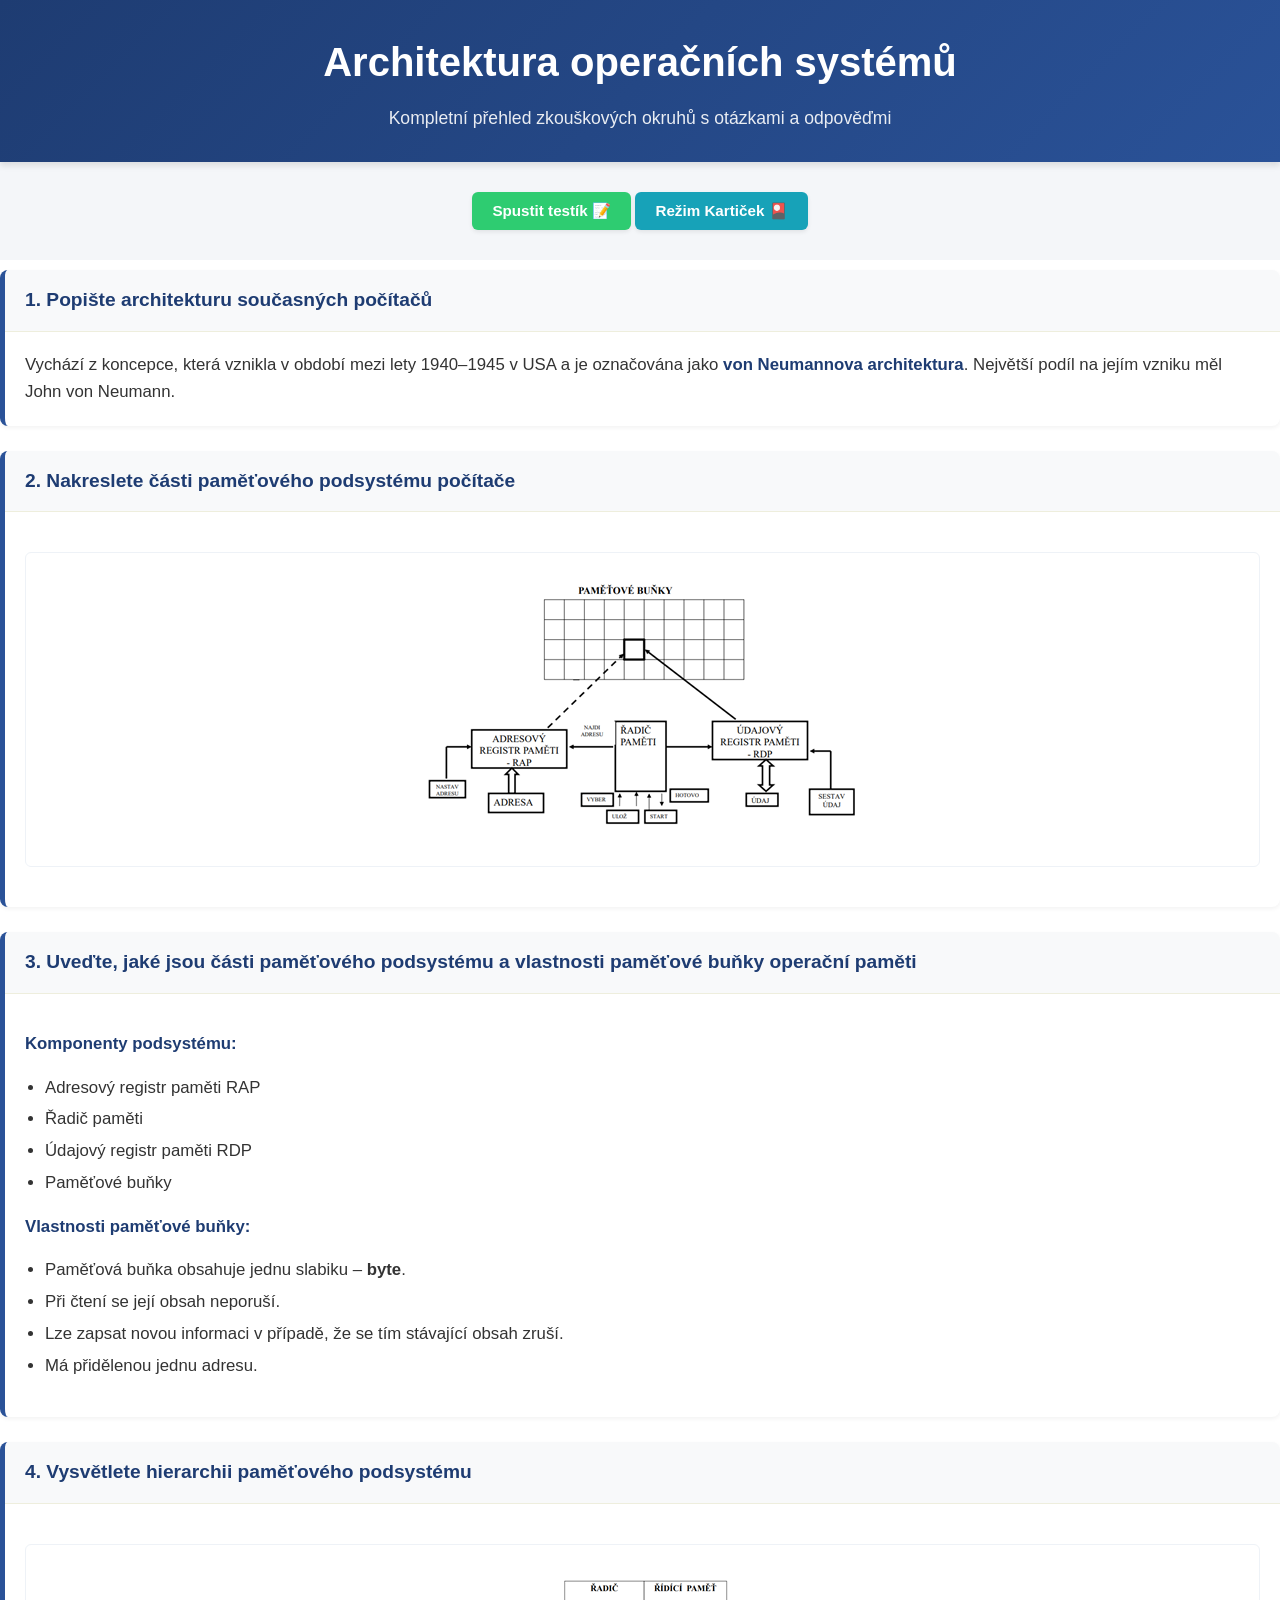
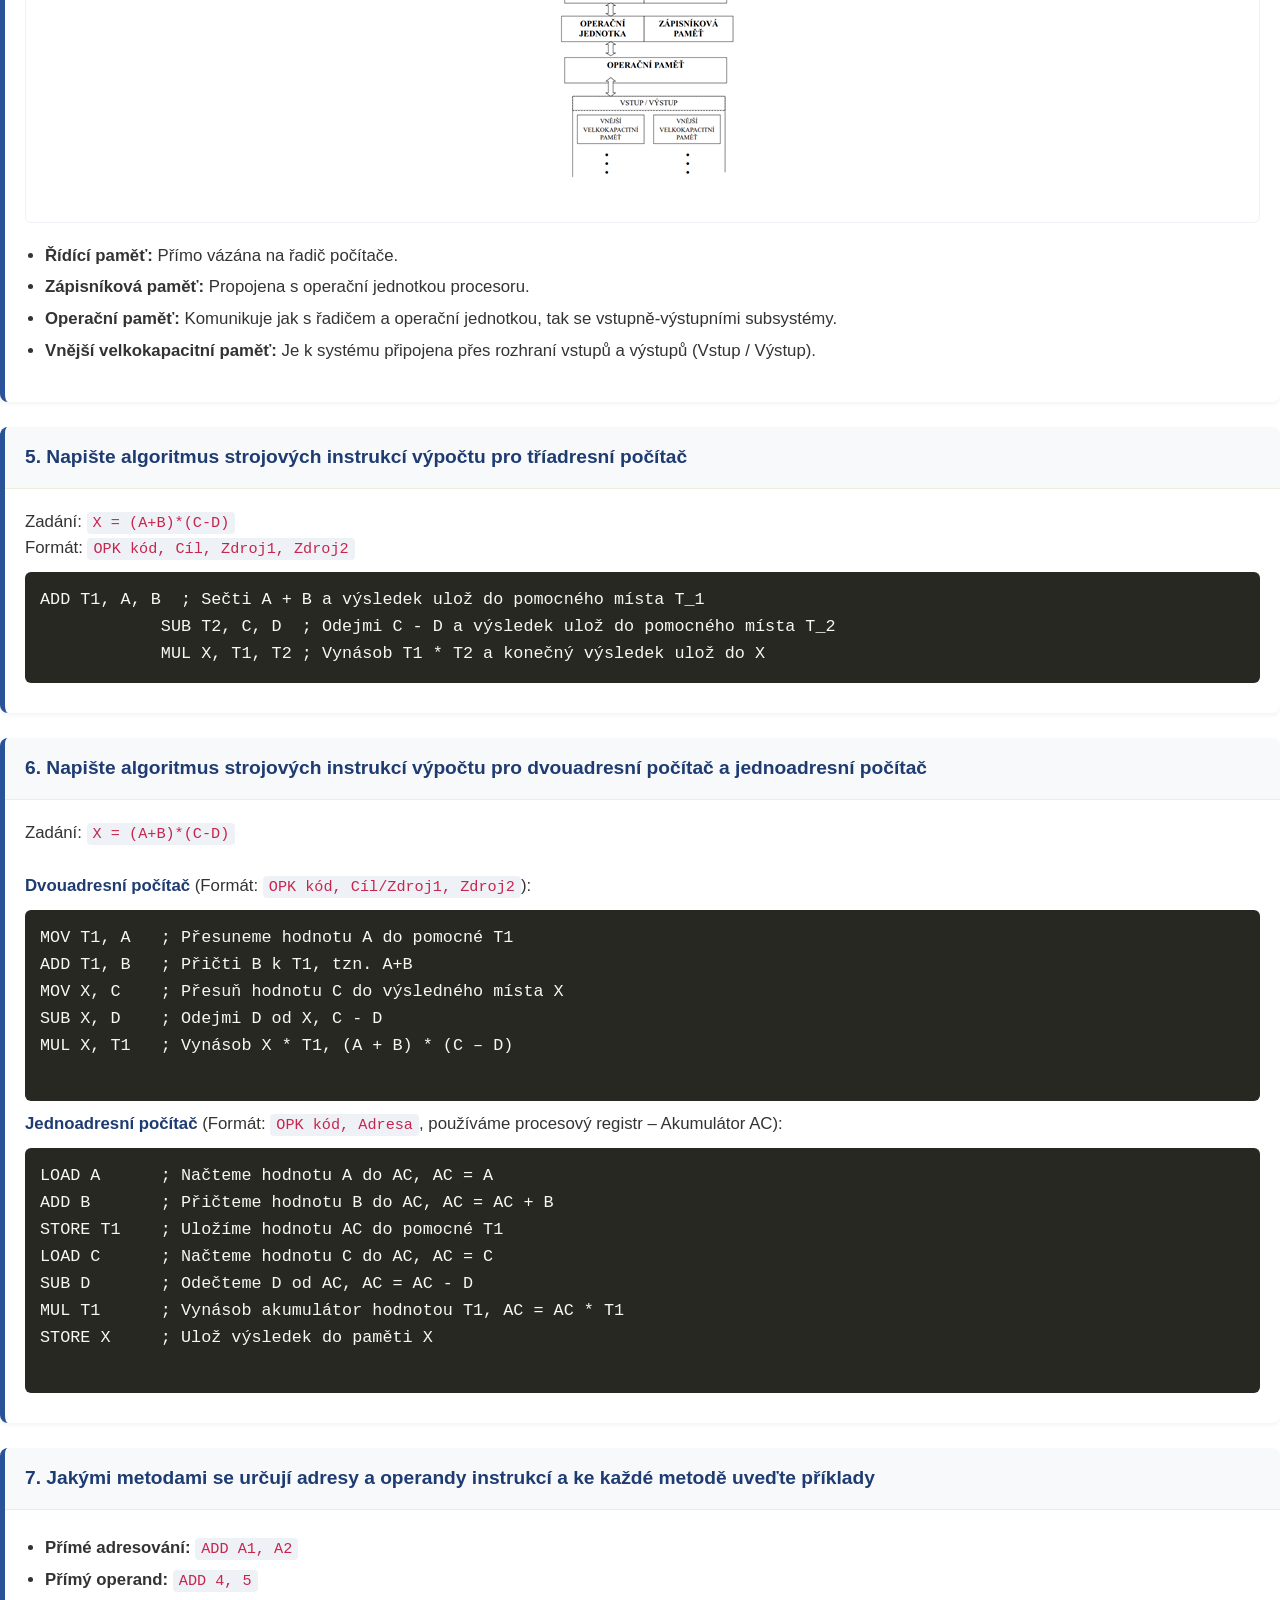
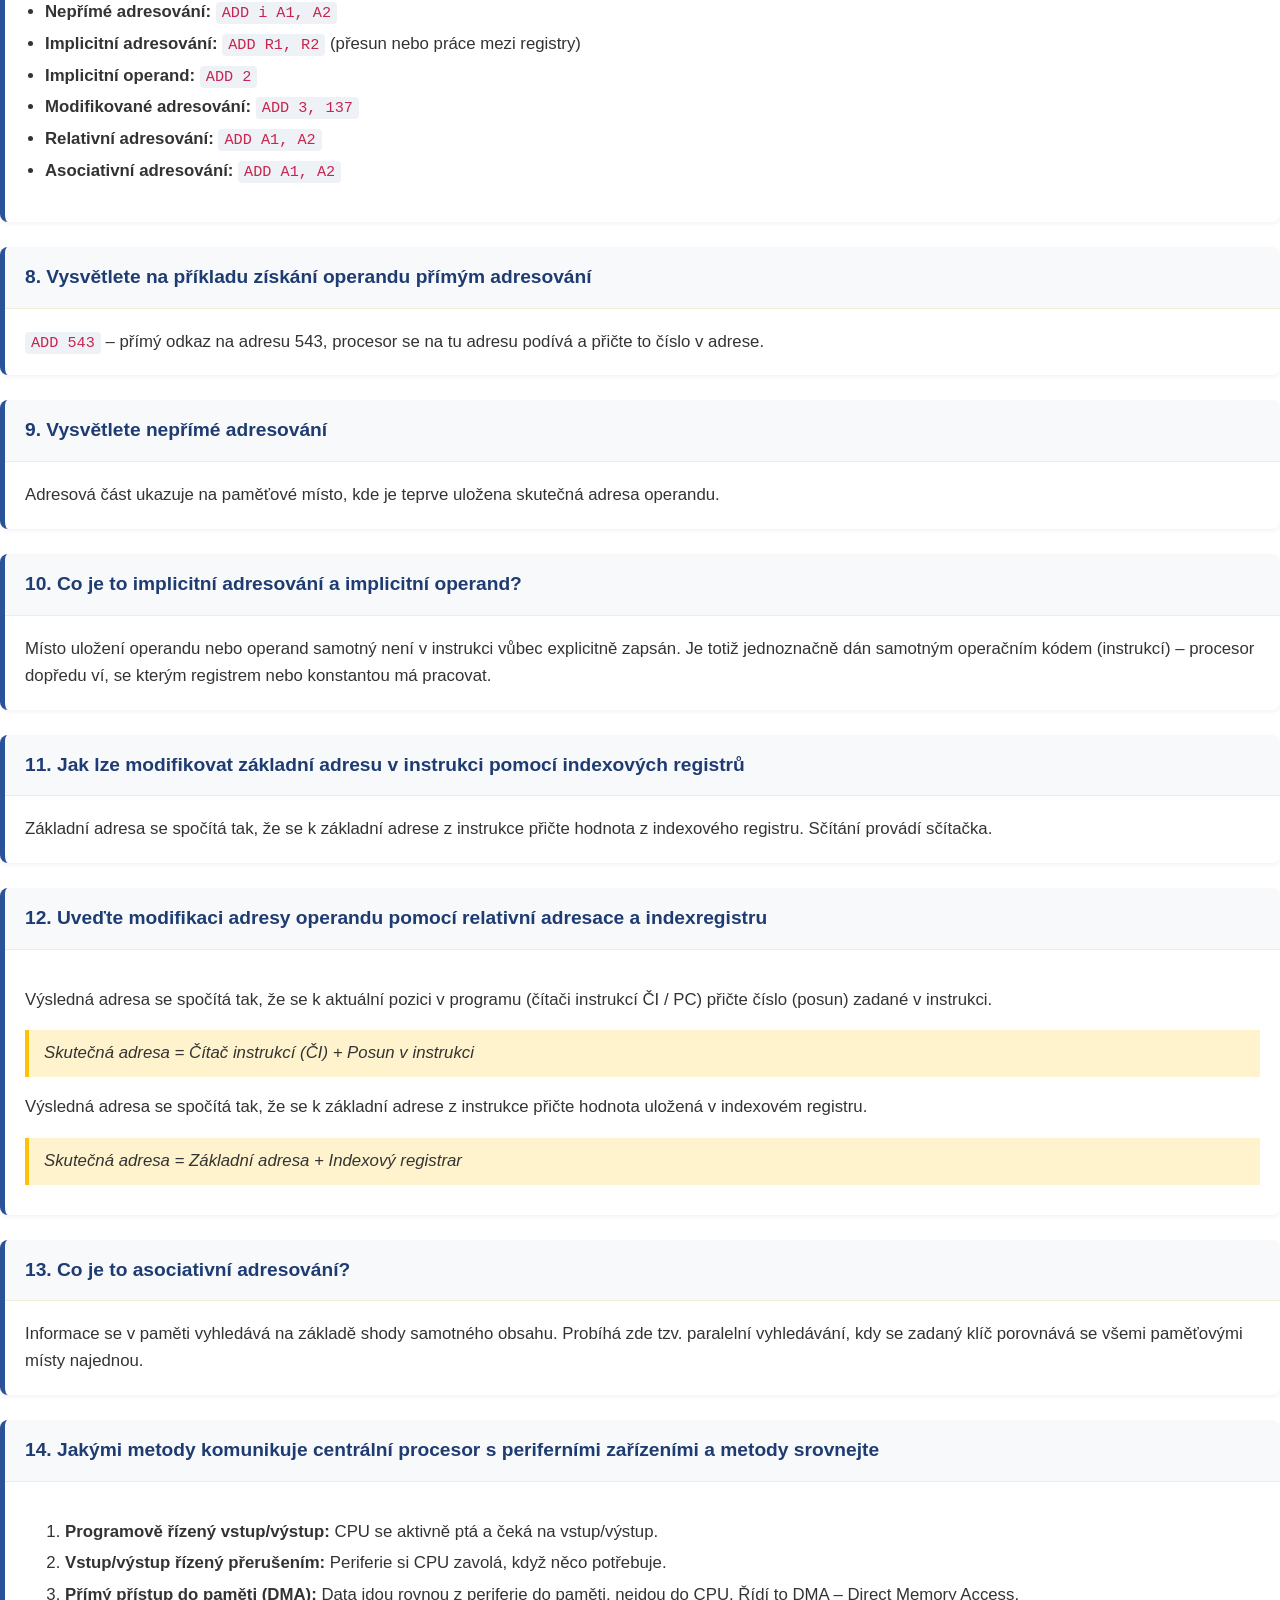
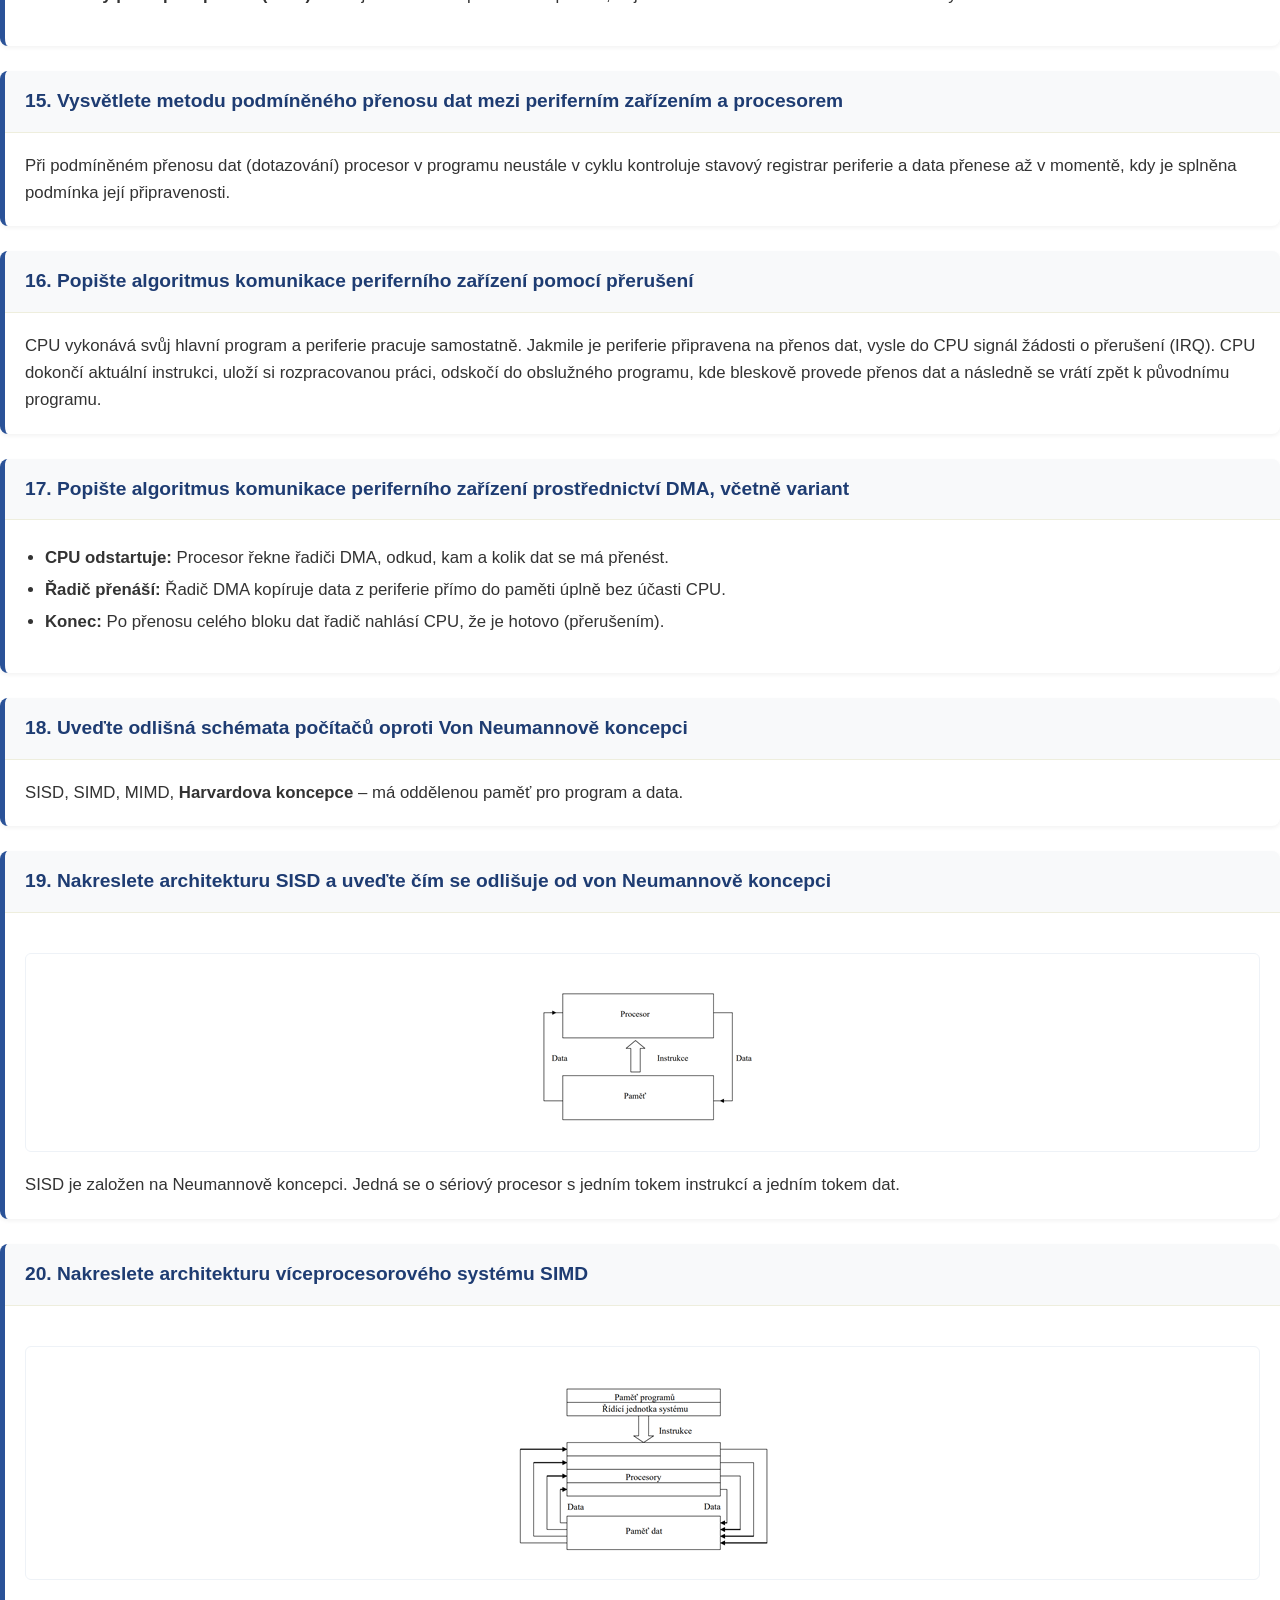
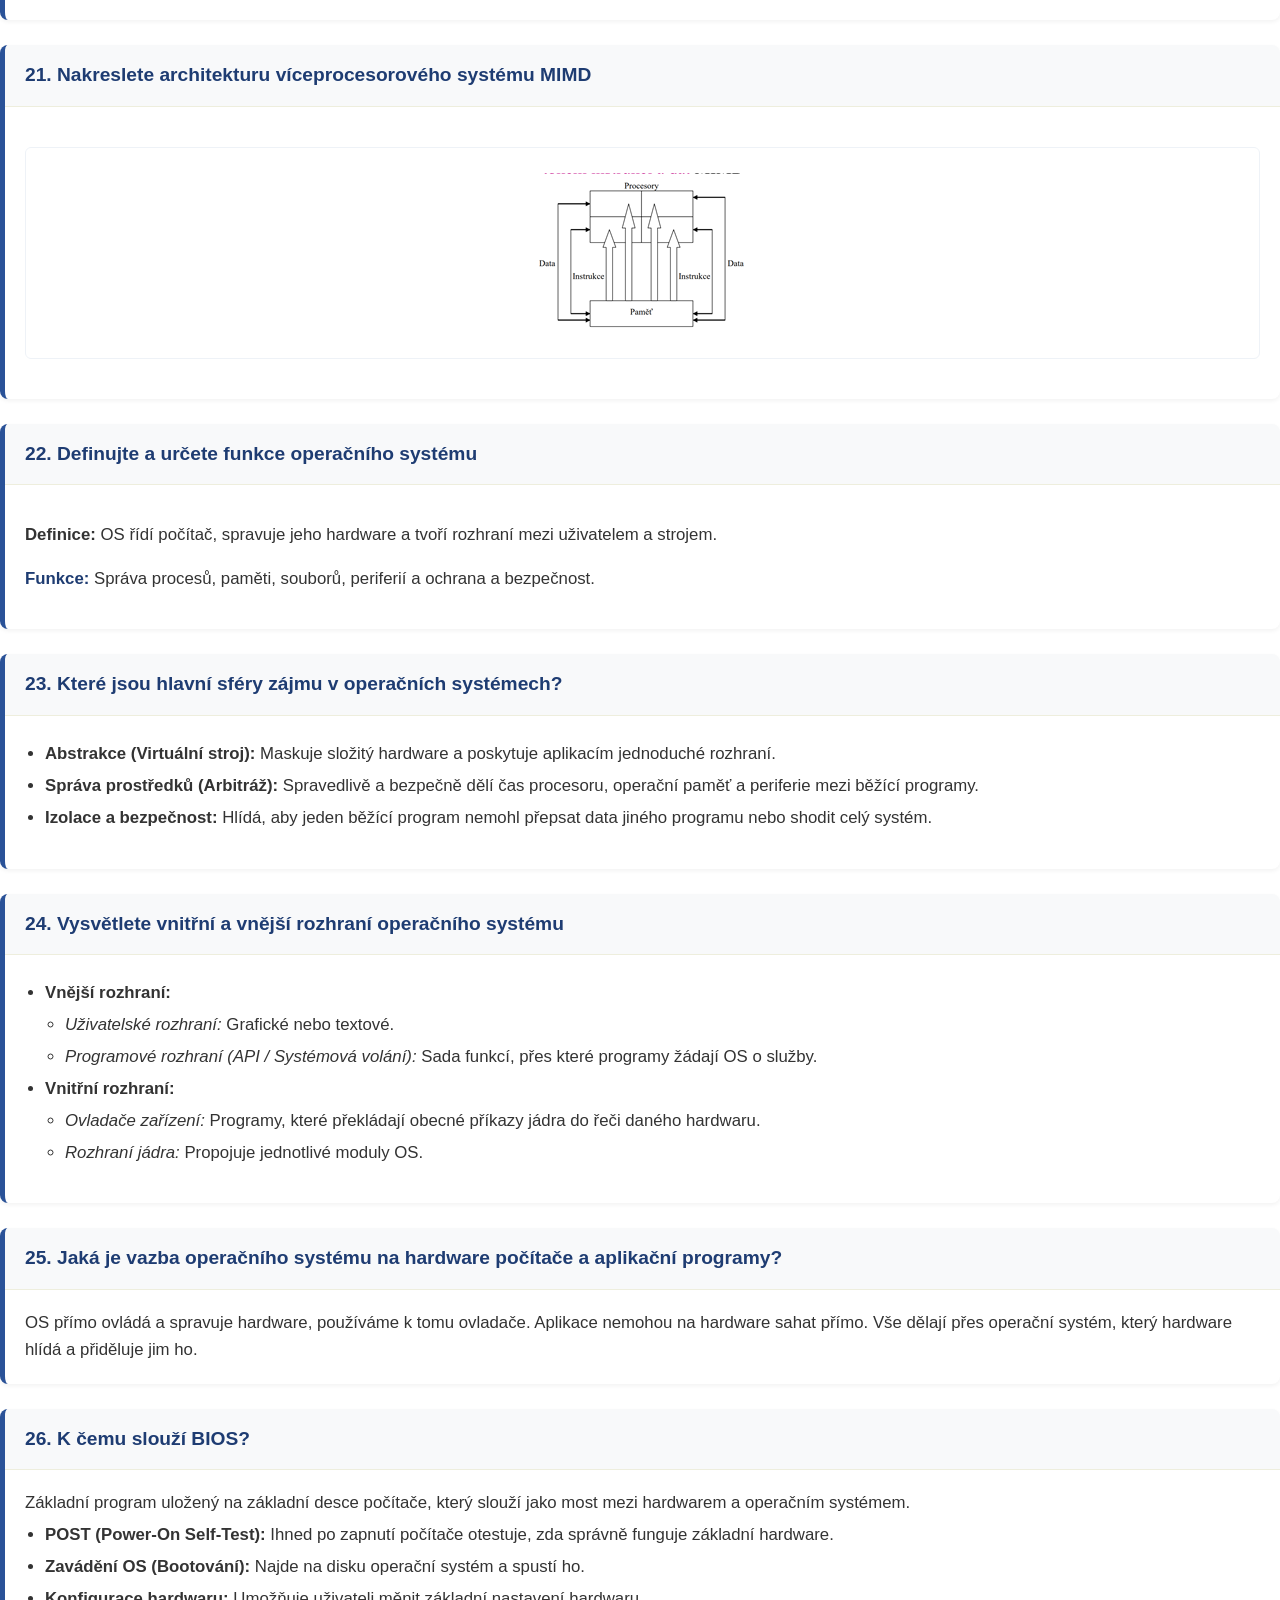
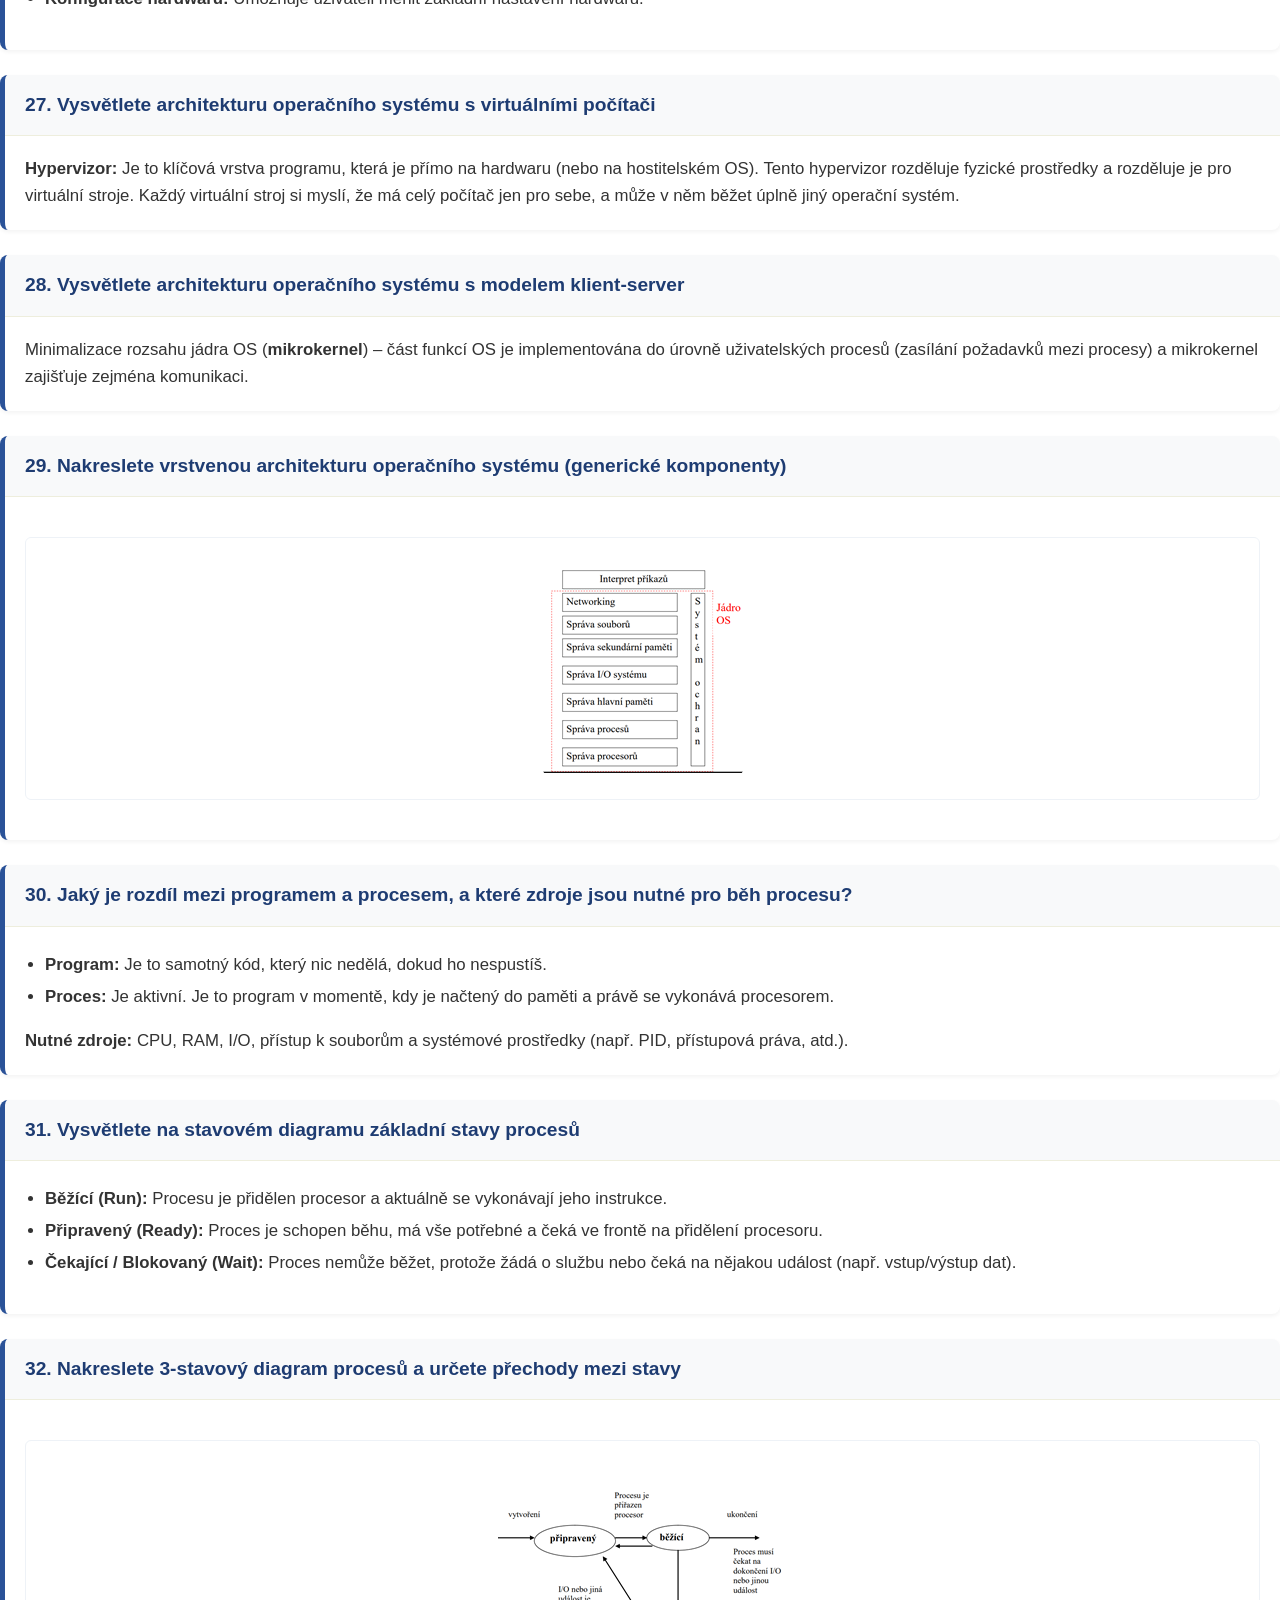
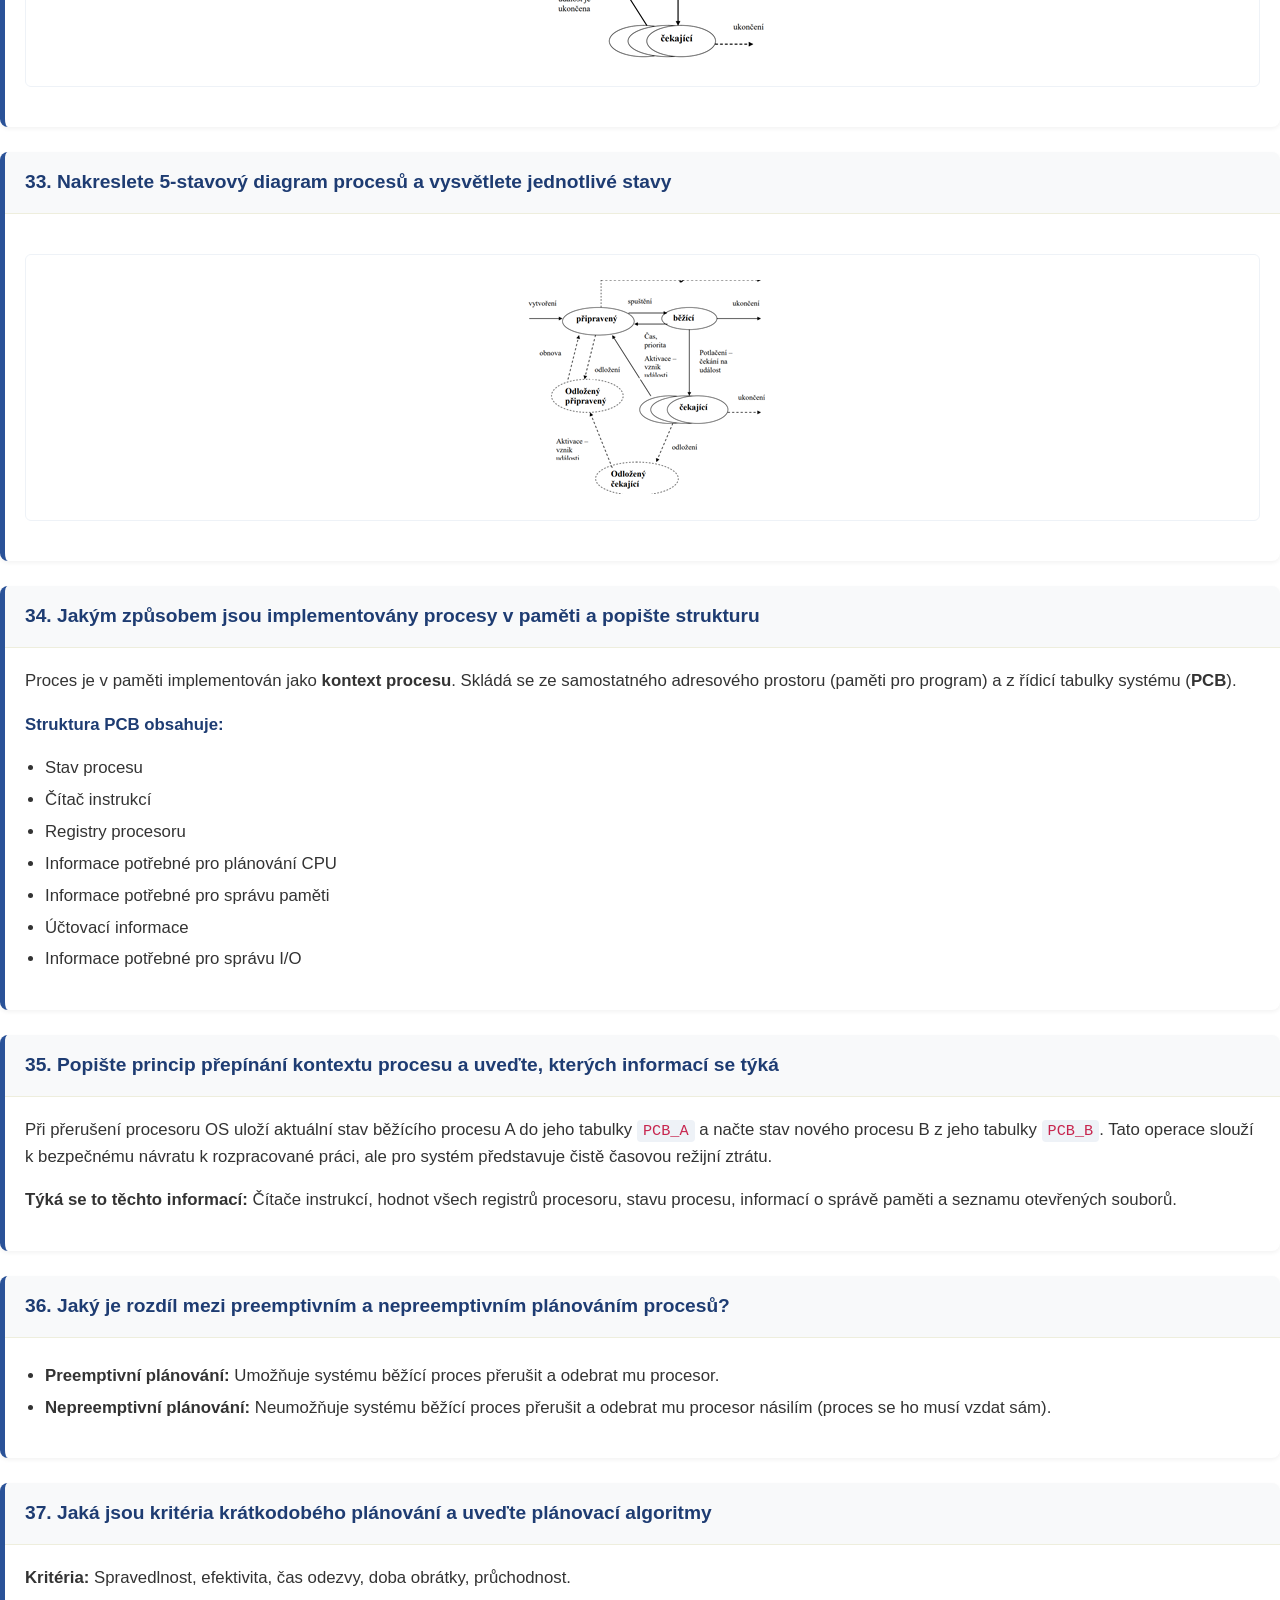
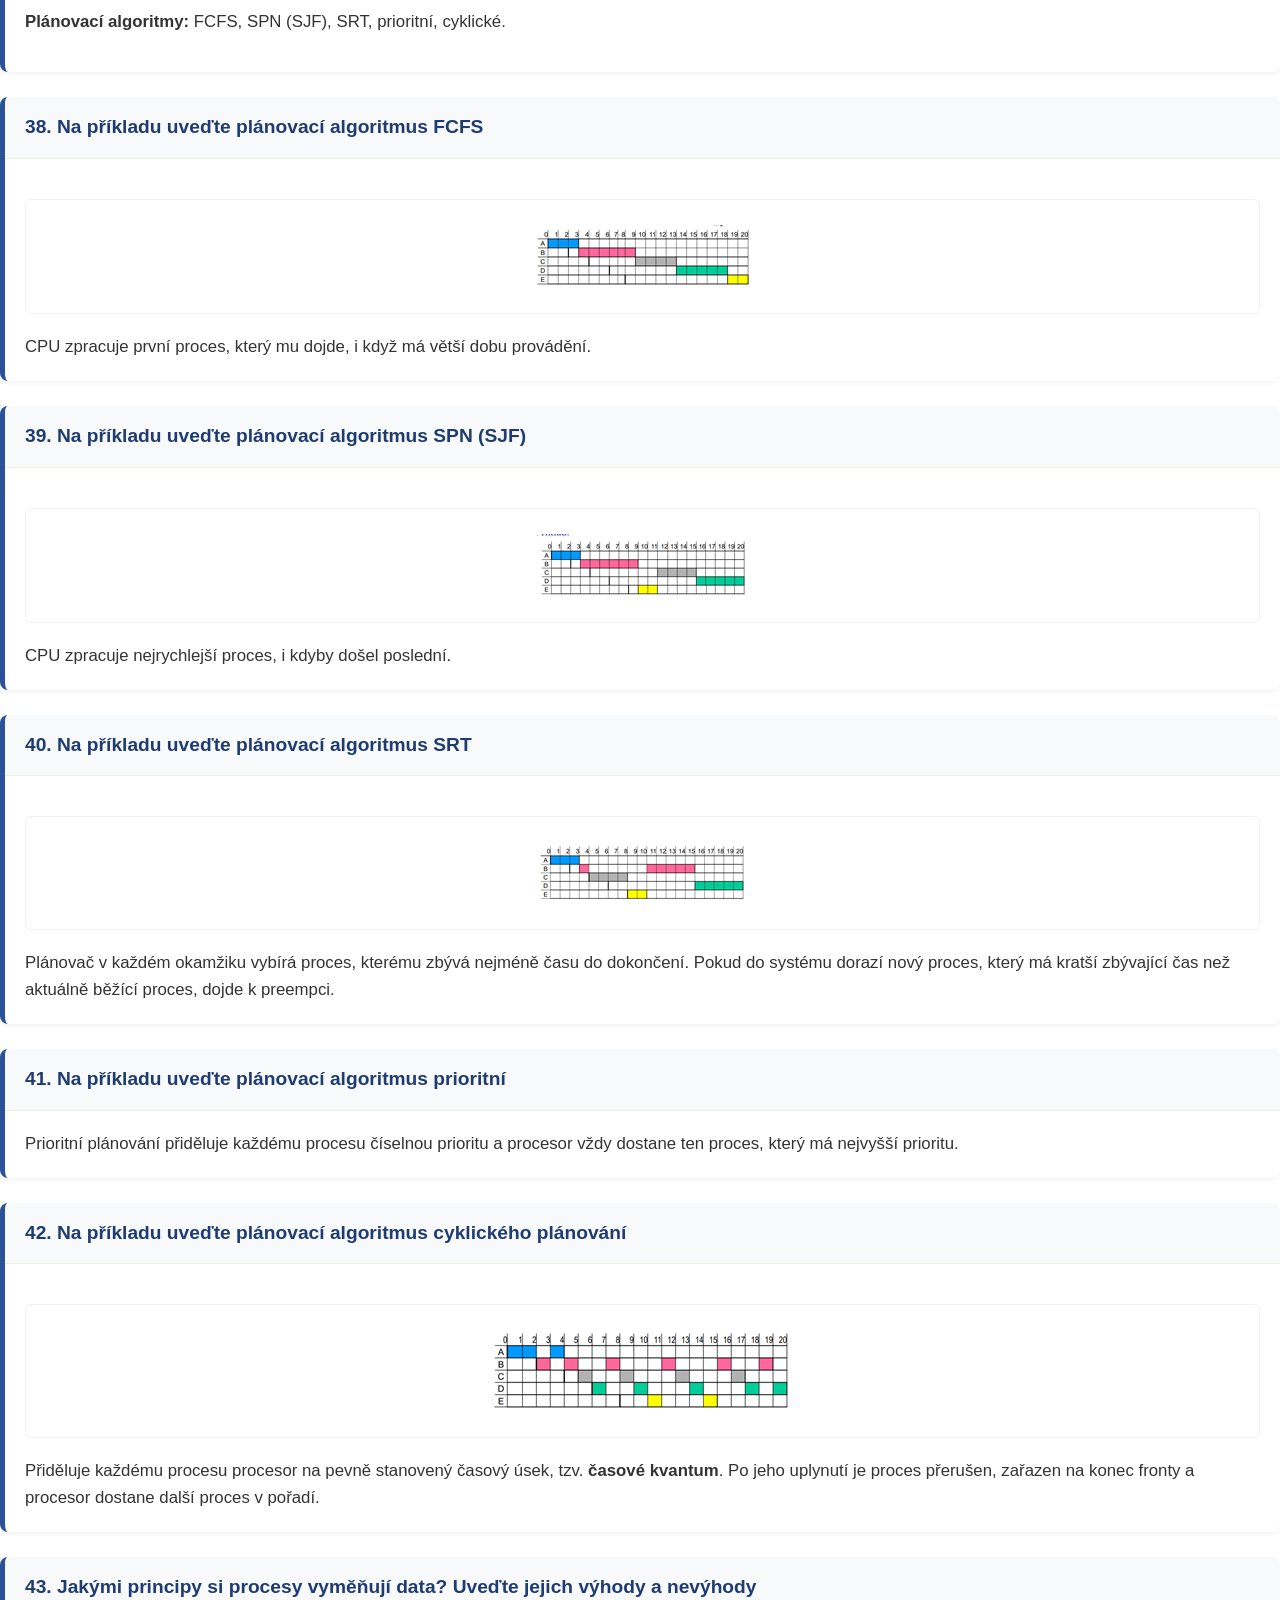
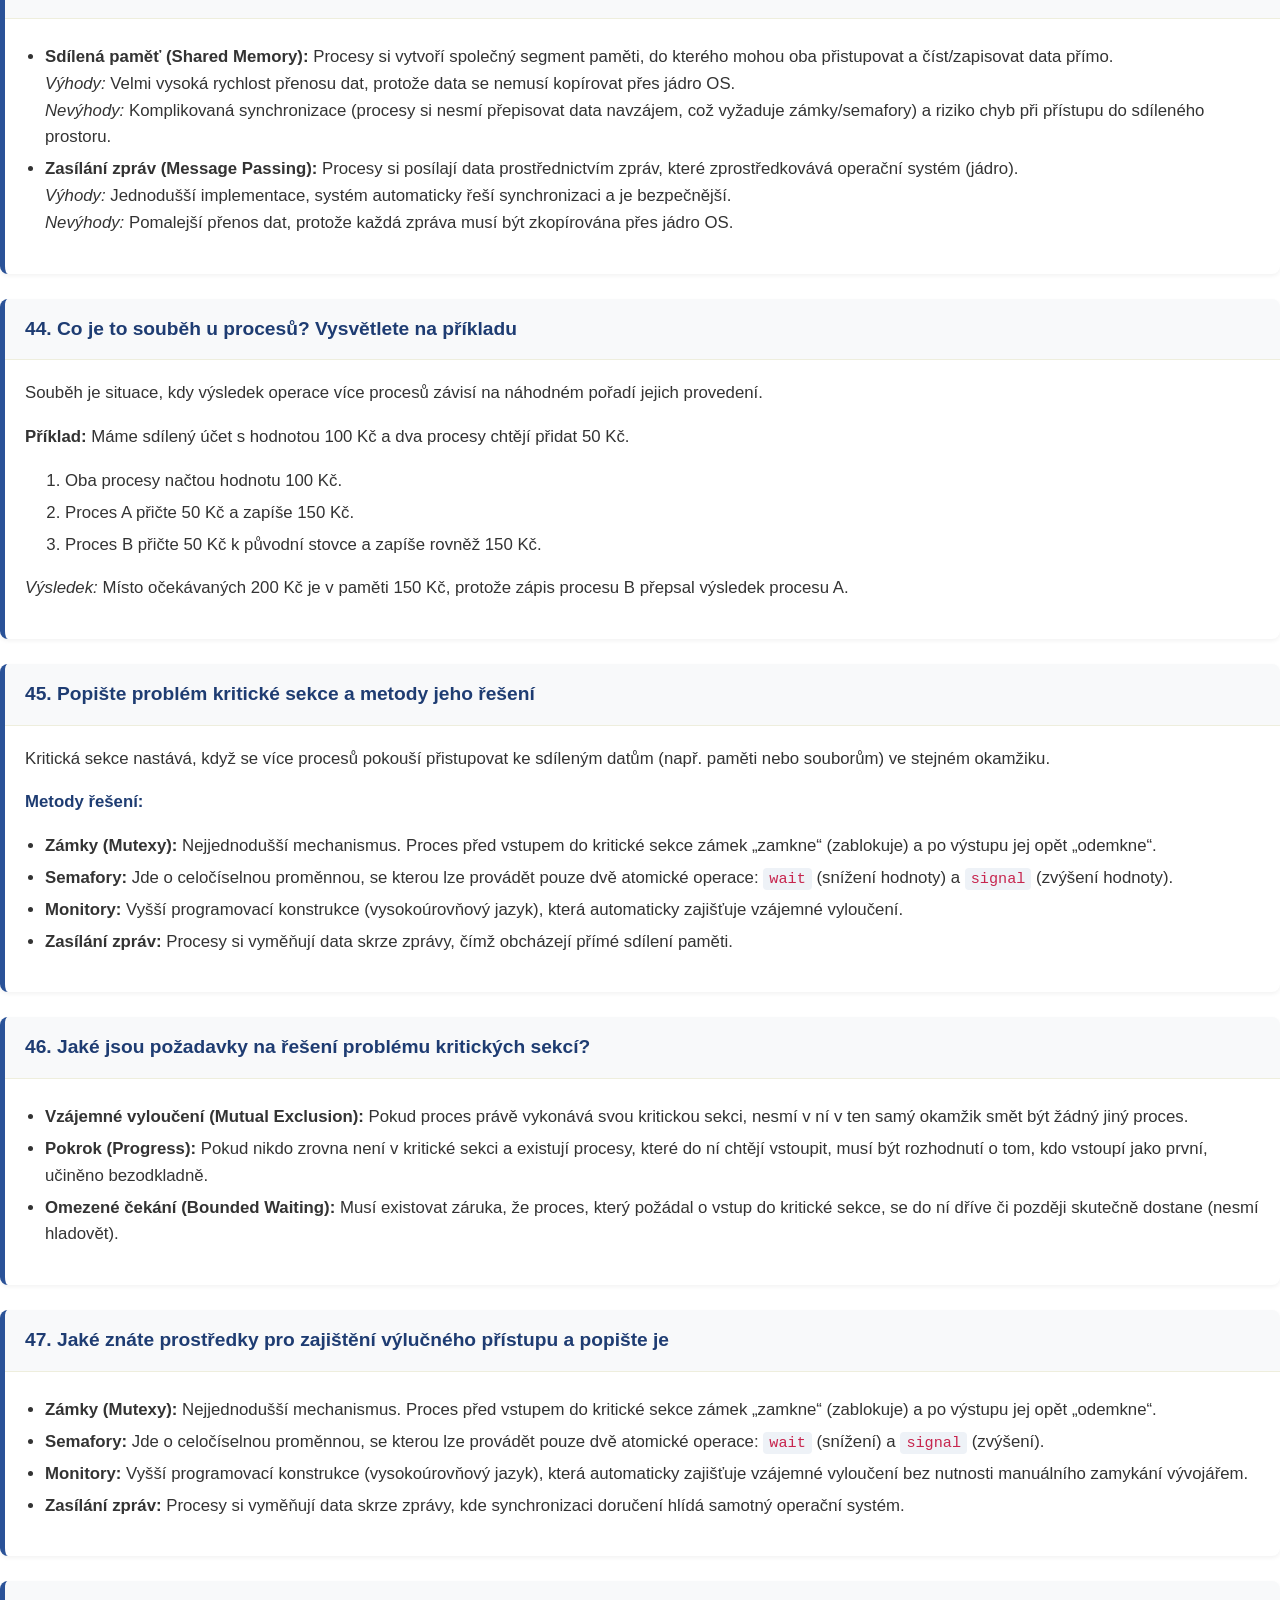
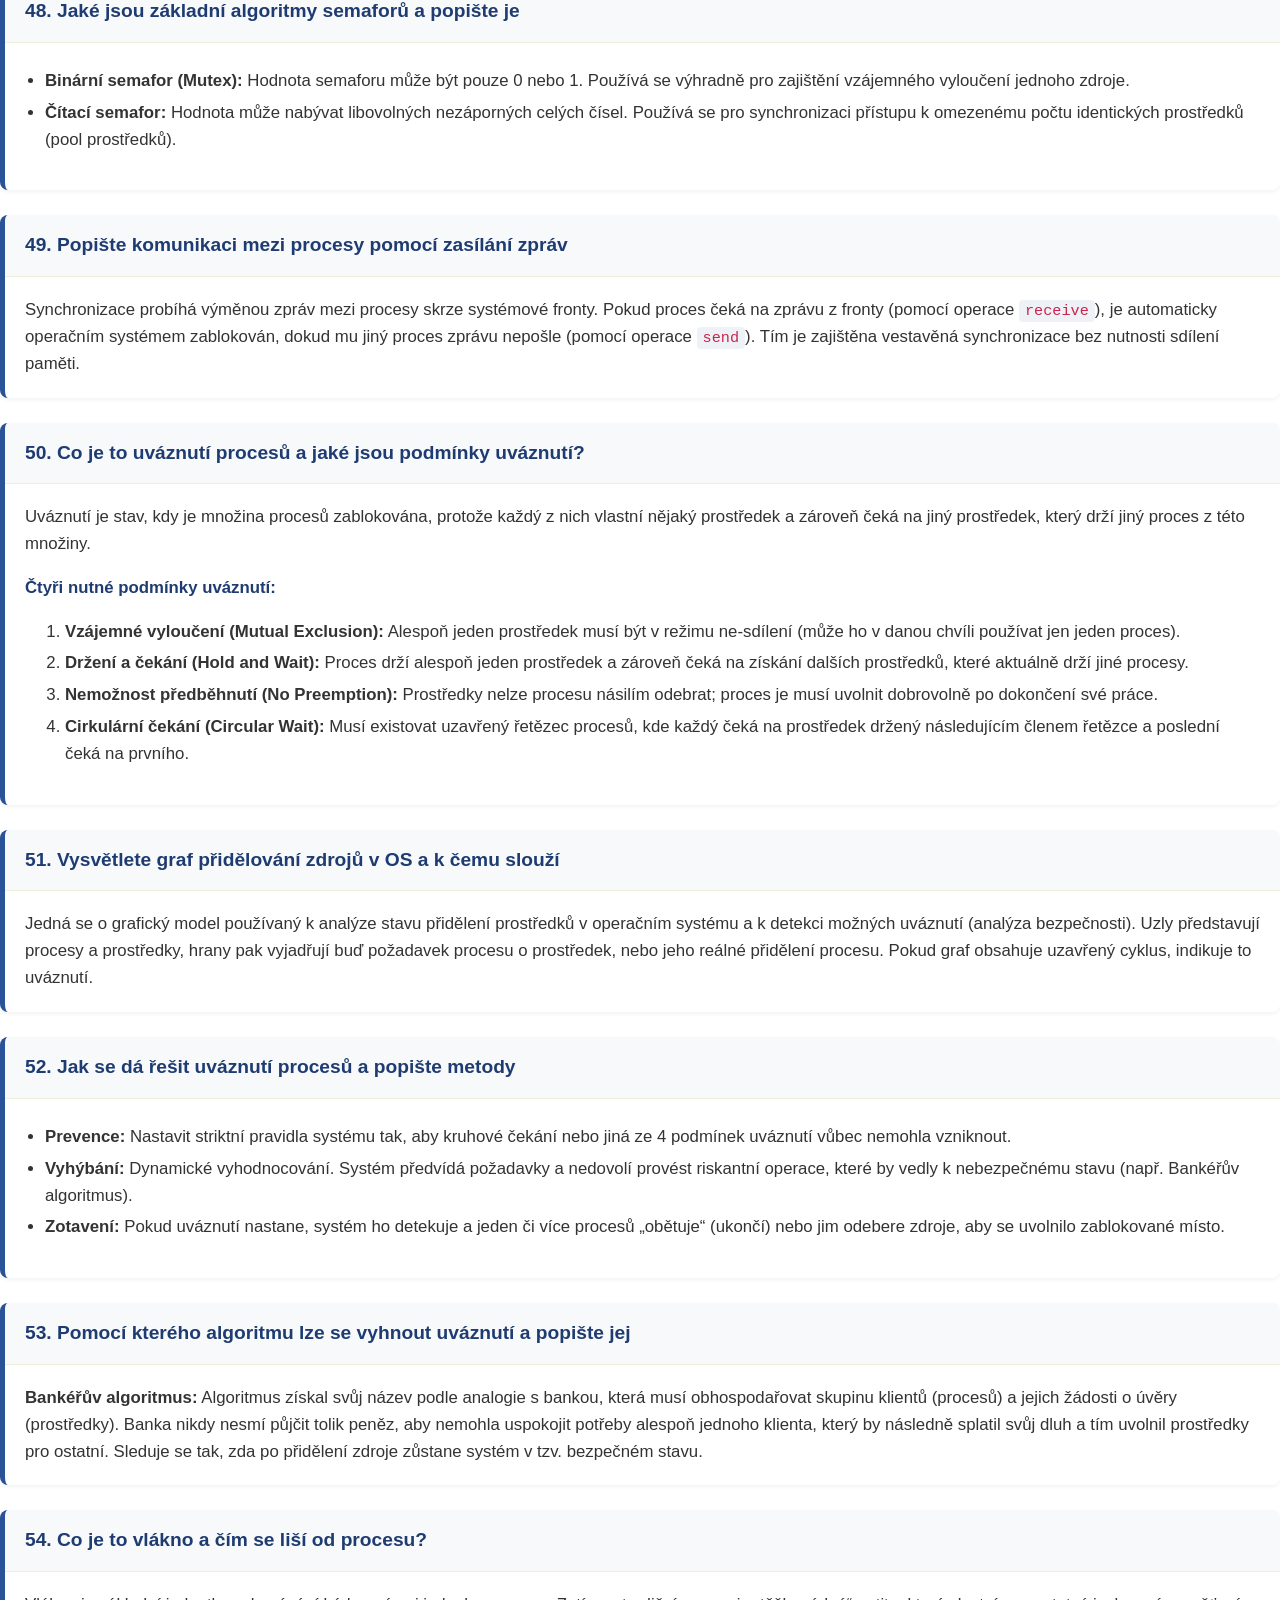
==== webiste.html @ 8356c55b "nove veci" ====
<!DOCTYPE html>
<html lang="cs">
<head>
    <meta charset="UTF-8">
    <meta name="viewport" content="width=device-width, initial-scale=1.0">
    <title>Architektura operačních systémů - Přehled okruhů</title>
    <link rel="stylesheet" href="styles.css">
</head>
<body>

<header>
    <h1>Architektura operačních systémů</h1>
    <p>Kompletní přehled zkouškových okruhů s otázkami a odpověďmi</p>
</header>

<div class="container">

    <div class="nav-container">
    <button id="btn-toggle-test" class="btn btn-success" onclick="startTest()">Spustit testík 📝</button>
    <button id="btn-toggle-study" class="btn btn-secondary" onclick="startStudy()" style="display: none;">Zpět na studium 📚</button>
    <button id="btn-toggle-flashcards" class="btn btn-info" onclick="startFlashcards()" style="background-color: #17a2b8; color: white; padding: 10px 20px; border: none; border-radius: 6px; cursor: pointer; font-weight: 600;">Režim Kartiček 🎴</button>
</div>
<div id="flashcards-view" style="display: none;">
        <div class="test-progress-info">
            Kartička <span id="current-flashcard-num">1</span> ze <span id="total-flashcards-num">0</span>
        </div>
        
        <div class="flashcard-container">
            <div id="flashcard-box" class="flashcard">
                <div class="flashcard-front">
                    <span class="card-label">Otázka (klikni pro otočení)</span>
                    <div id="flashcard-front-text" style="font-size: 18px; font-weight: 600;"></div>
                </div>
                <div class="flashcard-back">
                    <span class="card-label">Správná odpověď</span>
                    <div id="flashcard-back-text"></div>
                </div>
            </div>
        </div>

        <div class="navigation-buttons-group" style="display: flex; gap: 10px; justify-content: center;">
            <button id="btn-prev-flashcard" class="btn btn-secondary" onclick="previousFlashcard()">← Předchozí</button>
            <button id="btn-next-flashcard" class="btn btn-primary" onclick="nextFlashcard()">Další kartička →</button>
        </div>
    </div>

<div id="test-view" style="display: none;">
    <div class="test-progress-info">
        Otázka <span id="current-question-num" class="progress-number">1</span> z <span id="total-questions-num" class="progress-number">0</span>
        <span id="question-status-indicator"></span>
    </div>
    
    <div id="test-question-area"></div>
    
    <div class="answer-section">
        <label for="test-user-input" class="input-label">Vaše odpověď (na vyzkoušení):</label>
        <textarea id="test-user-input" class="test-input" placeholder="Zkuste vlastními slovy odpovědět..."></textarea>
    </div>

    <div class="action-buttons-group">
        <button id="btn-check" class="btn btn-primary" onclick="checkAnswer()">Zkontrolovat odpověď</button>
        <button id="btn-toggle-done" class="btn btn-outline" onclick="toggleQuestionDone()">Umím to!</button>
    </div>

    <div class="settings-box">
        <label for="toggle-remember" class="checkbox-label">
            <input type="checkbox" id="toggle-remember" checked>
            <span>Pamatovat si stav "Umím to" i po zavření prohlížeče</span>
        </label>
    </div>

    <div class="navigation-buttons-group">
        <button id="btn-prev-question" class="btn btn-secondary" onclick="previousQuestion()">← Zpět</button>
        <button id="btn-next-question" class="btn btn-secondary" onclick="nextQuestion()">Další →</button>
    </div>

    <div id="test-feedback-box" class="test-feedback" style="display: none;">
        <strong class="feedback-title">Správná vzorová odpověď:</strong>
        <div id="test-correct-answer-text">Zde se ukáže klíč.</div>
    </div>
</div>
    </div>

    <div id="study-view">

    <div class="qa-card">
        <h2 class="question">1. Popište architekturu současných počítačů</h2>
        <div class="answer">
            Vychází z koncepce, která vznikla v období mezi lety 1940–1945 v USA a je označována jako <span class="highlight">von Neumannova architektura</span>. Největší podíl na jejím vzniku měl John von Neumann.
        </div>
    </div>

    <div class="qa-card">
        <h2 class="question">2. Nakreslete části paměťového podsystému počítače</h2>
        <div class="answer">
            <div class="diagram-box">
                <img src="1.png" alt="Schéma paměťového podsystému" />
            </div>
        </div>
    </div>
             
    <div class="qa-card">
        <h2 class="question">3. Uveďte, jaké jsou části paměťového podsystému a vlastnosti paměťové buňky operační paměti</h2>
        <div class="answer">
            <p><span class="highlight">Komponenty podsystému:</span></p>
            <ul>
                <li>Adresový registr paměti RAP</li>
                <li>Řadič paměti</li>
                <li>Údajový registr paměti RDP</li>
                <li>Paměťové buňky</li>
            </ul>

            <p><span class="highlight">Vlastnosti paměťové buňky:</span></p>
            <ul>
                <li>Paměťová buňka obsahuje jednu slabiku – <strong>byte</strong>.</li>
                <li>Při čtení se její obsah neporuší.</li>
                <li>Lze zapsat novou informaci v případě, že se tím stávající obsah zruší.</li>
                <li>Má přidělenou jednu adresu.</li>
            </ul>
        </div>
    </div>

    <div class="qa-card">
        <h2 class="question">4. Vysvětlete hierarchii paměťového podsystému</h2>
        <div class="answer">
            <div class="diagram-box">
                <img src="2.png" alt="Hierarchie paměťového podsystému" />
            </div>
            <ul>
                <li><strong>Řídící paměť:</strong> Přímo vázána na řadič počítače.</li>
                <li><strong>Zápisníková paměť:</strong> Propojena s operační jednotkou procesoru.</li>
                <li><strong>Operační paměť:</strong> Komunikuje jak s řadičem a operační jednotkou, tak se vstupně-výstupními subsystémy.</li>
                <li><strong>Vnější velkokapacitní paměť:</strong> Je k systému připojena přes rozhraní vstupů a výstupů (Vstup / Výstup).</li>
            </ul>
        </div>
    </div>

    <div class="qa-card">
        <h2 class="question">5. Napište algoritmus strojových instrukcí výpočtu pro tříadresní počítač</h2>
        <div class="answer">
            Zadání: <code>X = (A+B)*(C-D)</code><br>
            Formát: <code>OPK kód, Cíl, Zdroj1, Zdroj2</code>
            <pre>ADD T1, A, B  ; Sečti A + B a výsledek ulož do pomocného místa T_1
            SUB T2, C, D  ; Odejmi C - D a výsledek ulož do pomocného místa T_2
            MUL X, T1, T2 ; Vynásob T1 * T2 a konečný výsledek ulož do X</pre>
        </div>
    </div>

    <div class="qa-card">
        <h2 class="question">6. Napište algoritmus strojových instrukcí výpočtu pro dvouadresní počítač a jednoadresní počítač</h2>
        <div class="answer">
            Zadání: <code>X = (A+B)*(C-D)</code><br><br>
            
            <span class="highlight">Dvouadresní počítač</span> (Formát: <code>OPK kód, Cíl/Zdroj1, Zdroj2</code>):
            <pre>
MOV T1, A   ; Přesuneme hodnotu A do pomocné T1
ADD T1, B   ; Přičti B k T1, tzn. A+B
MOV X, C    ; Přesuň hodnotu C do výsledného místa X
SUB X, D    ; Odejmi D od X, C - D
MUL X, T1   ; Vynásob X * T1, (A + B) * (C – D)
            </pre>

            <span class="highlight">Jednoadresní počítač</span> (Formát: <code>OPK kód, Adresa</code>, používáme procesový registr – Akumulátor AC):
            <pre>
LOAD A      ; Načteme hodnotu A do AC, AC = A
ADD B       ; Přičteme hodnotu B do AC, AC = AC + B
STORE T1    ; Uložíme hodnotu AC do pomocné T1
LOAD C      ; Načteme hodnotu C do AC, AC = C
SUB D       ; Odečteme D od AC, AC = AC - D
MUL T1      ; Vynásob akumulátor hodnotou T1, AC = AC * T1
STORE X     ; Ulož výsledek do paměti X
            </pre>
        </div>
    </div>

    <div class="qa-card">
        <h2 class="question">7. Jakými metodami se určují adresy a operandy instrukcí a ke každé metodě uveďte příklady</h2>
        <div class="answer">
            <ul>
                <li><strong>Přímé adresování:</strong> <code>ADD A1, A2</code></li>
                <li><strong>Přímý operand:</strong> <code>ADD 4, 5</code></li>
                <li><strong>Nepřímé adresování:</strong> <code>ADD i A1, A2</code></li>
                <li><strong>Implicitní adresování:</strong> <code>ADD R1, R2</code> (přesun nebo práce mezi registry)</li>
                <li><strong>Implicitní operand:</strong> <code>ADD 2</code></li>
                <li><strong>Modifikované adresování:</strong> <code>ADD 3, 137</code></li>
                <li><strong>Relativní adresování:</strong> <code>ADD A1, A2</code></li>
                <li><strong>Asociativní adresování:</strong> <code>ADD A1, A2</code></li>
            </ul>
        </div>
    </div>

    <div class="qa-card">
        <h2 class="question">8. Vysvětlete na příkladu získání operandu přímým adresování</h2>
        <div class="answer">
            <code>ADD 543</code> – přímý odkaz na adresu 543, procesor se na tu adresu podívá a přičte to číslo v adrese.
        </div>
    </div>

    <div class="qa-card">
        <h2 class="question">9. Vysvětlete nepřímé adresování</h2>
        <div class="answer">
            Adresová část ukazuje na paměťové místo, kde je teprve uložena skutečná adresa operandu.
        </div>
    </div>

    <div class="qa-card">
        <h2 class="question">10. Co je to implicitní adresování a implicitní operand?</h2>
        <div class="answer">
            Místo uložení operandu nebo operand samotný není v instrukci vůbec explicitně zapsán. Je totiž jednoznačně dán samotným operačním kódem (instrukcí) – procesor dopředu ví, se kterým registrem nebo konstantou má pracovat.
        </div>
    </div>

    <div class="qa-card">
        <h2 class="question">11. Jak lze modifikovat základní adresu v instrukci pomocí indexových registrů</h2>
        <div class="answer">
            Základní adresa se spočítá tak, že se k základní adrese z instrukce přičte hodnota z indexového registru. Sčítání provádí sčítačka.
        </div>
    </div>

    <div class="qa-card">
        <h2 class="question">12. Uveďte modifikaci adresy operandu pomocí relativní adresace a indexregistru</h2>
        <div class="answer">
            <p>Výsledná adresa se spočítá tak, že se k aktuální pozici v programu (čítači instrukcí ČI / PC) přičte číslo (posun) zadané v instrukci.</p>
            <div class="formula">Skutečná adresa = Čítač instrukcí (ČI) + Posun v instrukci</div>
            
            <p>Výsledná adresa se spočítá tak, že se k základní adrese z instrukce přičte hodnota uložená v indexovém registru.</p>
            <div class="formula">Skutečná adresa = Základní adresa + Indexový registrar</div>
        </div>
    </div>

    <div class="qa-card">
        <h2 class="question">13. Co je to asociativní adresování?</h2>
        <div class="answer">
            Informace se v paměti vyhledává na základě shody samotného obsahu. Probíhá zde tzv. paralelní vyhledávání, kdy se zadaný klíč porovnává se všemi paměťovými místy najednou.
        </div>
    </div>

    <div class="qa-card">
        <h2 class="question">14. Jakými metody komunikuje centrální procesor s periferními zařízeními a metody srovnejte</h2>
        <div class="answer">
            <ol>
                <li><strong>Programově řízený vstup/výstup:</strong> CPU se aktivně ptá a čeká na vstup/výstup.</li>
                <li><strong>Vstup/výstup řízený přerušením:</strong> Periferie si CPU zavolá, když něco potřebuje.</li>
                <li><strong>Přímý přístup do paměti (DMA):</strong> Data jdou rovnou z periferie do paměti, nejdou do CPU. Řídí to DMA – Direct Memory Access.</li>
            </ol>
        </div>
    </div>

    <div class="qa-card">
        <h2 class="question">15. Vysvětlete metodu podmíněného přenosu dat mezi periferním zařízením a procesorem</h2>
        <div class="answer">
            Při podmíněném přenosu dat (dotazování) procesor v programu neustále v cyklu kontroluje stavový registrar periferie a data přenese až v momentě, kdy je splněna podmínka její připravenosti.
        </div>
    </div>

    <div class="qa-card">
        <h2 class="question">16. Popište algoritmus komunikace periferního zařízení pomocí přerušení</h2>
        <div class="answer">
            CPU vykonává svůj hlavní program a periferie pracuje samostatně. Jakmile je periferie připravena na přenos dat, vysle do CPU signál žádosti o přerušení (IRQ). CPU dokončí aktuální instrukci, uloží si rozpracovanou práci, odskočí do obslužného programu, kde bleskově provede přenos dat a následně se vrátí zpět k původnímu programu.
        </div>
    </div>

    <div class="qa-card">
        <h2 class="question">17. Popište algoritmus komunikace periferního zařízení prostřednictví DMA, včetně variant</h2>
        <div class="answer">
            <ul>
                <li><strong>CPU odstartuje:</strong> Procesor řekne řadiči DMA, odkud, kam a kolik dat se má přenést.</li>
                <li><strong>Řadič přenáší:</strong> Řadič DMA kopíruje data z periferie přímo do paměti úplně bez účasti CPU.</li>
                <li><strong>Konec:</strong> Po přenosu celého bloku dat řadič nahlásí CPU, že je hotovo (přerušením).</li>
            </ul>
        </div>
    </div>

    <div class="qa-card">
        <h2 class="question">18. Uveďte odlišná schémata počítačů oproti Von Neumannově koncepci</h2>
        <div class="answer">
            SISD, SIMD, MIMD, <strong>Harvardova koncepce</strong> – má oddělenou paměť pro program a data.
        </div>
    </div>

    <div class="qa-card">
        <h2 class="question">19. Nakreslete architekturu SISD a uveďte čím se odlišuje od von Neumannově koncepci</h2>
        <div class="answer">
            <div class="diagram-box">
                <img src="3.png" alt="Architektura SISD" />
            </div>
            SISD je založen na Neumannově koncepci. Jedná se o sériový procesor s jedním tokem instrukcí a jedním tokem dat.
        </div>
    </div>

    <div class="qa-card">
        <h2 class="question">20. Nakreslete architekturu víceprocesorového systému SIMD</h2>
        <div class="answer">
            <div class="diagram-box">
                <img src="4.png" alt="Architektura SIMD" />
            </div>
        </div>
    </div>

    <div class="qa-card">
        <h2 class="question">21. Nakreslete architekturu víceprocesorového systému MIMD</h2>
        <div class="answer">
            <div class="diagram-box">
                <img src="5.png" alt="Architektura MIMD" />
            </div>
        </div>
    </div>

    <div class="qa-card">
        <h2 class="question">22. Definujte a určete funkce operačního systému</h2>
        <div class="answer">
            <p><strong>Definice:</strong> OS řídí počítač, spravuje jeho hardware a tvoří rozhraní mezi uživatelem a strojem.</p>
            <p><span class="highlight">Funkce:</span> Správa procesů, paměti, souborů, periferií a ochrana a bezpečnost.</p>
        </div>
    </div>

    <div class="qa-card">
        <h2 class="question">23. Které jsou hlavní sféry zájmu v operačních systémech?</h2>
        <div class="answer">
            <ul>
                <li><strong>Abstrakce (Virtuální stroj):</strong> Maskuje složitý hardware a poskytuje aplikacím jednoduché rozhraní.</li>
                <li><strong>Správa prostředků (Arbitráž):</strong> Spravedlivě a bezpečně dělí čas procesoru, operační paměť a periferie mezi běžící programy.</li>
                <li><strong>Izolace a bezpečnost:</strong> Hlídá, aby jeden běžící program nemohl přepsat data jiného programu nebo shodit celý systém.</li>
            </ul>
        </div>
    </div>

    <div class="qa-card">
        <h2 class="question">24. Vysvětlete vnitřní a vnější rozhraní operačního systému</h2>
        <div class="answer">
            <ul>
                <li><strong>Vnější rozhraní:</strong>
                    <ul>
                        <li><em>Uživatelské rozhraní:</em> Grafické nebo textové.</li>
                        <li><em>Programové rozhraní (API / Systémová volání):</em> Sada funkcí, přes které programy žádají OS o služby.</li>
                    </ul>
                </li>
                <li><strong>Vnitřní rozhraní:</strong>
                    <ul>
                        <li><em>Ovladače zařízení:</em> Programy, které překládají obecné příkazy jádra do řeči daného hardwaru.</li>
                        <li><em>Rozhraní jádra:</em> Propojuje jednotlivé moduly OS.</li>
                    </ul>
                </li>
            </ul>
        </div>
    </div>

    <div class="qa-card">
        <h2 class="question">25. Jaká je vazba operačního systému na hardware počítače a aplikační programy?</h2>
        <div class="answer">
            OS přímo ovládá a spravuje hardware, používáme k tomu ovladače. Aplikace nemohou na hardware sahat přímo. Vše dělají přes operační systém, který hardware hlídá a přiděluje jim ho.
        </div>
    </div>

    <div class="qa-card">
        <h2 class="question">26. K čemu slouží BIOS?</h2>
        <div class="answer">
            Základní program uložený na základní desce počítače, který slouží jako most mezi hardwarem a operačním systémem.
            <ul>
                <li><strong>POST (Power-On Self-Test):</strong> Ihned po zapnutí počítače otestuje, zda správně funguje základní hardware.</li>
                <li><strong>Zavádění OS (Bootování):</strong> Najde na disku operační systém a spustí ho.</li>
                <li><strong>Konfigurace hardwaru:</strong> Umožňuje uživateli měnit základní nastavení hardwaru.</li>
            </ul>
        </div>
    </div>

    <div class="qa-card">
        <h2 class="question">27. Vysvětlete architekturu operačního systému s virtuálními počítači</h2>
        <div class="answer">
            <strong>Hypervizor:</strong> Je to klíčová vrstva programu, která je přímo na hardwaru (nebo na hostitelském OS). Tento hypervizor rozděluje fyzické prostředky a rozděluje je pro virtuální stroje. Každý virtuální stroj si myslí, že má celý počítač jen pro sebe, a může v něm běžet úplně jiný operační systém.
        </div>
    </div>

    <div class="qa-card">
        <h2 class="question">28. Vysvětlete architekturu operačního systému s modelem klient-server</h2>
        <div class="answer">
            Minimalizace rozsahu jádra OS (<strong>mikrokernel</strong>) – část funkcí OS je implementována do úrovně uživatelských procesů (zasílání požadavků mezi procesy) a mikrokernel zajišťuje zejména komunikaci.
        </div>
    </div>

    <div class="qa-card">
        <h2 class="question">29. Nakreslete vrstvenou architekturu operačního systému (generické komponenty)</h2>
        <div class="answer">
            <div class="diagram-box">
                <img src="6.png" alt="Vrstvená architektura operačního systému" />
            </div>
        </div>
    </div>

    <div class="qa-card">
        <h2 class="question">30. Jaký je rozdíl mezi programem a procesem, a které zdroje jsou nutné pro běh procesu?</h2>
        <div class="answer">
            <ul>
                <li><strong>Program:</strong> Je to samotný kód, který nic nedělá, dokud ho nespustíš.</li>
                <li><strong>Proces:</strong> Je aktivní. Je to program v momentě, kdy je načtený do paměti a právě se vykonává procesorem.</li>
            </ul>
            <strong>Nutné zdroje:</strong> CPU, RAM, I/O, přístup k souborům a systémové prostředky (např. PID, přístupová práva, atd.).
        </div>
    </div>

    <div class="qa-card">
        <h2 class="question">31. Vysvětlete na stavovém diagramu základní stavy procesů</h2>
        <div class="answer">
            <ul>
                <li><strong>Běžící (Run):</strong> Procesu je přidělen procesor a aktuálně se vykonávají jeho instrukce.</li>
                <li><strong>Připravený (Ready):</strong> Proces je schopen běhu, má vše potřebné a čeká ve frontě na přidělení procesoru.</li>
                <li><strong>Čekající / Blokovaný (Wait):</strong> Proces nemůže běžet, protože žádá o službu nebo čeká na nějakou událost (např. vstup/výstup dat).</li>
            </ul>
        </div>
    </div>

    <div class="qa-card">
        <h2 class="question">32. Nakreslete 3-stavový diagram procesů a určete přechody mezi stavy</h2>
        <div class="answer">
            <div class="diagram-box">
                <img src="7.png" alt="3-stavový diagram procesů" />
            </div>
        </div>
    </div>

    <div class="qa-card">
        <h2 class="question">33. Nakreslete 5-stavový diagram procesů a vysvětlete jednotlivé stavy</h2>
        <div class="answer">
            <div class="diagram-box">
                <img src="8.png" alt="5-stavový diagram procesů" />
            </div>
        </div>
    </div>

    <div class="qa-card">
        <h2 class="question">34. Jakým způsobem jsou implementovány procesy v paměti a popište strukturu</h2>
        <div class="answer">
            Proces je v paměti implementován jako <strong>kontext procesu</strong>. Skládá se ze samostatného adresového prostoru (paměti pro program) a z řídicí tabulky systému (<strong>PCB</strong>).
            <p><span class="highlight">Struktura PCB obsahuje:</span></p>
            <ul>
                <li>Stav procesu</li>
                <li>Čítač instrukcí</li>
                <li>Registry procesoru</li>
                <li>Informace potřebné pro plánování CPU</li>
                <li>Informace potřebné pro správu paměti</li>
                <li>Účtovací informace</li>
                <li>Informace potřebné pro správu I/O</li>
            </ul>
        </div>
    </div>

    <div class="qa-card">
        <h2 class="question">35. Popište princip přepínání kontextu procesu a uveďte, kterých informací se týká</h2>
        <div class="answer">
            Při přerušení procesoru OS uloží aktuální stav běžícího procesu A do jeho tabulky <code>PCB_A</code> a načte stav nového procesu B z jeho tabulky <code>PCB_B</code>. Tato operace slouží k bezpečnému návratu k rozpracované práci, ale pro systém představuje čistě časovou režijní ztrátu.
            <p><strong>Týká se to těchto informací:</strong> Čítače instrukcí, hodnot všech registrů procesoru, stavu procesu, informací o správě paměti a seznamu otevřených souborů.</p>
        </div>
    </div>

    <div class="qa-card">
        <h2 class="question">36. Jaký je rozdíl mezi preemptivním a nepreemptivním plánováním procesů?</h2>
        <div class="answer">
            <ul>
                <li><strong>Preemptivní plánování:</strong> Umožňuje systému běžící proces přerušit a odebrat mu procesor.</li>
                <li><strong>Nepreemptivní plánování:</strong> Neumožňuje systému běžící proces přerušit a odebrat mu procesor násilím (proces se ho musí vzdat sám).</li>
            </ul>
        </div>
    </div>

    <div class="qa-card">
        <h2 class="question">37. Jaká jsou kritéria krátkodobého plánování a uveďte plánovací algoritmy</h2>
        <div class="answer">
            <strong>Kritéria:</strong> Spravedlnost, efektivita, čas odezvy, doba obrátky, průchodnost.
            <p><strong>Plánovací algoritmy:</strong> FCFS, SPN (SJF), SRT, prioritní, cyklické.</p>
        </div>
    </div>

    <div class="qa-card">
        <h2 class="question">38. Na příkladu uveďte plánovací algoritmus FCFS</h2>
        <div class="answer">
            <div class="diagram-box">
                <img src="9.png" alt="Algoritmus FCFS" />
            </div>
            CPU zpracuje první proces, který mu dojde, i když má větší dobu provádění.
        </div>
    </div>

    <div class="qa-card">
        <h2 class="question">39. Na příkladu uveďte plánovací algoritmus SPN (SJF)</h2>
        <div class="answer">
            <div class="diagram-box">
                <img src="10.png" alt="Algoritmus SPN / SJF" />
            </div>
            CPU zpracuje nejrychlejší proces, i kdyby došel poslední.
        </div>
    </div>

    <div class="qa-card">
        <h2 class="question">40. Na příkladu uveďte plánovací algoritmus SRT</h2>
        <div class="answer">
            <div class="diagram-box">
                <img src="11.png" alt="Algoritmus SRT" />
            </div>
            Plánovač v každém okamžiku vybírá proces, kterému zbývá nejméně času do dokončení. Pokud do systému dorazí nový proces, který má kratší zbývající čas než aktuálně běžící proces, dojde k preempci.
        </div>
    </div>

    <div class="qa-card">
        <h2 class="question">41. Na příkladu uveďte plánovací algoritmus prioritní</h2>
        <div class="answer">
            Prioritní plánování přiděluje každému procesu číselnou prioritu a procesor vždy dostane ten proces, který má nejvyšší prioritu.
        </div>
    </div>

    <div class="qa-card">
        <h2 class="question">42. Na příkladu uveďte plánovací algoritmus cyklického plánování</h2>
        <div class="answer">
            <div class="diagram-box">
                <img src="12.png" alt="Cyklické plánování / Round Robin" />
            </div>
            Přiděluje každému procesu procesor na pevně stanovený časový úsek, tzv. <strong>časové kvantum</strong>. Po jeho uplynutí je proces přerušen, zařazen na konec fronty a procesor dostane další proces v pořadí.
        </div>
    </div>

    <div class="qa-card">
        <h2 class="question">43. Jakými principy si procesy vyměňují data? Uveďte jejich výhody a nevýhody</h2>
        <div class="answer">
            <ul>
                <li><strong>Sdílená paměť (Shared Memory):</strong>
                    Procesy si vytvoří společný segment paměti, do kterého mohou oba přistupovat a číst/zapisovat data přímo.
                    <br><em>Výhody:</em> Velmi vysoká rychlost přenosu dat, protože data se nemusí kopírovat přes jádro OS.
                    <br><em>Nevýhody:</em> Komplikovaná synchronizace (procesy si nesmí přepisovat data navzájem, což vyžaduje zámky/semafory) a riziko chyb při přístupu do sdíleného prostoru.
                </li>
                <li><strong>Zasílání zpráv (Message Passing):</strong>
                    Procesy si posílají data prostřednictvím zpráv, které zprostředkovává operační systém (jádro).
                    <br><em>Výhody:</em> Jednodušší implementace, systém automaticky řeší synchronizaci a je bezpečnější.
                    <br><em>Nevýhody:</em> Pomalejší přenos dat, protože každá zpráva musí být zkopírována přes jádro OS.
                </li>
            </ul>
        </div>
    </div>

    <div class="qa-card">
        <h2 class="question">44. Co je to souběh u procesů? Vysvětlete na příkladu</h2>
        <div class="answer">
            Souběh je situace, kdy výsledek operace více procesů závisí na náhodném pořadí jejich provedení.
            <p><strong>Příklad:</strong> Máme sdílený účet s hodnotou 100 Kč a dva procesy chtějí přidat 50 Kč.</p>
            <ol>
                <li>Oba procesy načtou hodnotu 100 Kč.</li>
                <li>Proces A přičte 50 Kč a zapíše 150 Kč.</li>
                <li>Proces B přičte 50 Kč k původní stovce a zapíše rovněž 150 Kč.</li>
            </ol>
            <p><em>Výsledek:</em> Místo očekávaných 200 Kč je v paměti 150 Kč, protože zápis procesu B přepsal výsledek procesu A.</p>
        </div>
    </div>

    <div class="qa-card">
        <h2 class="question">45. Popište problém kritické sekce a metody jeho řešení</h2>
        <div class="answer">
            Kritická sekce nastává, když se více procesů pokouší přistupovat ke sdíleným datům (např. paměti nebo souborům) ve stejném okamžiku.
            <p><span class="highlight">Metody řešení:</span></p>
            <ul>
                <li><strong>Zámky (Mutexy):</strong> Nejjednodušší mechanismus. Proces před vstupem do kritické sekce zámek „zamkne“ (zablokuje) a po výstupu jej opět „odemkne“.</li>
                <li><strong>Semafory:</strong> Jde o celočíselnou proměnnou, se kterou lze provádět pouze dvě atomické operace: <code>wait</code> (snížení hodnoty) a <code>signal</code> (zvýšení hodnoty).</li>
                <li><strong>Monitory:</strong> Vyšší programovací konstrukce (vysokoúrovňový jazyk), která automaticky zajišťuje vzájemné vyloučení.</li>
                <li><strong>Zasílání zpráv:</strong> Procesy si vyměňují data skrze zprávy, čímž obcházejí přímé sdílení paměti.</li>
            </ul>
        </div>
    </div>

    <div class="qa-card">
        <h2 class="question">46. Jaké jsou požadavky na řešení problému kritických sekcí?</h2>
        <div class="answer">
            <ul>
                <li><strong>Vzájemné vyloučení (Mutual Exclusion):</strong> Pokud proces právě vykonává svou kritickou sekci, nesmí v ní v ten samý okamžik smět být žádný jiný proces.</li>
                <li><strong>Pokrok (Progress):</strong> Pokud nikdo zrovna není v kritické sekci a existují procesy, které do ní chtějí vstoupit, musí být rozhodnutí o tom, kdo vstoupí jako první, učiněno bezodkladně.</li>
                <li><strong>Omezené čekání (Bounded Waiting):</strong> Musí existovat záruka, že proces, který požádal o vstup do kritické sekce, se do ní dříve či později skutečně dostane (nesmí hladovět).</li>
            </ul>
        </div>
    </div>

    <div class="qa-card">
        <h2 class="question">47. Jaké znáte prostředky pro zajištění výlučného přístupu a popište je</h2>
        <div class="answer">
            <ul>
                <li><strong>Zámky (Mutexy):</strong> Nejjednodušší mechanismus. Proces před vstupem do kritické sekce zámek „zamkne“ (zablokuje) a po výstupu jej opět „odemkne“.</li>
                <li><strong>Semafory:</strong> Jde o celočíselnou proměnnou, se kterou lze provádět pouze dvě atomické operace: <code>wait</code> (snížení) a <code>signal</code> (zvýšení).</li>
                <li><strong>Monitory:</strong> Vyšší programovací konstrukce (vysokoúrovňový jazyk), která automaticky zajišťuje vzájemné vyloučení bez nutnosti manuálního zamykání vývojářem.</li>
                <li><strong>Zasílání zpráv:</strong> Procesy si vyměňují data skrze zprávy, kde synchronizaci doručení hlídá samotný operační systém.</li>
            </ul>
        </div>
    </div>

    <div class="qa-card">
        <h2 class="question">48. Jaké jsou základní algoritmy semaforů a popište je</h2>
        <div class="answer">
            <ul>
                <li><strong>Binární semafor (Mutex):</strong> Hodnota semaforu může být pouze 0 nebo 1. Používá se výhradně pro zajištění vzájemného vyloučení jednoho zdroje.</li>
                <li><strong>Čítací semafor:</strong> Hodnota může nabývat libovolných nezáporných celých čísel. Používá se pro synchronizaci přístupu k omezenému počtu identických prostředků (pool prostředků).</li>
            </ul>
        </div>
    </div>

    <div class="qa-card">
        <h2 class="question">49. Popište komunikaci mezi procesy pomocí zasílání zpráv</h2>
        <div class="answer">
            Synchronizace probíhá výměnou zpráv mezi procesy skrze systémové fronty. Pokud proces čeká na zprávu z fronty (pomocí operace <code>receive</code>), je automaticky operačním systémem zablokován, dokud mu jiný proces zprávu nepošle (pomocí operace <code>send</code>). Tím je zajištěna vestavěná synchronizace bez nutnosti sdílení paměti.
        </div>
    </div>

    <div class="qa-card">
        <h2 class="question">50. Co je to uváznutí procesů a jaké jsou podmínky uváznutí?</h2>
        <div class="answer">
            Uváznutí je stav, kdy je množina procesů zablokována, protože každý z nich vlastní nějaký prostředek a zároveň čeká na jiný prostředek, který drží jiný proces z této množiny.
            <p><span class="highlight">Čtyři nutné podmínky uváznutí:</span></p>
            <ol>
                <li><strong>Vzájemné vyloučení (Mutual Exclusion):</strong> Alespoň jeden prostředek musí být v režimu ne-sdílení (může ho v danou chvíli používat jen jeden proces).</li>
                <li><strong>Držení a čekání (Hold and Wait):</strong> Proces drží alespoň jeden prostředek a zároveň čeká na získání dalších prostředků, které aktuálně drží jiné procesy.</li>
                <li><strong>Nemožnost předběhnutí (No Preemption):</strong> Prostředky nelze procesu násilím odebrat; proces je musí uvolnit dobrovolně po dokončení své práce.</li>
                <li><strong>Cirkulární čekání (Circular Wait):</strong> Musí existovat uzavřený řetězec procesů, kde každý čeká na prostředek držený následujícím členem řetězce a poslední čeká na prvního.</li>
            </ol>
        </div>
    </div>

    <div class="qa-card">
        <h2 class="question">51. Vysvětlete graf přidělování zdrojů v OS a k čemu slouží</h2>
        <div class="answer">
            Jedná se o grafický model používaný k analýze stavu přidělení prostředků v operačním systému a k detekci možných uváznutí (analýza bezpečnosti). Uzly představují procesy a prostředky, hrany pak vyjadřují buď požadavek procesu o prostředek, nebo jeho reálné přidělení procesu. Pokud graf obsahuje uzavřený cyklus, indikuje to uváznutí.
        </div>
    </div>

    <div class="qa-card">
        <h2 class="question">52. Jak se dá řešit uváznutí procesů a popište metody</h2>
        <div class="answer">
            <ul>
                <li><strong>Prevence:</strong> Nastavit striktní pravidla systému tak, aby kruhové čekání nebo jiná ze 4 podmínek uváznutí vůbec nemohla vzniknout.</li>
                <li><strong>Vyhýbání:</strong> Dynamické vyhodnocování. Systém předvídá požadavky a nedovolí provést riskantní operace, které by vedly k nebezpečnému stavu (např. Bankéřův algoritmus).</li>
                <li><strong>Zotavení:</strong> Pokud uváznutí nastane, systém ho detekuje a jeden či více procesů „obětuje“ (ukončí) nebo jim odebere zdroje, aby se uvolnilo zablokované místo.</li>
            </ul>
        </div>
    </div>

    <div class="qa-card">
        <h2 class="question">53. Pomocí kterého algoritmu lze se vyhnout uváznutí a popište jej</h2>
        <div class="answer">
            <strong>Bankéřův algoritmus:</strong> Algoritmus získal svůj název podle analogie s bankou, která musí obhospodařovat skupinu klientů (procesů) a jejich žádosti o úvěry (prostředky). Banka nikdy nesmí půjčit tolik peněz, aby nemohla uspokojit potřeby alespoň jednoho klienta, který by následně splatil svůj dluh a tím uvolnil prostředky pro ostatní. Sleduje se tak, zda po přidělení zdroje zůstane systém v tzv. bezpečném stavu.
        </div>
    </div>

    <div class="qa-card">
        <h2 class="question">54. Co je to vlákno a čím se liší od procesu?</h2>
        <div class="answer">
            Vlákno je základní jednotka vykonávání kódu v rámci jednoho procesu. Zatímco tradiční proces je „těžkopádná“ entita, která vlastní samostatný izolovaný paměťový prostor, přidělené systémové zdroje a komunikační kanály, vlákno je odlehčený (lehčí) objekt, který běží uvnitř tohoto procesu a sdílí s ostatními vlákny stejnou paměť a data.
        </div>
    </div>

    <div class="qa-card">
        <h2 class="question">55. Jaké jsou úlohy správce operační paměti?</h2>
        <div class="answer">
            <ul>
                <li>Sledování stavu paměti (které části jsou volné a které obsazené)</li>
                <li>Efektivní přidělování a uvolňování paměti pro procesy</li>
                <li>Zajištění logické a fyzické adresace (překlad adres)</li>
                <li>Ochrana paměti před neoprávněným přístupem mezi procesy</li>
                <li>Správa virtuální paměti</li>
            </ul>
        </div>
    </div>

    <div class="qa-card">
        <h2 class="question">56. Uveďte strategie přidělování paměti</h2>
        <div class="answer">
            <ul>
                <li><strong>Spojité přidělování:</strong> Procesy jsou v paměti RAM uloženy jako jeden souvislý, nepřerušený blok adres.</li>
                <li><strong>Stránkování (Paging):</strong> Metoda, která odstraňuje nutnost mít proces v paměti v jednom kuse. Paměť i proces se dělí na malé pevné bloky.</li>
                <li><strong>Segmentace:</strong> Dělí program na logické celky proměnné velikosti (segmenty) podle jejich účelu (např. kód, data, zásobník).</li>
            </ul>
        </div>
    </div>

    <div class="qa-card">
        <h2 class="question">57. Jak se dá řešit problém většího procesu ukládaného do menší paměti?</h2>
        <div class="answer">
            <ul>
                <li><strong>Odkládání (Swapping):</strong> Pokud v paměti není dostatek místa, OS vybere jiný proces, který právě „nepracuje“ (je v nečinném stavu), a celý jej odloží (swapuje) z operační paměti na pevný disk. Tím se uvolní souvislý blok RAM, do kterého lze nahrát nový velký proces.</li>
                <li><strong>Stránkování na žádost (Demand Paging):</strong> Adresový prostor procesu se rozdělí na menší části – stránky. Do fyzické RAM se z disku nahrají pouze ty konkrétní stránky, které proces v danou vteřinu skutečně potřebuje k vykonávání instrukcí.</li>
            </ul>
        </div>
    </div>

    <div class="qa-card">
        <h2 class="question">58. Jak se určuje výsledná adresa při rozdělení paměti na bloky proměnné velikosti?</h2>
        <div class="answer">
            <div class="formula">Fyzická adresa = Základní adresa + Logická adresa</div>
            <ul>
                <li><strong>Základní adresa:</strong> Číslo, kde program v paměti fyzicky začíná (určuje ho a nastavuje operační systém).</li>
                <li><strong>Logická adresa:</strong> Relativní adresa (posun), kterou si počítá program sám od nuly.</li>
            </ul>
            Procesor tyto dvě hodnoty v reálném čase sečte a získá přesné fyzické místo v RAM. Pokud by součet přesáhl povolenou mez přiděleného bloku, procesor vyhlásí chybu (Segmentation Fault) a přístup zablokuje.
        </div>
    </div>

    <div class="qa-card">
        <h2 class="question">59. Co je to fragmentace paměti a jak se dá řešit?</h2>
        <div class="answer">
            Fragmentace je stav, kdy je operační paměť (RAM) rozkouskována na malé, nesouvislé bloky volného prostoru. I když je celkově v systému dostatek volného místa, nelze jej pro nový proces využít, protože není souvislé.
            <p><strong>Řešení:</strong> Řešením fragmentace paměti je buď <strong>kompakce</strong> (přesun obsazených bloků k sobě, obdoba defragmentace disku), nebo přechod na moderní nespisovné <strong>stránkování (paging)</strong>.</p>
        </div>
    </div>

    <div class="qa-card">
        <h2 class="question">60. Jak se určuje výsledná adresa při stránkování?</h2>
        <div class="answer">
            Určení adresy probíhá ve třech krocích:
            <ol>
                <li><strong>Rozklad:</strong> Logická adresa generovaná procesorem se rozdělí na dvě části: <em>číslo stránky</em> a <em>posun (offset)</em> uvnitř této stránky.</li>
                <li><strong>Překlad:</strong> Systém vezme číslo stránky a vyhledá ho v <strong>Tabulce stránek (Page Table)</strong>, kde zjistí, kterému číslu fyzického rámce v reálné paměti RAM tato stránka odpovídá.</li>
                <li><strong>Sestavení:</strong> Výsledná fyzická adresa vznikne spojením nalezeného čísla rámce a původního posunu (posun zůstává zcela identický).</li>
            </ol>
        </div>
    </div>

    <div class="qa-card">
        <h2 class="question">61. Co je to virtuální paměť a jakou metodou se vytváří?</h2>
        <div class="answer">
            Virtuální paměť je technika, díky které počítač pracuje, jako by měl mnohem více operační paměti (RAM), než má ve skutečnosti. Programy tak mohou využívat větší prostor, než kolik se fyzicky vejde do RAM. Vytváří se pomocí metody <strong>stránkování</strong> (mapováním adresního prostoru na pevný disk).
        </div>
    </div>

    <div class="qa-card">
        <h2 class="question">62. Co je to stránkování na žádost a kdy se používá?</h2>
        <div class="answer">
            Je to metoda správy paměti, při které se stránky programu načítají z disku do operační paměti (RAM) teprve v okamžiku, kdy jsou skutečně potřeba pro vykonání instrukce (při odkazu na ně).
            <p><strong>Kdy se používá:</strong> Používá se v situacích, kdy je fyzická RAM menší než celkový adresní prostor procesu a je vyžadována optimalizace využití paměti.</p>
        </div>
    </div>

    <div class="qa-card">
        <h2 class="question">63. Co je to politika nahrazování stránek?</h2>
        <div class="answer">
            Politika nahrazování stránek je pravidlo, které operační systém používá v momentě, kdy je operační paměť (RAM) plná, ale proces potřebuje načíst novou stránku z disku. Systém musí vybrat tzv. oběť – rozhodnout, kterou stránku z RAM vyhodit (odložit zpět na disk), aby uvolnil místo pro tu novou.
        </div>
    </div>

    <div class="qa-card">
        <h2 class="question">64. Jaké znáte algoritmy nahrazování stránek a vysvětlete princip</h2>
        <div class="answer">
            <ul>
                <li><strong>FIFO (First-In, First-Out):</strong> Systém vybere k vyhození stránku, která byla do paměti načtena jako první (nejstarší). <em>Nevýhoda:</em> Může vyhodit často používanou stránku.</li>
                <li><strong>LRU (Least Recently Used):</strong> Vybere stránku, ke které se proces nejdéle v minulosti nepřistoupil (stránka, která „leží ladem“ nejdéle). Je velmi efektivní, ale hardwarově náročná na implementaci.</li>
                <li><strong>Optimal (OPT):</strong> Vybere k vyhození tu stránku, která nebude potřeba po nejdelší dobu v budoucnosti. Jde o teoretický, v praxi nerealizovatelný algoritmus (OS nevidí do budoucnosti), sloužící jako etalon pro porovnání.</li>
                <li><strong>LFU (Least Frequently Used):</strong> Vybere stránku, která má na svém čítači nejnižší počet přístupů (byla používána nejméně často).</li>
            </ul>
        </div>
    </div>

    <div class="qa-card">
        <h2 class="question">65. Co to jsou soubory a jak se ukládají?</h2>
        <div class="answer">
            Soubor je z pohledu operačního systému abstraktní, jednorozměrná sekvence bajtů, která má dlouhodobou existenci a je uložena na trvalém médiu. Operační systém maskuje fyzickou strukturu sektorů a pomocí souborového systému řeší, jak fyzicky rozmístit data souboru na disk a jak si zapamatovat jejich umístění pomocí různých metod přidělování bloků.
        </div>
    </div>

    <div class="qa-card">
        <h2 class="question">66. Jak se určuje adresa bloku na disku?</h2>
        <div class="answer">
            Adresa bloku na disku se určuje podle typu souborového systému a metody, jakou daný systém organizuje data. Operační systém k tomu používá adresářové struktury, indexy a tabulky přidělování. Logický požadavek aplikace na čtení bajtů se přes souborový systém přepočítá na konkrétní číslo logického bloku (LBA) nebo cylindru, hlavy a sektoru (CHS) disku.
        </div>
    </div>

    <div class="qa-card">
        <h2 class="question">67. Jaké znáte metody obsluhy požadavků na přístup k disku? Vysvětlete výhody a nevýhody</h2>
        <div class="answer">
            Metody plánování disku určují pořadí zpracování požadavků, aby se minimalizoval pohyb mechanické hlavy (Seek time):
            <ul>
                <li><strong>FCFS (First-Come, First-Served):</strong> Požadavky se vyřizují v pořadí, v jakém přišly.
                    <br><em>Výhody:</em> Jednoduchost, naprostá spravedlnost (nedochází k odsouvání).
                    <br><em>Nevýhody:</em> Neefektivní při vysoké zátěži, hlava vykonává dlouhé a zbytečné přejezdy mezi vzdálenými stopami.
                </li>
                <li><strong>SSTF (Shortest Seek Time First):</strong> Vždy se vybere požadavek, který je nejblíže aktuální pozici diskové hlavy.
                    <br><em>Výhody:</em> Minimalizuje čas SEEK, výrazně snižuje přejezdy a zvyšuje propustnost disku.
                    <br><em>Nevýhody:</em> Hrozí riziko hladovění (starvation) požadavků na okrajových stopách, pokud neustále přicházejí požadavky blíže středu.
                </li>
                <li><strong>SCAN (Elevátorový algoritmus):</strong> Hlava se pohybuje kontinuálně od jednoho konce disku k druhému, cestou odbavuje požadavky a na konci směr obrátí.
                    <br><em>Výhody:</em> Vyrovnanější přístup ke všem cylindrům než u SSTF, eliminuje problém s hladověním (starvation).
                    <br><em>Nevýhody:</em> Požadavky na cylindry, které hlava právě těsně minula, musí dlouho čekat na celou otočku hlavy.
                </li>
                <li><strong>C-SCAN (Circular SCAN):</strong> Hlava se pohybuje pouze jedním směrem, odbavuje požadavky a po dosažení konce se bleskově bez odbavování vrátí na úplný začátek disku.
                    <br><em>Výhody:</em> Poskytuje konzistentnější a rovnoměrnější dobu čekání napříč celým diskem než klasický SCAN.
                    <br><em>Nevýhody:</em> Čas strávený rychlým návratem na začátek disku bez obsluhy může být v určitých situacích neefektivní.
                </li>
            </ul>
        </div>
    </div>

    <div class="qa-card">
        <h2 class="question">70. Popište alokační metodu souvislého prostoru a vázané přidělování prostoru na disku</h2>
        <div class="answer">
            <ul>
                <li><strong>Souvislé přidělování:</strong> Soubor zabírá na disku souvislou posloupnost za sebou jdoucích bloků. Adresářová položka obsahuje pouze adresu prvního bloku a celkovou délku (počet bloků). Je velmi rychlé pro čtení, ale trpí obrovskou vnější fragmentací disku.</li>
                <li><strong>Vázané (řetězené) přidělování:</strong> Soubor je tvořen propojeným seznamem bloků rozházených po disku, kde každý blok obsahuje skrytý ukazatel na následující blok. Adresář obsahuje pouze ukazatel na první blok.
                    <br><em>Alternativa:</em> Ukazatele jsou vyvedeny mimo datové bloky do speciální tabulky (např. <strong>FAT</strong>). Odstraňuje fragmentaci, ale přímý přístup je pomalý, protože je nutné procházet řetězec od začátku.
                </li>
            </ul>
        </div>
    </div>

    <div class="qa-card">
        <h2 class="question">71. Jaké výhody má indexová alokace oproti jiným alokačním metodám?</h2>
        <div class="answer">
            Při indexové alokaci (např. i-uzly / inodes) má každý soubor svůj indexový blok, který obsahuje seznam ukazatelů na konkrétní datové bloky. Výhody jsou:
            <ul>
                <li>Úplné odstranění vnější fragmentace disku.</li>
                <li>Plná podpora přímého (náhodného) přístupu k libovolnému bloku souboru bez sekvenčního procházení.</li>
                <li>Rychlé vyhledávání konkrétních datových bloků pomocí indexu.</li>
                <li>Snadný a rychlý růst souborů (nové bloky lze přidělit kdekoli a pouze zapsat do indexu).</li>
                <li>Možnost hierarchického (víceúrovňového) uspořádání indexů pro správu extrémně velkých souborů.</li>
            </ul>
        </div>
    </div>

    <div class="qa-card">
        <h2 class="question">72. Jakým způsobem se zajišťuje v operačním systému správa periferních zařízení?</h2>
        <div class="answer">
            Správa se zajišťuje pomocí vrstvené architektury, která spolupracuje na bezpečné a efektivní komunikaci procesů s hardwarem. Skládá se ze:
            <ul>
                <li><strong>Subsystému nezávislého na zařízení:</strong> Poskytuje operačnímu systému jednotné abstraktní rozhraní a spravuje vyrovnávací paměti (buffering/caching) a fronty požadavků.</li>
                <li><strong>Subsystému závislého na zařízení:</strong> Zahrnuje konkrétní ovladače zařízení (device drivers) a rutiny pro přímou obsluhu hardwarových přerušení (interrupts).</li>
            </ul>
        </div>
    </div>

    <div class="qa-card">
        <h2 class="question">73. Co je to ovladač periferního zařízení a z čeho se skládá?</h2>
        <div class="answer">
            Ovladač zařízení (Device Driver) je speciální softwarový modul (program), který slouží jako „překladač“ nebo „tlumočník“ mezi obecnými, standardními požadavky operačního systému a specifickým fyzickým hardwarem.
            <p><span class="highlight">Skládá se z:</span></p>
            <ul>
                <li>Rozhraní pro operační systém (standardní funkce jako read, write, open).</li>
                <li>Překladové logiky (převod obecných funkcí na instrukce pro daný hardware).</li>
                <li>Komunikačního rozhraní s hardwarem (registru pro komunikaci se sběrnicí).</li>
                <li>Rutiny pro přímou obsluhu přerušení (ISR) z daného hardwaru.</li>
            </ul>
        </div>
    </div>

    <div class="qa-card">
        <h2 class="question">74. Vysvětlete funkce vrstev TCP/IP a uveďte odlišnosti od ISO/OSI</h2>
        <div class="answer">
            Model TCP/IP se skládá ze 4 základních vrstev:
            <div class="diagram-box">
                <img src="13.png" alt="Model vrstev TCP/IP" />
            </div>
            
            <div class="diagram-box">
                <img src="14.png" alt="Srovnání modelů TCP/IP a ISO/OSI" />
            </div>
            <ol>
                <li><strong>Aplikační vrstva:</strong> Umožňuje programům (např. HTTP, FTP, SMTP, DNS) pracovat se sítí a připravuje data k odeslání. V ISO/OSI jí odpovídá vrstva aplikační, prezentační a relační.</li>
                <li><strong>Transportní vrstva:</strong> Zajišťuje koncovou komunikaci mezi konkrétními aplikacemi (porty). Protokol <strong>TCP</strong> garantuje spolehlivý přenos a pořadí doručení, <strong>UDP</strong> je rychlý a nespolehlivý bezspojový přenos.</li>
                <li><strong>Síťová (Internetová) vrstva:</strong> Odpovídá za logické adresování přes IP adresy a směrování (routing) datových paketů napříč sítěmi (protokol IP).</li>
                <li><strong>Vrstva síťového rozhraní:</strong> Fyzicky přenáší data „drátově“ nebo „vzduchem“ (datové rámce) mezi zařízením a nejbližším bodem v síti (Ethernet, Wi-Fi). Slučuje fyzickou a linkovou vrstvu ISO/OSI.</li>
            </ol>
            <p><em>Hlavní odlišnost od ISO/OSI:</em> TCP/IP je jednodušší a praktičtější model (má 4 vrstvy oproti 7 vrstvám ISO/OSI), přičemž jeho struktura je volnější a lépe odpovídá reálnému fungování internetového stacku.</p>
        </div>
    </div>

    <div class="qa-card">
        <h2 class="question">75. Co je to IP adresa, uveďte třídy adres a zařaďte konkrétní adresu do třídy</h2>
        <div class="answer">
            IP adresa je unikátní číselný identifikátor přiřazený každému zařízení, které komunikuje v počítačové síti využívající internetový protokol. V IPv4 se historicky dělila do následujících tříd podle prvního bajtu:
            <ul>
                <li><strong>Třída A:</strong> Velké sítě. Rozsah prvního bajtu: 1–126 (Maska 255.0.0.0).</li>
                <li><strong>Třída B:</strong> Střední sítě. Rozsah prvního bajtu: 128–191 (Maska 255.255.0.0).</li>
                <li><strong>Třída C:</strong> Malé sítě. Rozsah prvního bajtu: 192–223 (Maska 255.255.255.0).</li>
                <li><strong>Třída D:</strong> Vyhrazeno pro Multicast (skupinové vysílání). Rozsah: 224–239.</li>
                <li><strong>Třída E:</strong> Experimentální účely. Rozsah: 240–255.</li>
                <li><em>Poznámka:</em> Adresa začínající 127 (např. 127.0.0.1) je vyhrazena pro lokální smyčku (loopback / localhost).</li>
            </ul>
        </div>
    </div>

    <div class="qa-card">
        <h2 class="question">76. Co je to doména, k čemu slouží name server?</h2>
        <div class="answer">
            <strong>Doména:</strong> Je to snadno zapamatovatelný a čitelný textový název (např. <code>www.google.com</code>), který v síti zastupuje složitou číselnou IP adresu počítače.
            <br><strong>Name server (DNS):</strong> Funguje jako celosvětový telefonní seznam, který tyto textové domény překládá na reálné číselné IP adresy, se kterými pak mohou pracovat síťové směrovače a servery.
        </div>
    </div>

    <div class="qa-card">
        <h2 class="question">77. Co je to RAID 5, jaký je princip a jak se počítá kapacita?</h2>
        <div class="answer">
            RAID 5 je metoda uspořádání diskového pole (minimálně ze 3 disků), která kombinuje vysoký výkon (paralelní čtení) s odolností proti výpadku a ochranou dat.
            <p><strong>Princip:</strong> Data jsou rozkládána po blocích střídavě na všechny disky (striping) a spolu s nimi jsou ukládána paritní data (samoopravné kódy). Parita je <strong>distribuována rovnoměrně napříč všemi disky</strong> v poli. Pokud jeden libovolný disk selže, systém dokáže z paritních informací na zbývajících discích chybějící data za běhu dopočítat.</p>
            <p><strong>Výpočet kapacity:</strong> Kapacita jednoho disku je vyhrazena pro paritní data. Vzorec pro užitečnou kapacitu, kde $N$ je celkový počet disků a $C$ je kapacita nejmenšího disku:</p>
            <div class="formula">Užitečná kapacita = (N - 1) * C</div>
        </div>
    </div>

    <div class="qa-card">
        <h2 class="question">78. K čemu slouží interpret příkazů a jaké znáte typy?</h2>
        <div class="answer">
            Slouží jako uživatelský program a prostředník mezi uživatelem a operačním systémem. Jeho hlavním úkolem je přijímat textové nebo grafické příkazy od uživatele, analyzovat (interpretovat) je a následně předávat požadavky a volat příslušné systémové služby jádra OS.
            <p><span class="highlight">Typy:</span></p>
            <ul>
                <li><strong>CLI (Textový / znakový):</strong> Uživatel zadává textové příkazy do řádku (např. Bash, PowerShell, Příkazový řádek).</li>
                <li><strong>GUI (Grafický):</strong> Uživatel komunikuje pomocí oken, ikon a myši (grafické prostředí OS).</li>
            </ul>
        </div>
    </div>

    <div class="qa-card">
        <h2 class="question">79. Co je to tříúrovňová architektura klient/server a jaké jsou varianty rozdělení?</h2>
        <div class="answer">
            Je to návrhový vzor v informačních systémech, který logicky rozděluje aplikaci do tří nezávislých vrstev: <em>Prezentační vrstva</em> (uživatelské rozhraní), <em>Aplikační vrstva</em> (byznys logika systému) a <em>Datová vrstva</em> (databáze, úložiště).
            <p><span class="highlight">Varianty rozdělení:</span></p>
            <ul>
                <li><strong>Čisté tříúrovňové (3-Tier):</strong> Každá vrstva běží na vlastním vyhrazeném hardwaru (webový server, aplikační server, DB server). Nejškálovatelnější varianta pro velké systémy.</li>
                <li><strong>Dvouúrovňové (2-Tier):</strong> Aplikační logika je sloučena buď s klientem (tzv. tlustý klient komunikující přímo s databází), nebo s datovou vrstvou.</li>
                <li><strong>Jednoúrovňové (1-Tier):</strong> Všechny tři vrstvy běží na jednom jediném počítači (např. vývojová prostředí nebo lokální aplikace vše v jednom).</li>
                <li><strong>Víceúrovňové (N-Tier):</strong> Rozšířená varianta, kde se aplikační vrstva v cloudových prostředích dále dělí na menší specializované celky a mikroslužby.</li>
            </ul>
        </div>
    </div>

    <div class="qa-card">
        <h2 class="question">80. Jaký je rozdíl mezi síťovým a distribuovaným operačním systémem?</h2>
        <div class="answer">
            Hlavní rozdíl spočívá v míře autonomie uzlů a v transparentnosti pro uživatele:
            <ul>
                <li><strong>Síťový operační systém:</strong> Je navržen tak, aby umožňoval propojení více nezávislých počítačů do sítě, přičemž každý počítač si zachovává svou vlastní suverenitu a vlastní správu. Spojuje počítače, aby spolu mohly komunikovat a sdílet zdroje.</li>
                <li><strong>Distribuovaný operační systém:</strong> Je navržen tak, aby celou síť samostatných počítačů propojil do té míry, že se navenek jeví uživateli jako jeden jediný, celistvý a výkonný superpočítač (skrývá složitost sítě).</li>
            </ul>
        </div>
    </div>

    <div class="qa-card">
        <h2 class="question">81. Vysvětlete rozdíl mezi replikací a rozložením dat</h2>
        <div class="answer">
            Rozdíl mezi replikací a rozložením dat (striping) spočívá v jejich základním účelu a způsobu nakládání s daty:
            <ul>
                <li><strong>Rozložení dat (Striping):</strong> Rozděluje data na menší části a ukládá je paralelně na různé disky či uzly. Je zaměřeno výhradně na <strong>zvýšení výkonu a rychlosti</strong> čtení/zápisu, přičemž neobsahuje žádnou redundanci.</li>
                <li><strong>Replikace dat:</strong> Kopíruje kompletně stejná, celá data na více různých uzlů současně. Slouží především k zajištění <strong>vysoké dostupnosti, spolehlivosti a odolnosti</strong> systému proti výpadkům.</li>
            </ul>
        </div>
    </div>

    <div class="qa-card">
        <h2 class="question">82. Čím se vyznačuje distribuovaný operační systém?</h2>
        <div class="answer">
            Distribuovaný operační systém se vyznačuje především tím, že před uživatelem a aplikacemi zcela <strong>skrývá složitost sítě</strong> a fyzické umístění hardwaru (tzv. transparentnost polohy). Skupina samostatných uzlů spolupracuje tak těsně, že nabízí jednotné systémové prostředí a navenek vystupuje jako jeden monolitický počítač.
        </div>
    </div>

    <div class="qa-card">
        <h2 class="question">83. Vysvětlete princip Network Time protokolu pro synchronizaci hodin</h2>
        <div class="answer">
            Princip spočívá v zajištění, aby si všechny počítače v síti udržovaly přesný a synchronizovaný čas, přestože každý z nich má vlastní lokální oscilátor (hodiny), který se v čase přirozeně odchyluje. Počítače zasílají dotazy časovým serverům s přesným časem (Stratum). Protokol matematicky měří dobu přenosu paketu tam a zpět (RTT) a na základě toho eliminuje zpoždění sítě, čímž jemně dolaďuje lokální softwarové hodiny uzlu.
        </div>
    </div>

    <div class="qa-card">
        <h2 class="question">84. Jak se implementuje řazení událostí v distribuovaných systémech?</h2>
        <div class="answer">
            V distribuovaných systémech nelze spoléhat na přesný fyzický čas, protože hodiny na různých počítačích se vždy mírně rozcházejí. Proto se řazení událostí implementuje pomocí <strong>logické následnosti</strong>, tedy sledováním kauzality (toho, kdo komu poslal jakou zprávu). 
            <p><span class="highlight">Využívané koncepty:</span></p>
            <ul>
                <li><strong>Lamportovy logické hodiny:</strong> Sledují posloupnost a kauzalitu událostí (událost A se stala před B).</li>
                <li><strong>Vektorové hodiny:</strong> Pokročilejší verze pro přesné zachycení příčinných vztahů v distribuovaném prostředí.</li>
                <li><strong>Synchronizace fyzického času (NTP):</strong> Používá se jako doplňková metoda tam, kde stačí přibližná shoda reálného času.</li>
            </ul>
        </div>
    </div>

    <div class="qa-card">
        <h2 class="question">85. Uveďte alespoň jeden algoritmus vzájemného vyloučení v distribuovaných systémech</h2>
        <div class="answer">
            K zajištění výlučného přístupu ke sdíleným zdrojům bez centrálního uzlu se v distribuovaných systémech používá například <strong>Ricart-Agrawalův algoritmus</strong>. Je založen na logickém času a rozesílání žádostí všem uzlům v síti. Uzel smí vstoupit do kritické sekce až v momentě, kdy získá explicitní souhlas od všech ostatních uzlů.
        </div>
    </div>

    <div class="qa-card">
        <h2 class="question">86. Jak se řeší pojmenování souborů v distribuovaných systémech?</h2>
        <div class="answer">
            V distribuovaných systémech (např. v NFS nebo DFS) se pojmenování souborů řeší tak, aby uživatel viděl jeden přehledný celek, i když jsou data fyzicky rozprostřena na mnoha různých serverech. Hlavním cílem je dosáhnout <strong>transparentnosti pojmenování</strong> – aby uživatel z názvu nepoznal, na kterém počítači soubor reálně leží. Používá se mapování lokálních adresářů do jednoho globálního jmenného stromu (Global Name Space).
        </div>
    </div>

    <div class="qa-card">
        <h2 class="question">87. Čím se liší soft real-time RTOS od hard real-time RTOS?</h2>
        <div class="answer">
            Hlavní rozdíl spočívá v kritičnosti dodržení časového limitu (Deadline):
            <ul>
                <li><strong>Hard Real-Time:</strong> Časový limit je absolutně kritický a závazný. Nestihnutí termínu (byť o milisekundu) se považuje za <strong>totální havárii celého systému</strong> (např. řízení airbagů, autopilot, jaderná elektrárna). Prioritou je stoprocentní garance stihnutí.</li>
                <li><strong>Soft Real-Time:</strong> Časový limit je prioritou, ale občasné drobné překročení termínu nezpůsobí havárii, pouze dočasně sníží kvalitu služby (např. streamování videa, audio přenosy). Prioritou je průměrná rychlost a snaha o dodržení limitů tam, kde je to možné.</li>
            </ul>
        </div>
    </div>

    <div class="qa-card">
        <h2 class="question">88. Na čem je založeno plánování procesů v RTOS?</h2>
        <div class="answer">
            Je založeno na <strong>přísném a striktním dodržení časových limitů (deadlines)</strong>. Hlavním cílem plánovače v RTOS je zajistit, aby nejdůležitější úlohy proběhly vždy včas, deterministicky a s podporou okamžité preempce (přerušení méně důležitého procesu).
        </div>
    </div>

    <div class="qa-card">
        <h2 class="question">89. Co je to podmínka plánovatelnosti v RTOS?</h2>
        <div class="answer">
            Podmínka plánovatelnosti je <strong>matematický nebo logický test</strong> (vzorec), který nám dává jistotu, že všechny zadané procesy se bezpečně stihnou vykonat v požadovaných časových limitech (deadline), aniž by došlo k jejich „havárii“ (tj. nestihnutí termínu a přetížení systému).
        </div>
    </div>

    <div class="qa-card">
        <h2 class="question">90. Jaké jsou základní vrstvy Linuxu a popiš je?</h2>
        <div class="answer">
            Linux se skládá z následujících vrstev:
            <ul>
                <li><strong>Hardware:</strong> Fyzické komponenty počítače (CPU, RAM, pevné disky, periferie).</li>
                <li><strong>Jádro (Kernel):</strong> Srdce operačního systému, které přímo spravuje hardware and systémové prostředky.</li>
                <li><strong>Systémové knihovny:</strong> Základní programové sady (např. glibc), které umožňují běžným programům komunikovat s jádrem.</li>
                <li><strong>Interpret příkazů (Shell) a grafické rozhraní (GUI):</strong> Uživatelské prostředí, přes které uživatel zadává příkazy a ovládá systém.</li>
                <li><strong>Aplikace:</strong> Koncový software, se kterým uživatel přímo pracuje (prohlížeč, textové editory).</li>
            </ul>
        </div>
    </div>

    <div class="qa-card">
        <h2 class="question">91. Jaké jsou cíle zabezpečení operačních systémů?</h2>
        <div class="answer">
            Zabezpečení operačních systémů stojí na třech základních pilířích (tzv. CIA triáda):
            <ul>
                <li><strong>Důvěrnost (Confidentiality):</strong> Zajistit, aby k citlivým datům měli přístup pouze ti uživatelé a procesy, kteří k tomu mají patřičné oprávnění.</li>
                <li><strong>Integrita (Integrity):</strong> Zajistit, aby data nebyla neoprávněně nebo náhodně změněna či poškozena. Systém garantuje, že informace jsou v původním stavu.</li>
                <li><strong>Dostupnost (Availability):</strong> Zajistit, aby systém a data byly plně dostupné oprávněným uživatelům tehdy, když je potřebují.</li>
            </ul>
        </div>
    </div>

    <div class="qa-card">
        <h2 class="question">92. Uveďte běžné mechanismy zabezpečení operačních systémů</h2>
        <div class="answer">
            Mezi standardní bezpečnostní mechanismy patří: Autentizace a autorizace (přístupová práva), izolace procesů a ochrana paměti, šifrování dat, pravidelné aktualizace systému, monitorování a audit (logování událostí) a ochrana před malwarem a viry.
        </div>
    </div>

    <div class="qa-card">
        <h2 class="question">93. Jak se zajišťuje autentizace v operačních systémech a uveďte varianty?</h2>
        <div class="answer">
            Autentizace je proces <strong>ověření totožnosti</strong> uživatele před přístupem do systému. Mezi běžné varianty patří:
            <ul>
                <li>Uživatelské jméno a heslo / PIN kód.</li>
                <li>Biometrické údaje (otisk prstu, sken obličeje).</li>
                <li>Bezpečnostní hardwarové klíče, tokeny nebo čipové karty.</li>
                <li>Dvoufázové / vícefaktorové ověření (2FA/MFA) kombinující více metod.</li>
            </ul>
        </div>
    </div>

    <div class="qa-card">
        <h2 class="question">94. Jaké znáte postupy na ochranu procesoru?</h2>
        <div class="answer">
            <ul>
                <li><strong>Režimy procesoru:</strong> Hardwarové rozdělení na Privilegovaný režim (Kernel mode) pro jádro a Uživatelský režim (User mode) pro běžné aplikace.</li>
                <li><strong>Časové přerušení (Timer interrupt):</strong> Hardwarový časovač, který nedovolí žádnému procesu trvale zablokovat nebo zacyklit procesor.</li>
                <li><strong>Ochrana paměti:</strong> Zamezení neoprávněného přístupu aplikací do cizího nebo jaderného adresního prostoru.</li>
                <li><strong>Správa výjimek a chyb:</strong> Bezpečné ošetření chyb za běhu aplikací (např. ošetření dělení nulou).</li>
                <li><strong>Izolace procesů:</strong> Každý proces běží ve vlastním odděleném virtuálním prostředí.</li>
            </ul>
        </div>
    </div>

    <div class="qa-card">
        <h2 class="question">95. K čemu je vhodné protokolování v operačních systémech?</h2>
        <div class="answer">
            Protokolování (logování) slouží jako <strong>kontinuální záznam všech důležitých událostí</strong>, činností a chyb, které se v počítači staly. Je naprosto klíčové pro analýzu softwarových chyb, provádění bezpečnostních auditů a zpětné dohledání příčin pádů nebo nestability systému.
        </div>
    </div>

    <div class="qa-card">
        <h2 class="question">96. Jakým způsobem lze spustit více operačních systémů na jednom počítači?</h2>
        <div class="answer">
            <ul>
                <li><strong>Pomocion virtualizace:</strong> Uvnitř stávajícího běžícího systému se pomocí hypervizoru (např. VirtualBox) spustí jeden nebo více izolovaných „hostovaných“ operačních systémů současně.</li>
                <li><strong>Multi-boot (Dual-boot):</strong> Rozdělí se disk na více samostatných oddílů a na každý se nainstaluje jiný OS. Při startu počítače si uživatel v bootovacím menu vybere, který chce spustit.</li>
            </ul>
        </div>
    </div>

    <div class="qa-card">
        <h2 class="question">97. Vysvětlete, co je to virtualizace operačních systémů</h2>
        <div class="answer">
            Virtualizace operačních systémů je technologie, která umožňuje spustit jeden nebo více „virtuálních“ operačních systémů současně uvnitř jednoho fyzického počítače, přičemž tyto systémy efektivně a bezpečně sdílejí jeho hardwarové zdroje.
        </div>
    </div>

    <div class="qa-card">
        <h2 class="question">98. Co je to hypervizor a popište typy?</h2>
        <div class="answer">
            Je to specializovaný software, firmware nebo hardware, který umožňuje vytvoření a správu virtuálních strojů. Jeho hlavním úkolem je „oklamat“ jednotlivé virtuální operační systémy tak, aby si myslely, že běží na vlastním samostatném hardwaru.
            <p><span class="highlight">Typy hypervizorů:</span></p>
            <ul>
                <li><strong>Hypervizor typu 1 ("Bare-metal"):</strong> Tento typ hypervizoru běží přímo na fyzickém hardwaru počítače, bez potřeby jakéhokoliv hostitelského operačního systému (např. VMware ESXi).</li>
                <li><strong>Hypervizor typu 2 ("Hosted"):</strong> Tento typ běží jako aplikace uvnitř běžného, již spuštěného operačního systému (např. Windows, Linux), jako je tomu například u nástroje VirtualBox.</li>
            </ul>
        </div>
    </div>

    <div class="qa-card">
        <h2 class="question">99. Co je to hardwarově asistovaná virtualizace?</h2>
        <div class="answer">
            Je technologie, která využívá <strong>speciální funkce a rozšířené instrukční sady přímo v procesoru</strong> (CPU, např. Intel VT-x nebo AMD-V) k tomu, aby virtualizace běžela podstatně rychleji, bezpečněji a efektivněji bez nutnosti složité softwarové emulace procesoru.
        </div>
    </div>

    <div class="qa-card">
        <h2 class="question">100. Jak se realizuje virtualizace vstupů a výstupů?</h2>
        <div class="answer">
            Běžná komunikace s hardwarem probíhá tak, že operační systém zapisuje data do paměti a do speciálních hardwarových registrů posílá instrukce (např. adresu a délku dat), co se má s daty udělat (např. odeslat síťovou kartou). 
            <p>Při virtualizaci se tyto registry pro hostovaný operační systém emulují pomocí mechanismu <strong>"trap-and-emulate"</strong>:</p>
            <ul>
                <li><strong>Trap (Zachycení):</strong> Když se hostovaný (virtuální) OS pokusí zapsat instrukci přímo do hardwarového registru, procesor tuto operaci jako neprivilegovanou zablokuje a vyvolá hardwarovou výjimku. Řízení se okamžitě předá hypervizoru.</li>
                <li><strong>Emulate (Emulace):</strong> Hypervizor zachytí informaci o tom, co chtěl virtuální OS s hardwarem provést, a tuto akci softwarově nasimuluje ve virtuálním prostředí.</li>
                <li><strong>Návrat:</strong> Jakmile hypervizor operaci dokončí, vrátí řízení zpět hostovanému OS, který pokračuje v provádění dalšího kódu, jako by se nic nestalo.</li>
            </ul>
        </div>
    </div>
    </div></div> <script src="script.js"></script>
</body>
</html>
---- styles.css ----
/* style.css */

body {
    font-family: 'Segoe UI', Tahoma, Geneva, Verdana, sans-serif;
    line-height: 1.6;
    color: #333;
    background-color: #f4f6f9;
    margin: 0;
    padding: 0;
}

header {
    background: linear-gradient(135deg, #1e3c72 0%, #2a5298 100%);
    color: #fff;
    padding: 30px 20px;
    text-align: center;
    box-shadow: 0 4px 6px rgba(0,0,0,0.1);
}

header h1 {
    margin: 0;
    font-size: 2.5rem;
}

header p {
    margin: 10px 0 0 0;
    opacity: 0.9;
    font-size: 1.1rem;
}

.container {
    max-width: 1000px;
    margin: 30px auto;
    padding: 0 20px;
}

.qa-card {
    background: #fff;
    border-radius: 8px;
    box-shadow: 0 2px 4px rgba(0,0,0,0.05);
    margin-bottom: 25px;
    border-left: 5px solid #2a5298;
    overflow: hidden;
    transition: transform 0.2s;
}

.qa-card:hover {
    transform: translateY(-2px);
    box-shadow: 0 4px 8px rgba(0,0,0,0.1);
}

.question {
    background-color: #f8f9fa;
    padding: 15px 20px;
    margin: 0;
    font-size: 1.2rem;
    color: #1e3c72;
    border-bottom: 1px solid #eed;
    font-weight: 600;
}

.answer {
    padding: 20px;
    font-size: 1.05rem;
}

.answer ul {
    margin-top: 5px;
    padding-left: 20px;
}

.answer li {
    margin-bottom: 5px;
}

code {
    background-color: #eef2f7;
    padding: 2px 6px;
    border-radius: 4px;
    font-family: 'Courier New', Courier, monospace;
    font-size: 0.95rem;
    color: #c7254e;
}

pre {
    background-color: #272822;
    color: #f8f8f2;
    padding: 15px;
    border-radius: 6px;
    overflow-x: auto;
    font-family: 'Courier New', Courier, monospace;
    margin: 10px 0;
}

.highlight {
    font-weight: bold;
    color: #1e3c72;
}

.badge {
    background-color: #e1ecf4;
    color: #39739d;
    padding: 2px 8px;
    border-radius: 3px;
    font-size: 0.85rem;
    font-weight: normal;
    display: inline-block;
    margin-bottom: 10px;
}

.formula {
    background-color: #fff3cd;
    border-left: 4px solid #ffc107;
    padding: 10px 15px;
    margin: 10px 0;
    font-style: italic;
}

/* Stylování kontejneru pro schémata a obrázky */
.diagram-box {
    text-align: center;
    margin: 20px 0;
    padding: 15px;
    background-color: #ffffff;
    border: 1px solid #eef2f7;
    border-radius: 6px;
}

.diagram-box h3 {
    margin-top: 15px;
    margin-bottom: 5px;
    color: #1e3c72;
    font-size: 1.1rem;
}

.diagram-box img {
    max-width: 100%;
    height: auto;
    display: block;
    margin: 10px auto;
}

.placeholder-image {
    background-color: #eaeded;
    border: 2px dashed #bdc3c7;
    color: #7f8c8d;
    padding: 20px;
    text-align: center;
    margin: 15px 0;
    border-radius: 6px;
    font-size: 0.95rem;
}
.nav-container {
    text-align: center;
    margin: 20px 0;
}
.btn {
    background-color: #1e3c72;
    color: white;
    border: none;
    padding: 12px 24px;
    font-size: 16px;
    font-weight: bold;
    border-radius: 5px;
    cursor: pointer;
    transition: background-color 0.3s, transform 0.1s;
    box-shadow: 0 4px 6px rgba(0,0,0,0.1);
}
.btn:hover {
    background-color: #2a5298;
}
.btn:active {
    transform: scale(0.98);
}
.btn-success {
    background-color: #2ecc71;
}
.btn-success:hover {
    background-color: #27ae60;
}
#test-question-area {
    font-weight: bold;
}
#test-view {
    display: none;
    background: white;
    padding: 30px;
    border-radius: 8px;
    box-shadow: 0 4px 15px rgba(0,0,0,0.1);
    margin-top: 20px;
    margin-bottom: 25px;
}
.test-input {
    width: 100%;
    height: 120px;
    margin: 15px 0;
    padding: 12px;
    font-family: inherit;
    font-size: 15px;
    border: 2px solid #ddd;
    border-radius: 6px;
    resize: vertical;
    box-sizing: border-box;
}
.test-input:focus {
    border-color: #1e3c72;
    outline: none;
}
.test-feedback {
    display: none;
    background-color: #f4f7f6;
    border-left: 5px solid #1e3c72;
    padding: 20px;
    margin: 20px 0;
    border-radius: 4px;
}
.progress-bar {
    color: #7f8c8d;
    font-size: 14px;
    margin-bottom: 15px;
    font-weight: bold;
}
.actions {
    display: flex;
    gap: 10px;
}

/* Globální základ pro všechna tlačítka */
.btn {
    display: inline-flex;
    align-items: center;
    justify-content: center;
    gap: 8px;
    font-family: inherit;
    font-size: 0.95rem;
    font-weight: 600;
    padding: 10px 20px;
    border: none;
    border-radius: 6px;
    cursor: pointer;
    transition: all 0.2s ease;
    box-shadow: 0 2px 4px rgba(0, 0, 0, 0.08);
    user-select: none;
}

/* Efekt při kliknutí (mírné máčknutí dolů) */
.btn:active {
    transform: translateY(1px);
    box-shadow: 0 1px 2px rgba(0, 0, 0, 0.05);
}

/* Stav, kdy je tlačítko zakázané (např. tlačítko Zpět na začátku) */
.btn:disabled {
    opacity: 0.5;
    cursor: not-allowed;
    pointer-events: none;
}

/* 1. Modré tlačítko (Zkontrolovat odpověď) */
.btn-primary {
    background-color: #1e3c72;
    color: #ffffff;
}

.btn-primary:hover {
    background-color: #2a5298;
}

/* 2. Zelené tlačítko (Spustit testík) */
.btn-success {
    background-color: #2ecc71;
    color: #ffffff;
}

.btn-success:hover {
    background-color: #27ae60;
}

/* 3. Šedé tlačítko (Zpět na studium, Zpět, Další) */
.btn-secondary {
    background-color: #eef2f7;
    color: #4a5568;
    box-shadow: none;
    border: 1px solid #cbd5e1;
}

.btn-secondary:hover {
    background-color: #e2e8f0;
    color: #1a202c;
}

/* 4. Obrysové zelené tlačítko (Umím to!) */
.btn-outline {
    background-color: transparent;
    border: 2px solid #2ecc71;
    color: #2ecc71;
    box-shadow: none;
}

.btn-outline:hover {
    background-color: #2ecc71;
    color: #ffffff;
}
/* Ochrana proti prolínání pohledů na pozadí */
#flashcards-view, #test-view, #study-view {
    background: #ffffff;
    position: relative;
    z-index: 10;
    padding: 10px 0;
}


/* --- STYLY PRO RESPONSIVNÍ 3D KARTIČKY --- */
.flashcard-container {
    perspective: 1000px;
    width: 100%;
    max-width: 650px;
    margin: 25px auto;
}

.flashcard {
    width: 100%;
    position: relative;
    transform-style: preserve-3d;
    transition: transform 0.6s cubic-bezier(0.4, 0, 0.2, 1);
    border-radius: 12px;
    box-shadow: 0 4px 15px rgba(0,0,0,0.1);
    background-color: #ffffff;
    cursor: pointer;
}

/* Rotace celé karty při otočení */
.flashcard.flipped {
    transform: rotateY(180deg);
}

.flashcard-front, .flashcard-back {
    width: 100%;
    min-height: 250px;
    padding: 30px;
    box-sizing: border-box;
    border-radius: 12px;
    border: 2px solid #e0e0e0;
    text-align: center;
    display: flex;
    flex-direction: column;
    justify-content: center;
    align-items: center;
    backface-visibility: hidden;
    transition: opacity 0.3s;
}

/* Přední strana kartičky */
.flashcard-front {
    background-color: #ffffff;
    color: #333;
    border-top: 5px solid #17a2b8;
    position: relative;
    z-index: 2;
}

/* Zadní strana - výchozí skrytý stav */
.flashcard-back {
    background-color: #f8f9fa;
    color: #102a43;
    border-top: 5px solid #28a745;
    transform: rotateY(180deg);
    position: absolute;
    top: 0;
    left: 0;
    height: 100%;
    opacity: 0;
    pointer-events: none;
}

/* PŘEKLOPENÝ STAV: Prohození pozicování, aby se výška automaticky přizpůsobila rubu */
.flashcard.flipped .flashcard-front {
    position: absolute;
    top: 0;
    left: 0;
    height: 100%;
    opacity: 0;
    pointer-events: none;
}

.flashcard.flipped .flashcard-back {
    position: relative;
    height: auto;
    opacity: 1;
    pointer-events: auto;
}

/* Popisky uvnitř kartiček */
.card-label {
    font-size: 11px;
    text-transform: uppercase;
    letter-spacing: 1px;
    color: #888;
    margin-bottom: 15px;
    font-weight: bold;
}

/* Automatické zmenšení obrázků/schémat, aby nikdy nepřetékaly z karty */
.flashcard img, .diagram-box img {
    max-width: 100%;
    height: auto;
    border-radius: 6px;
    margin-top: 10px;
    display: block;
}
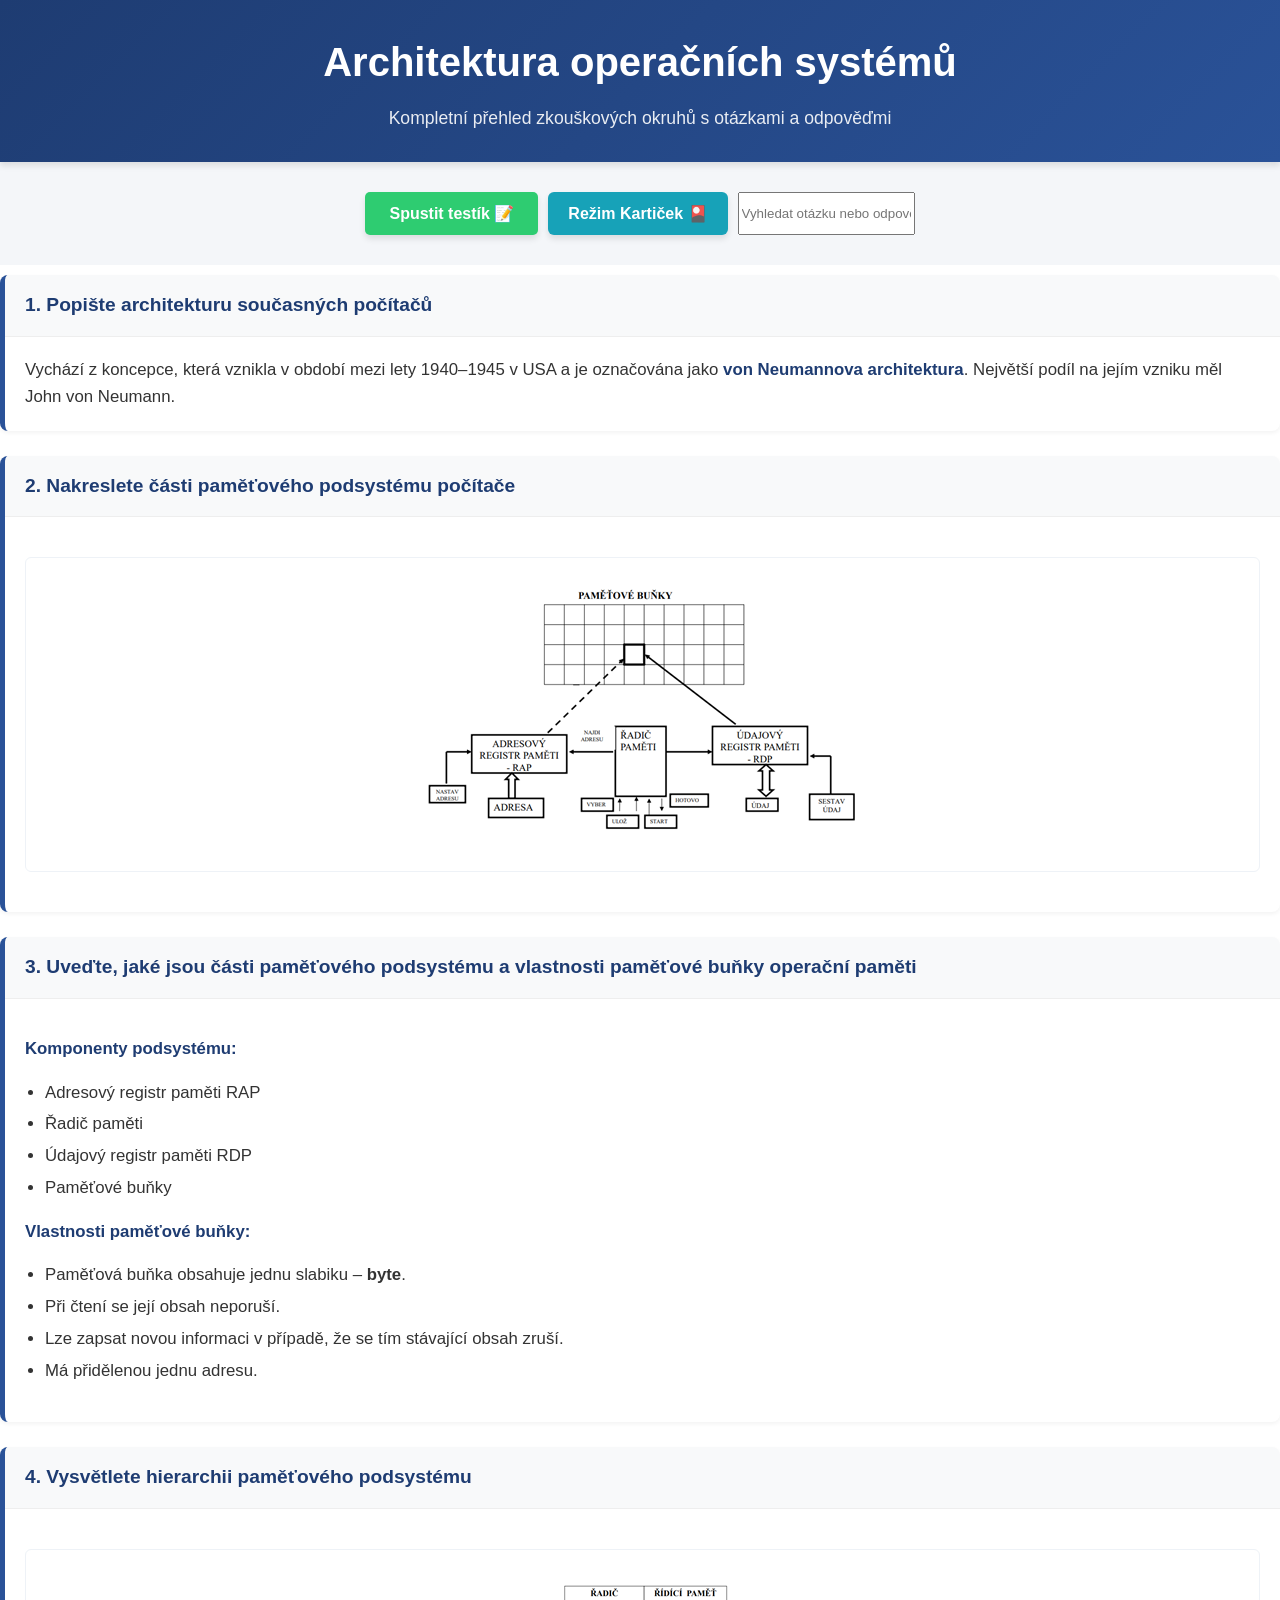
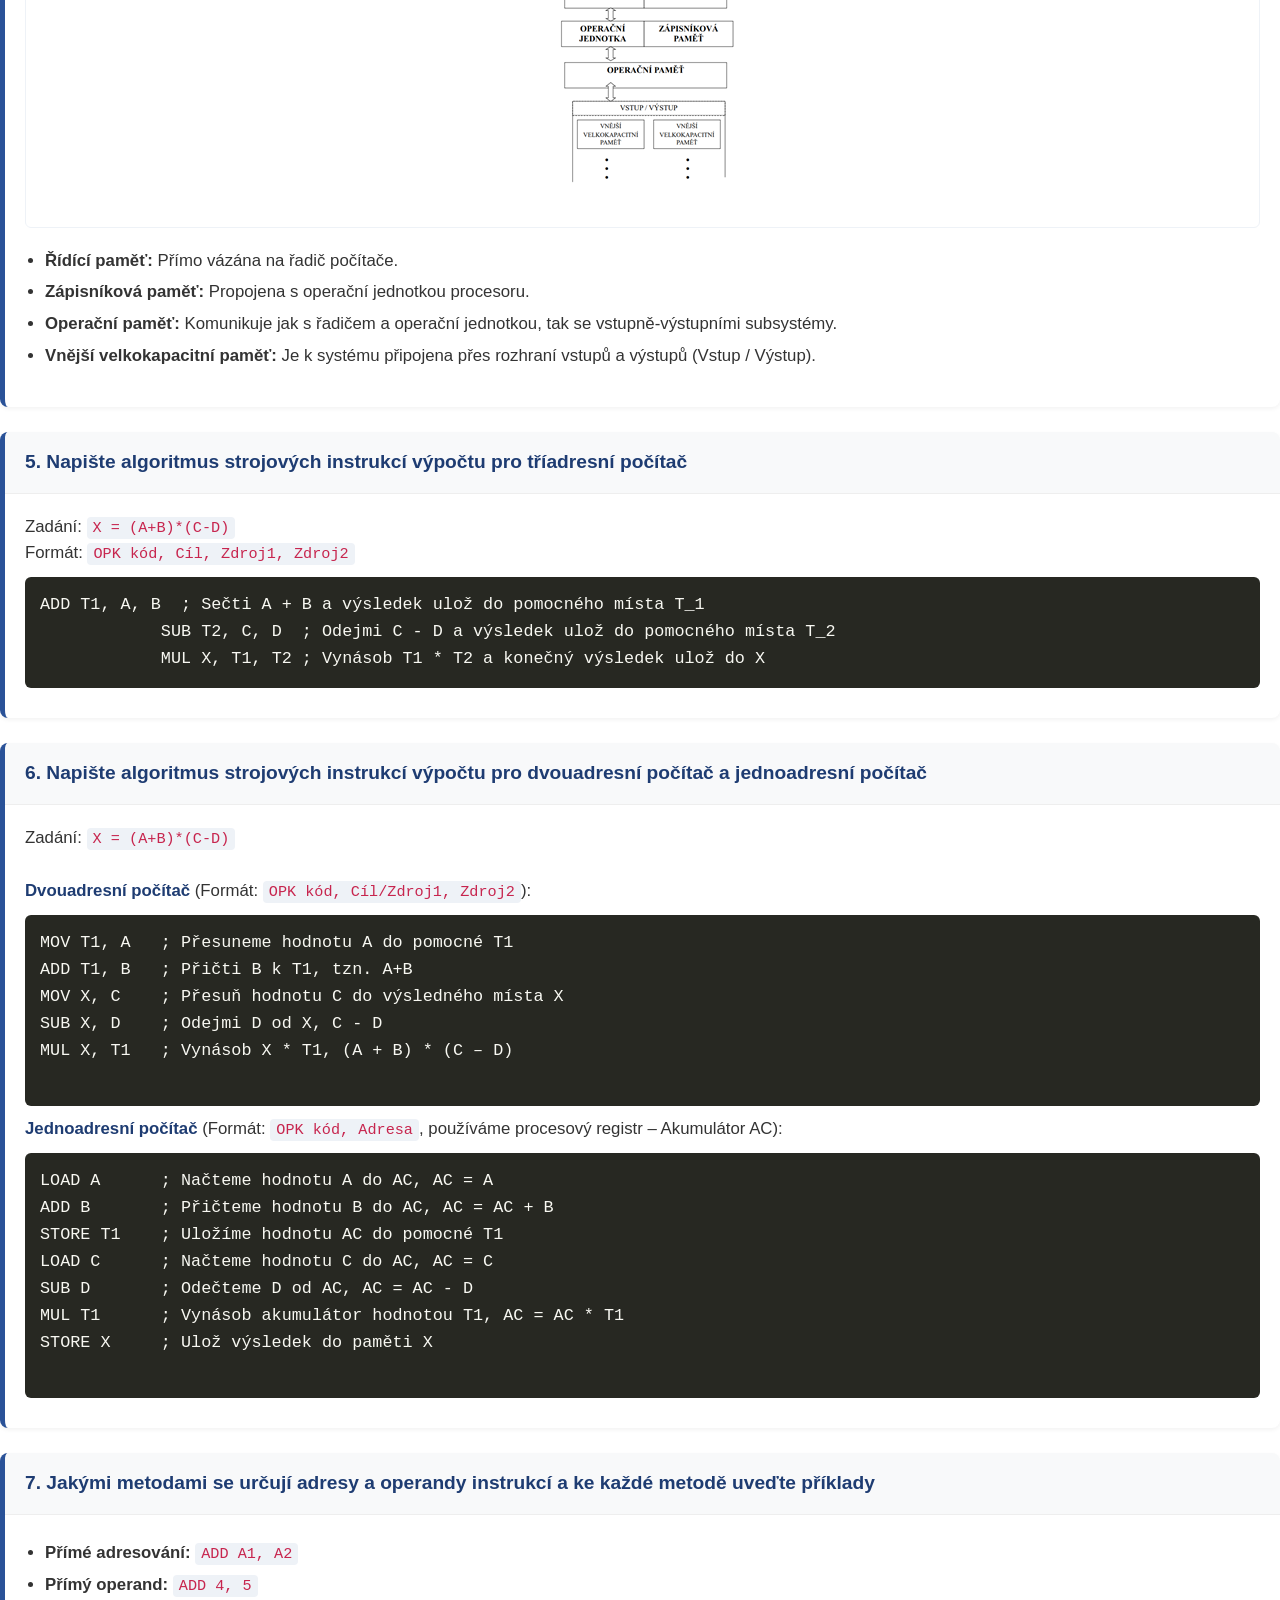
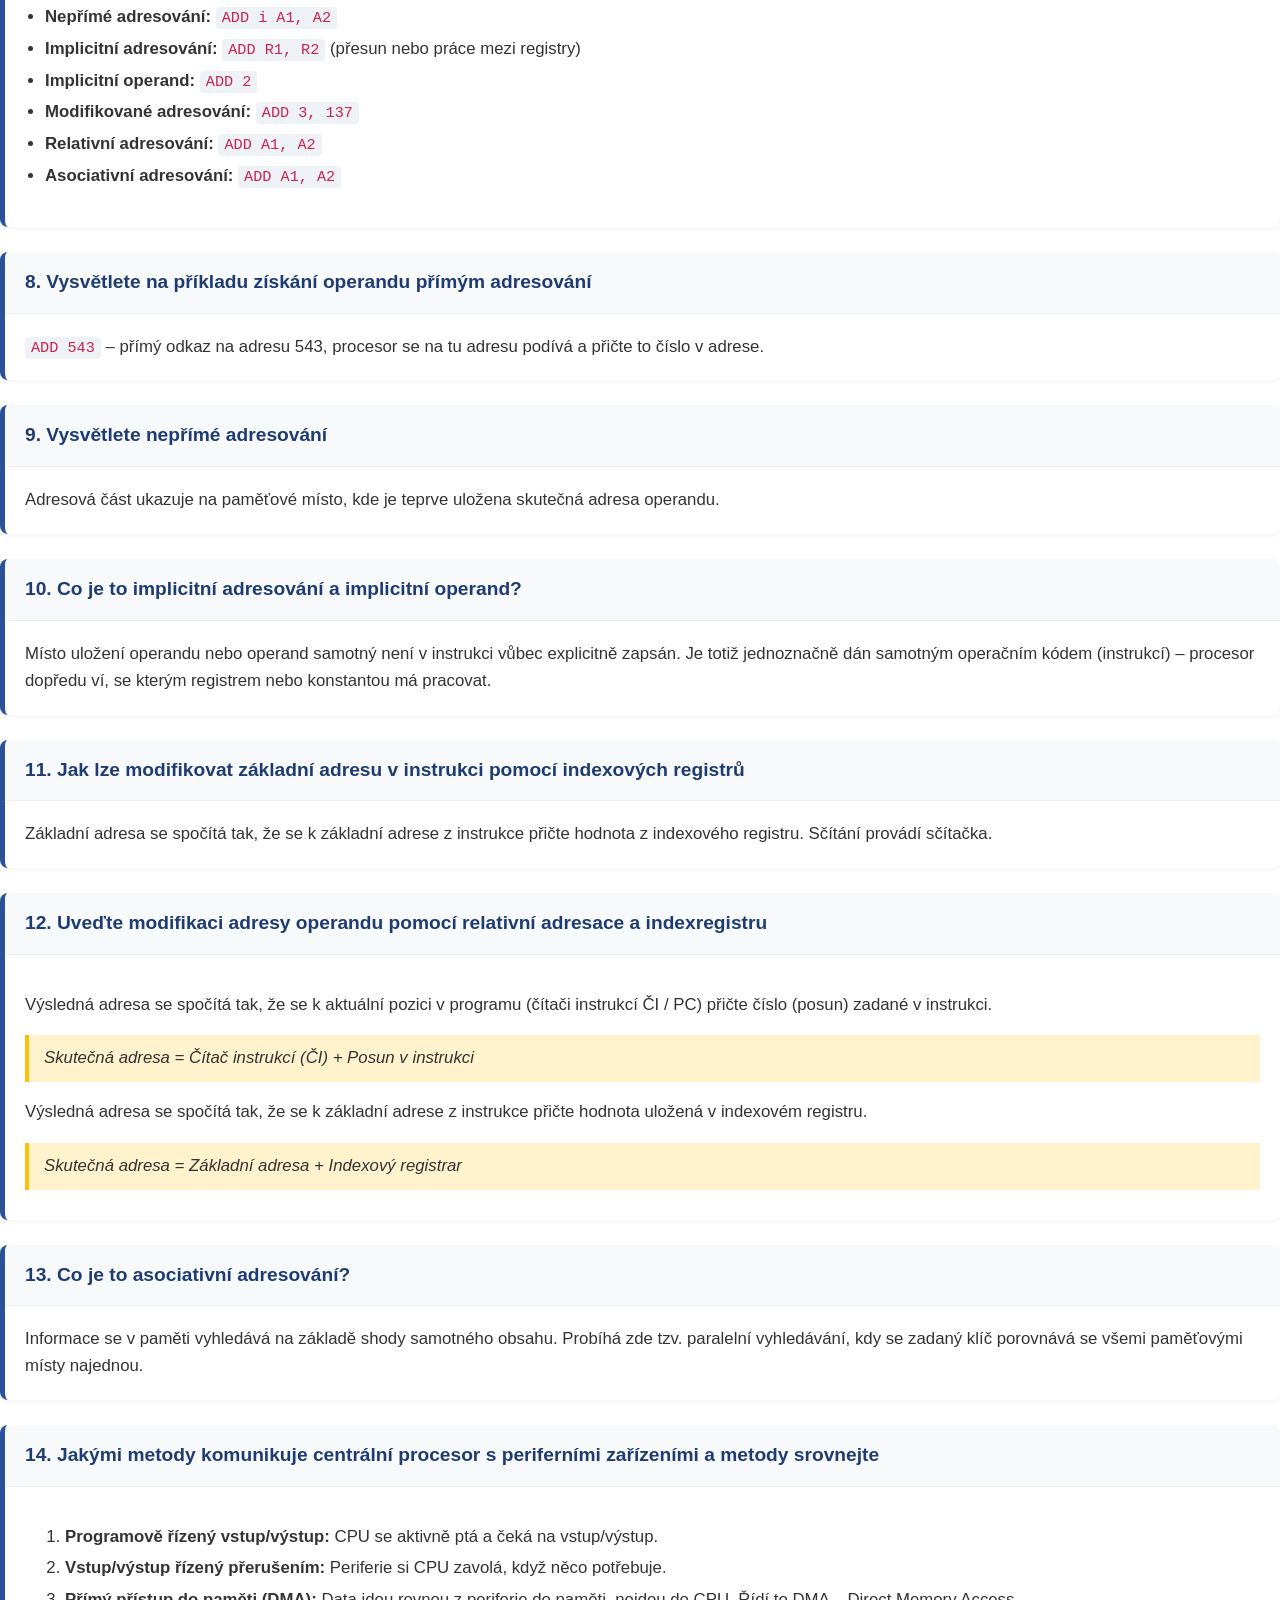
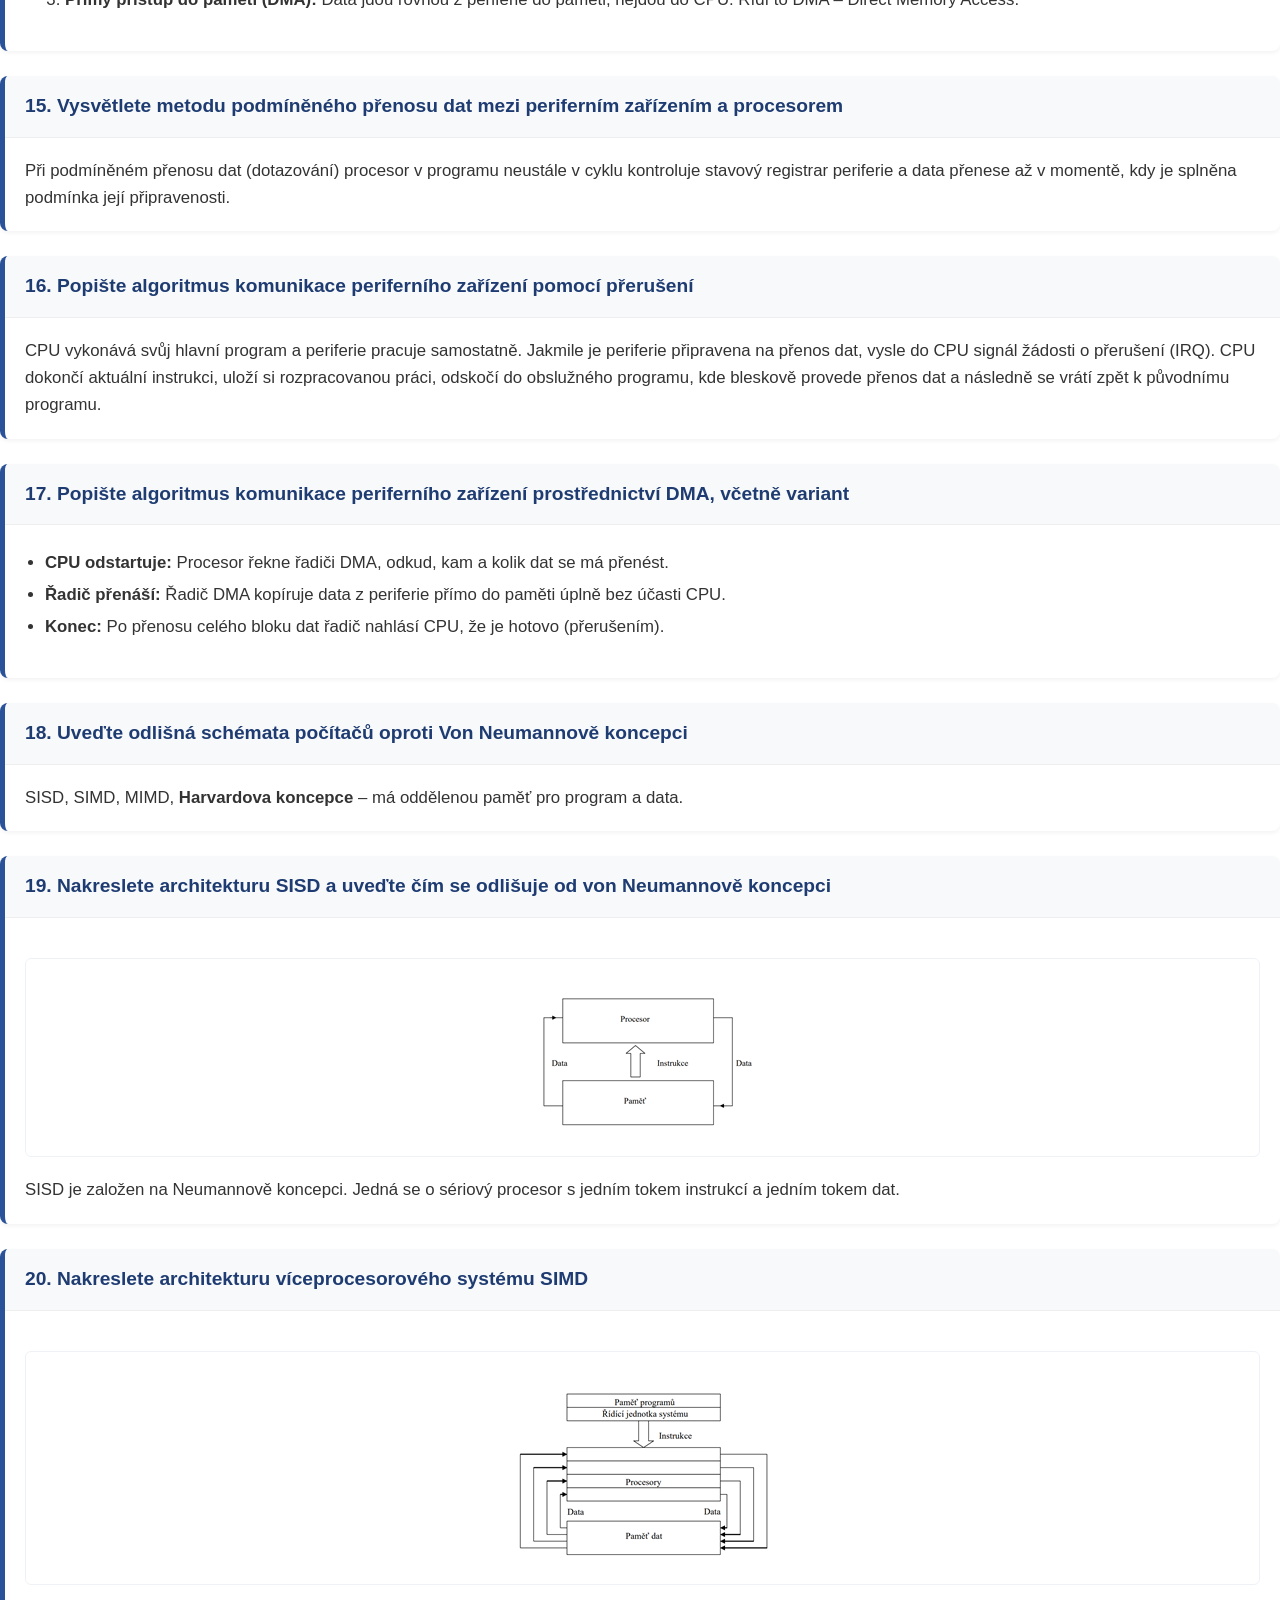
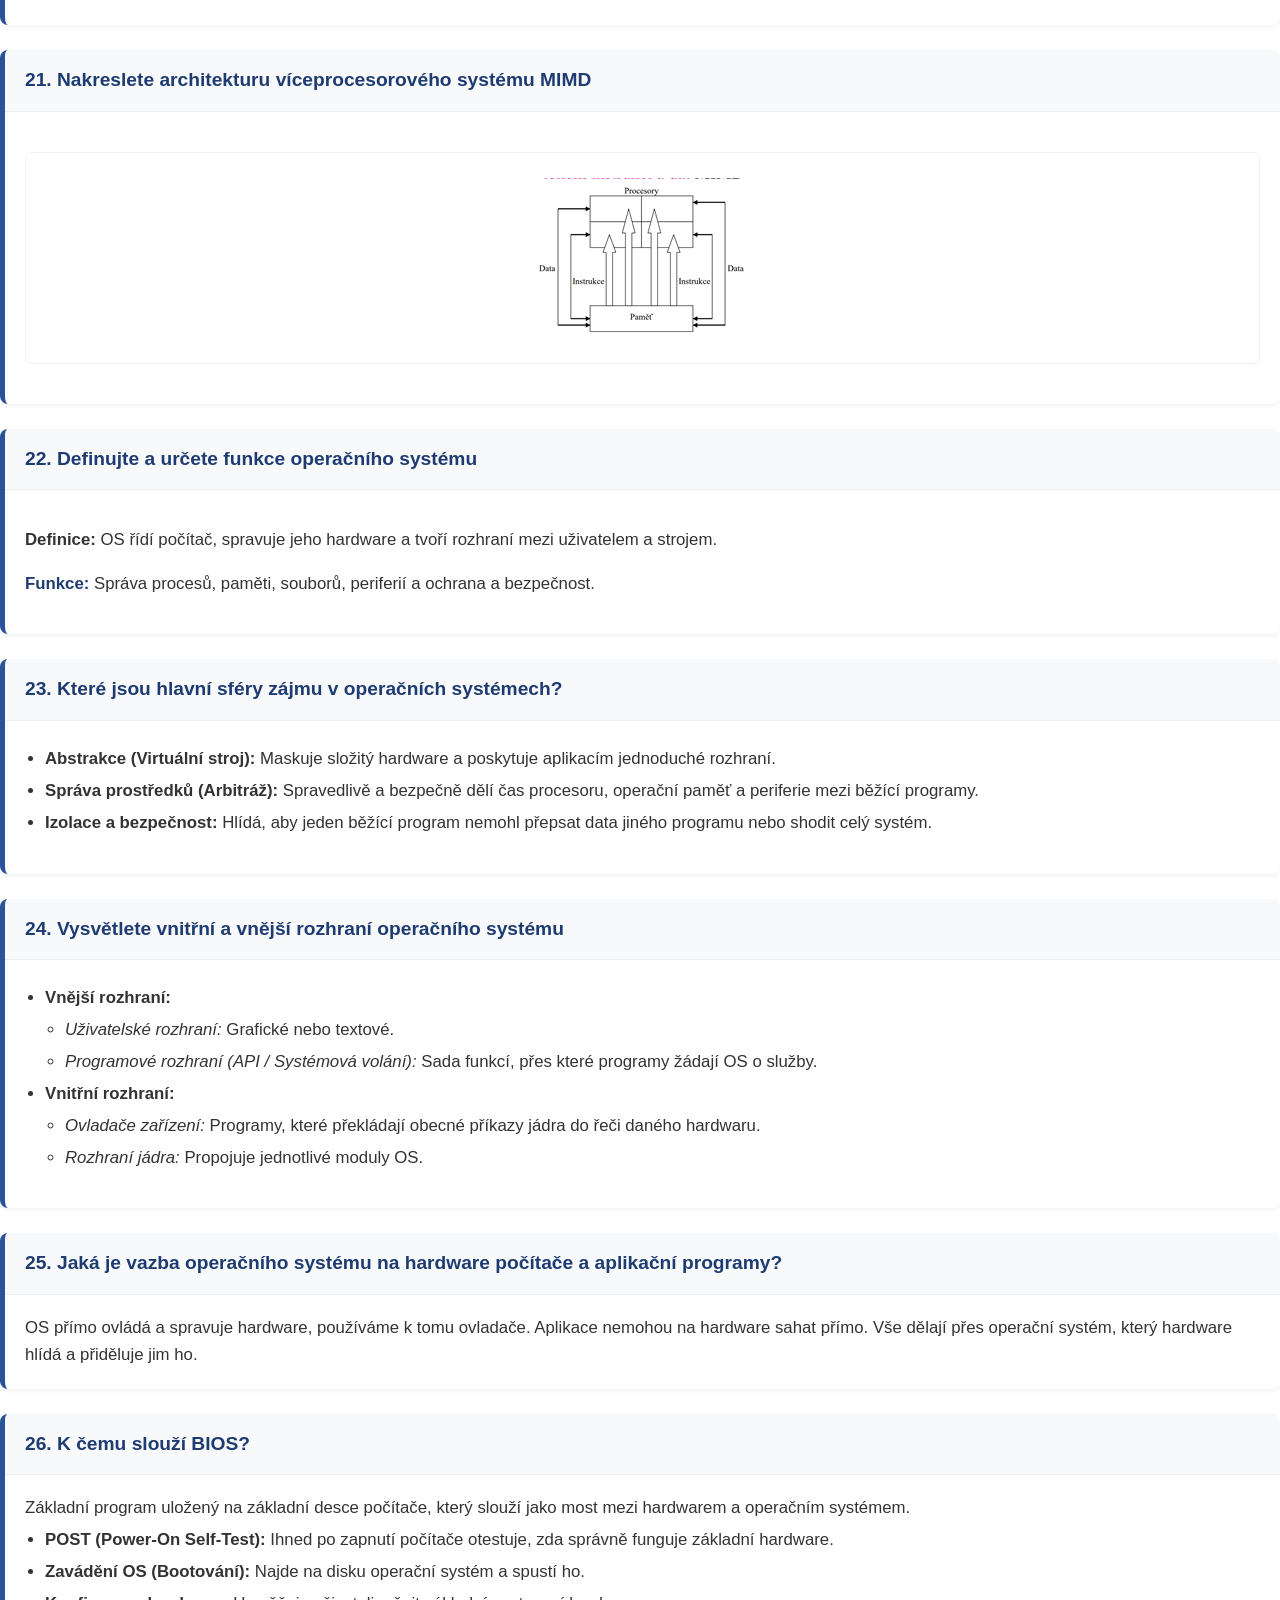
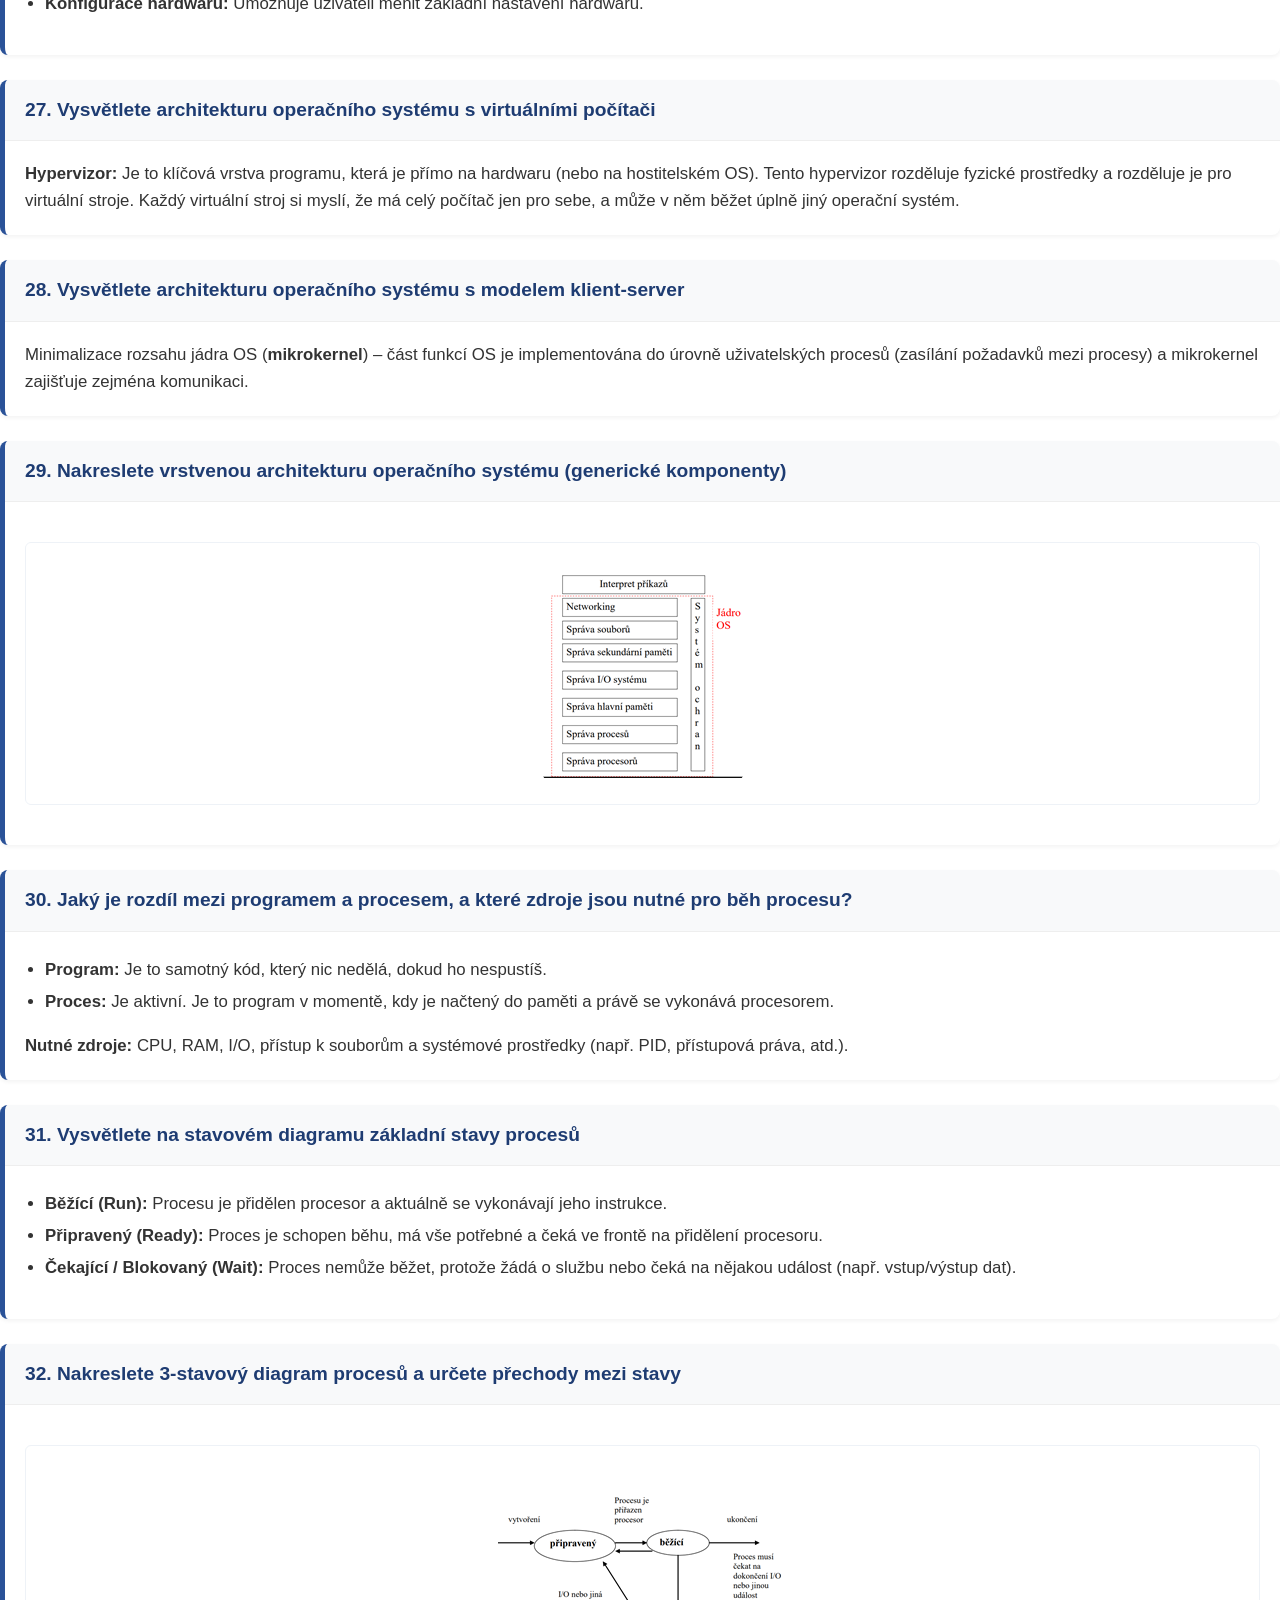
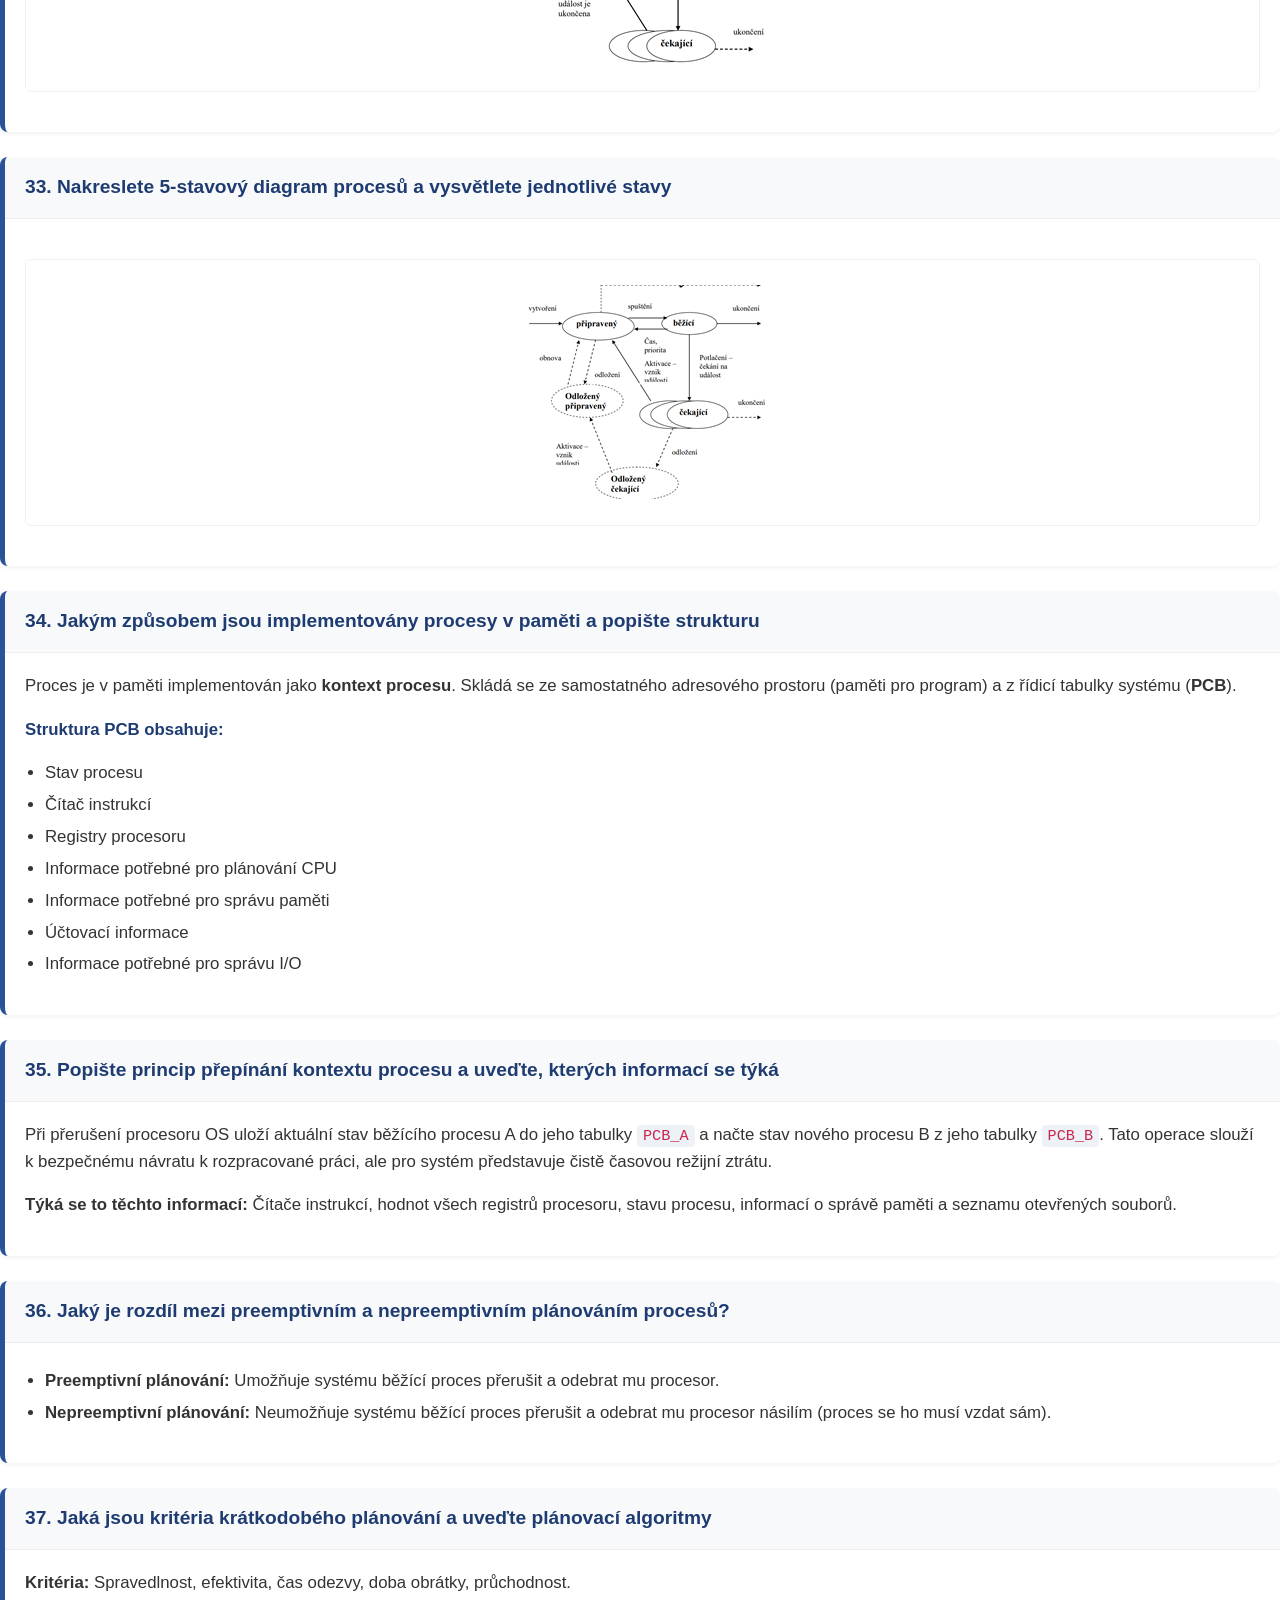
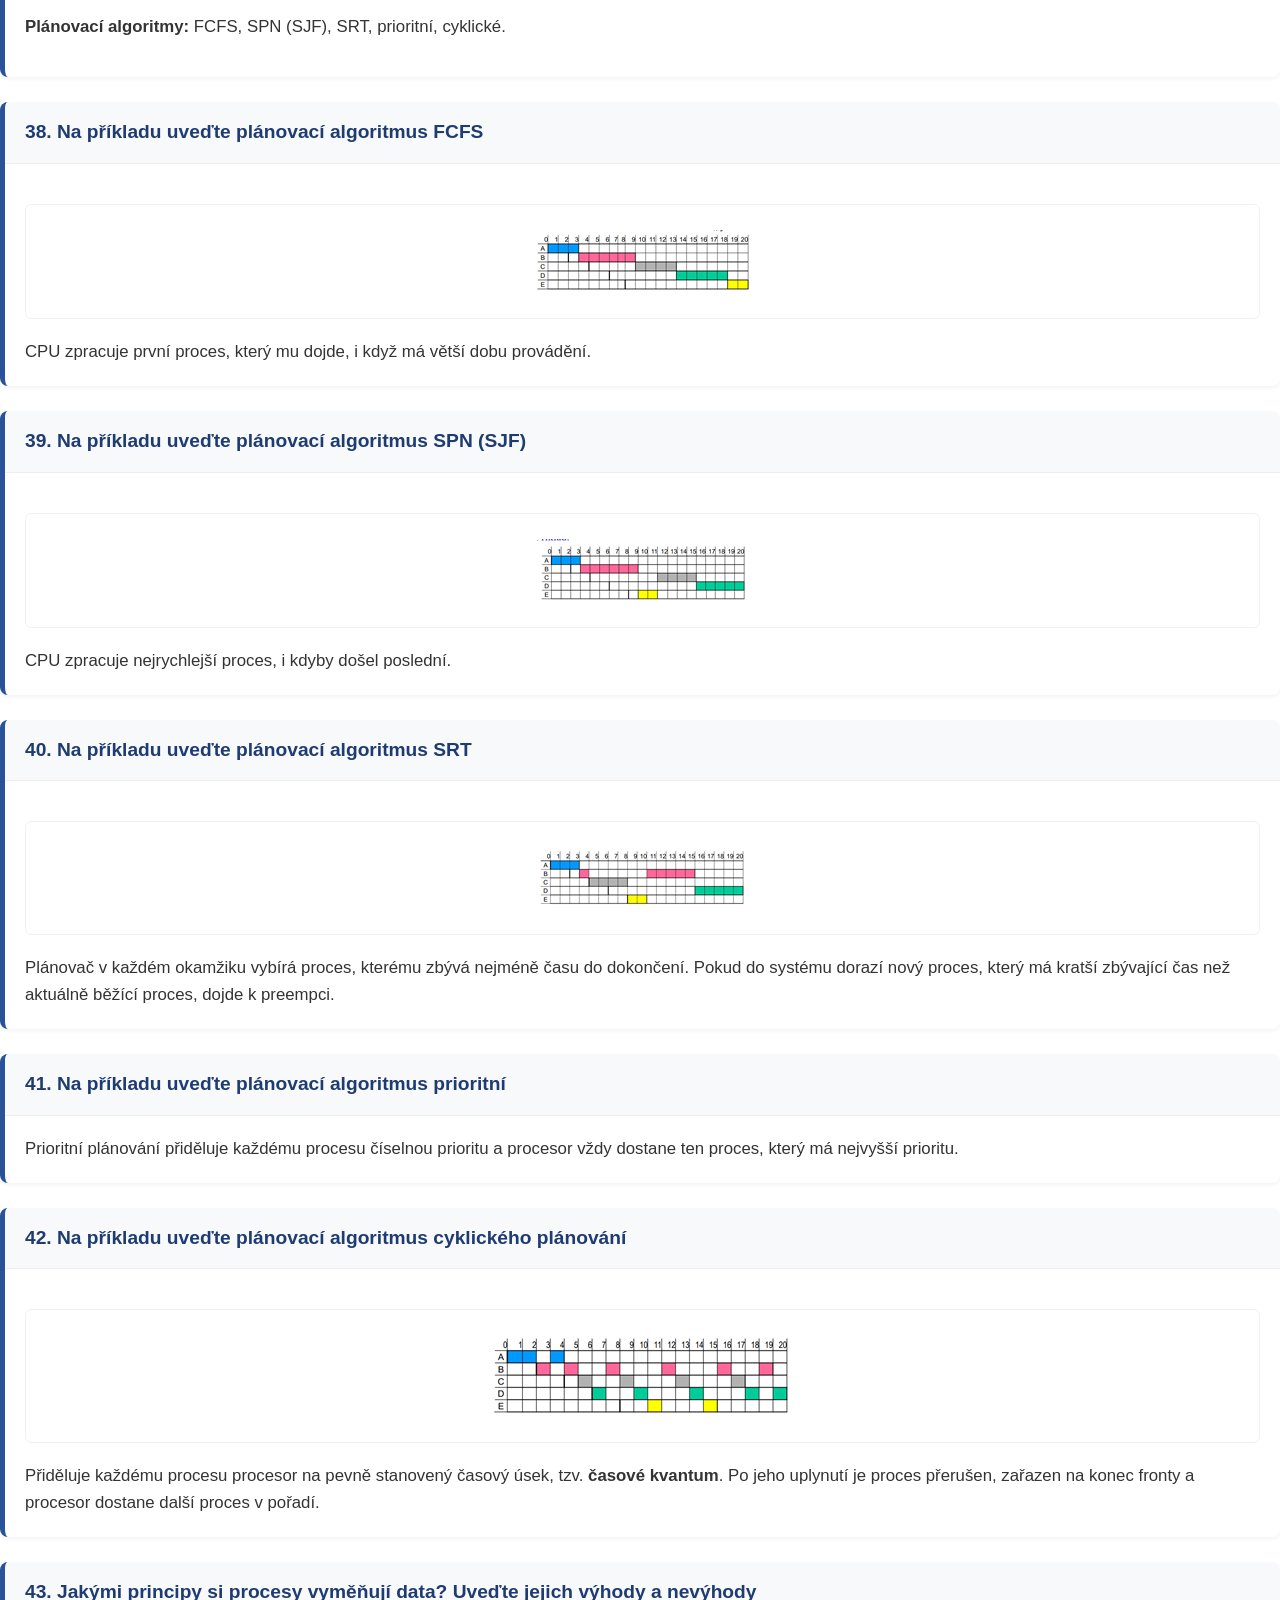
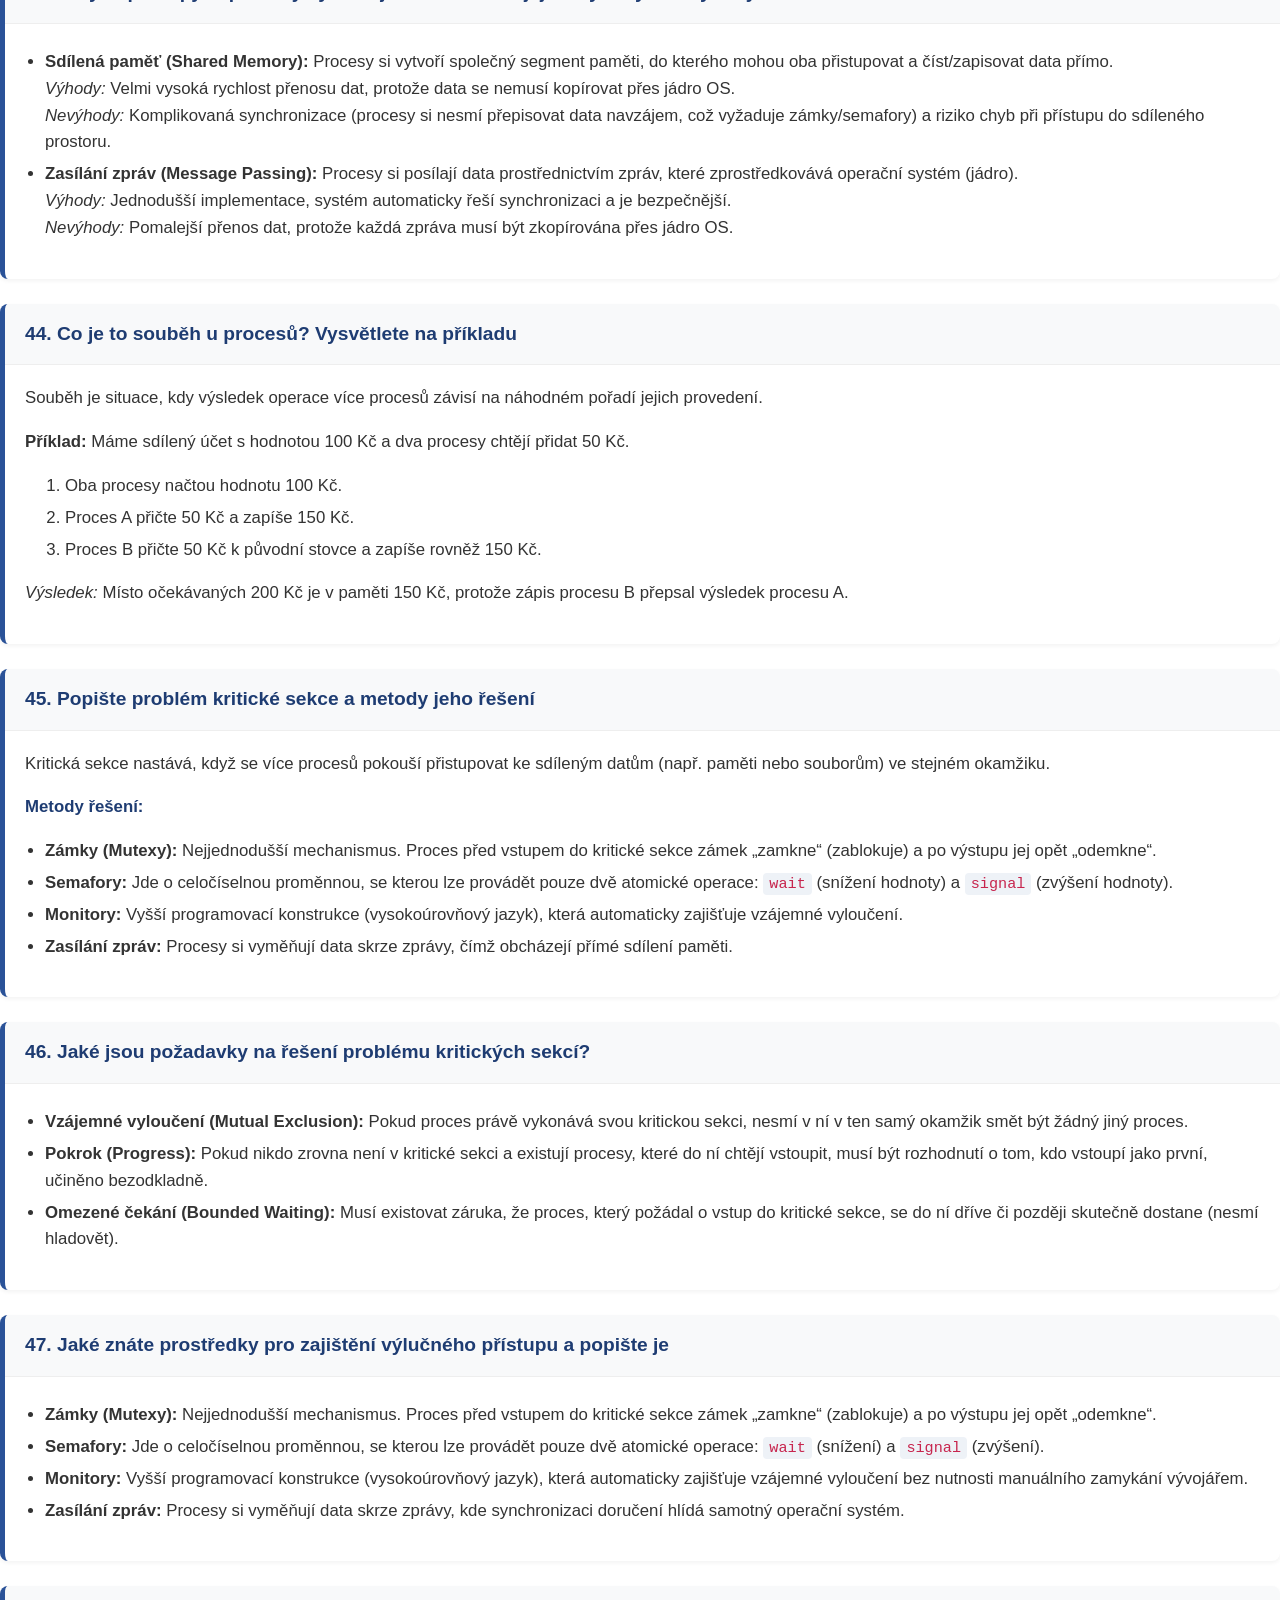
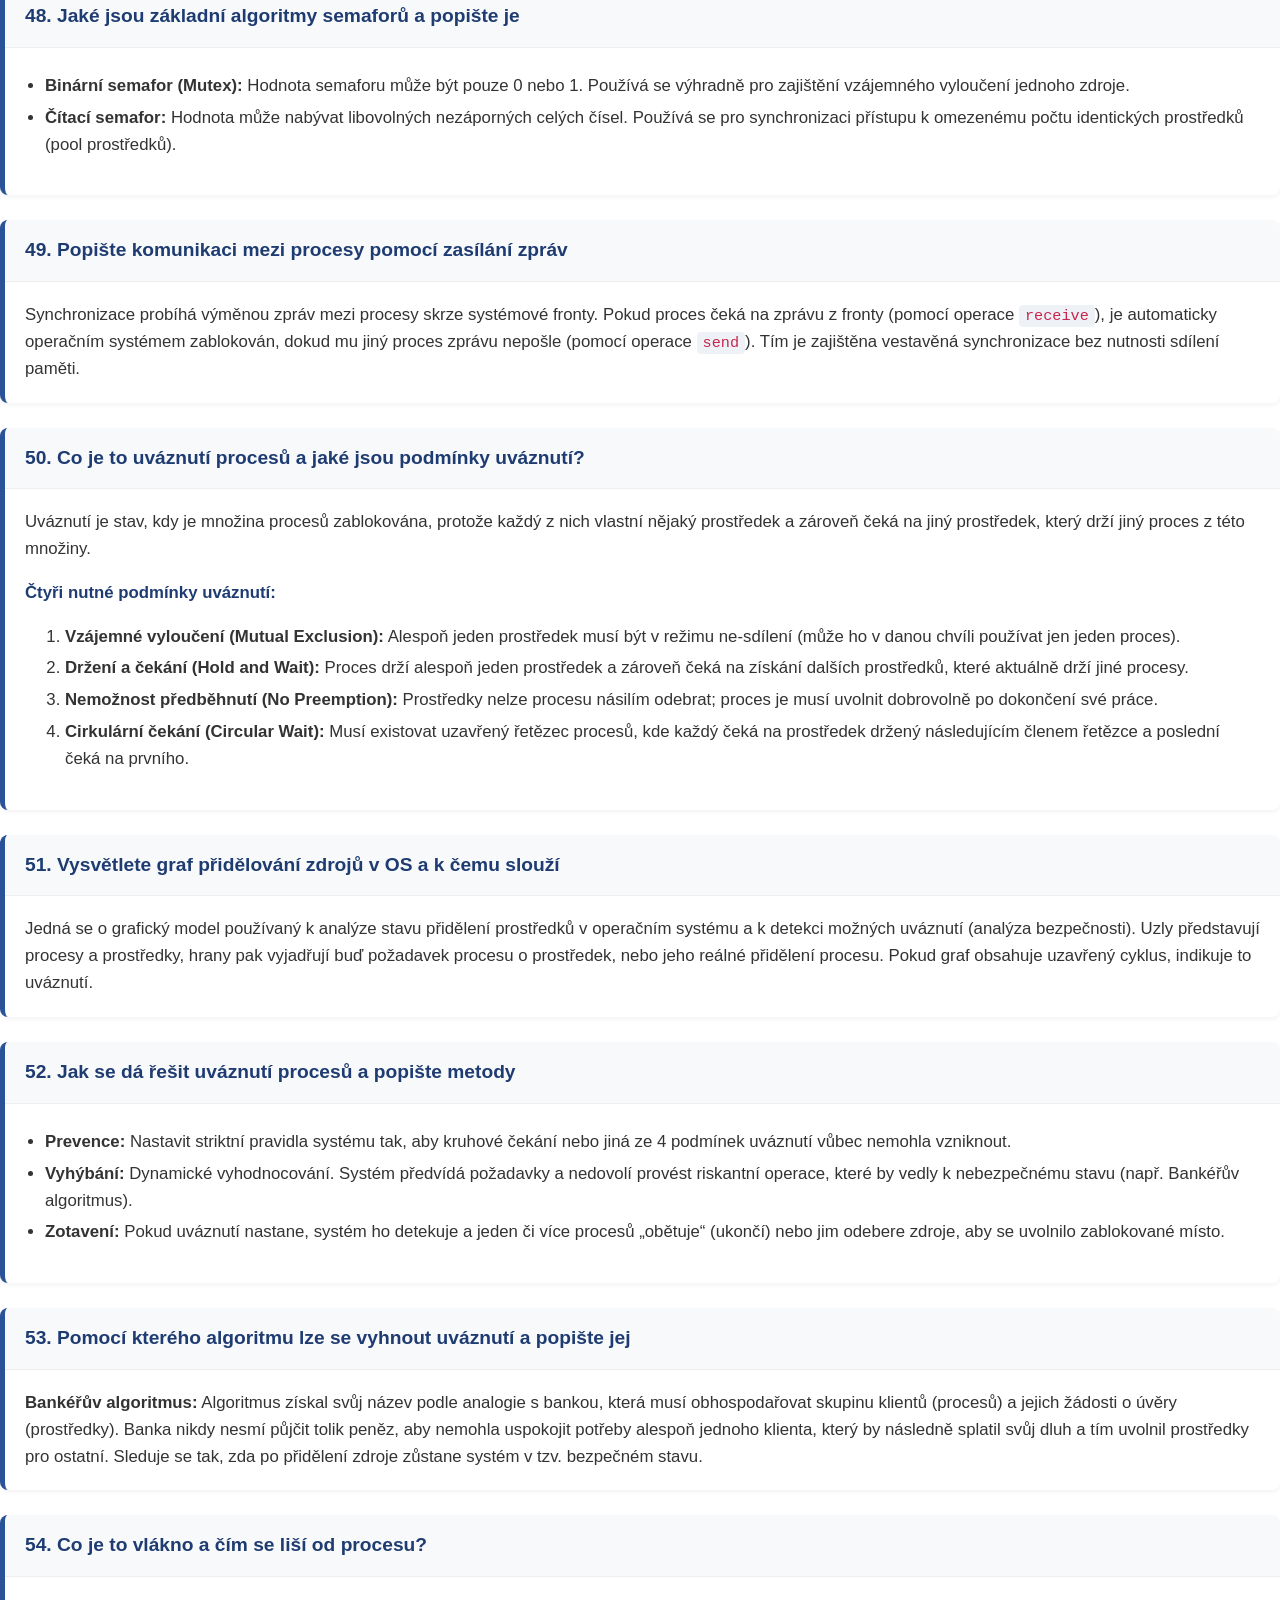
==== commit bcea4a1b: "nova search function added" ====
--- a/webiste.html
+++ b/webiste.html
@@ -19,6 +19,7 @@
     <button id="btn-toggle-test" class="btn btn-success" onclick="startTest()">Spustit testík 📝</button>
     <button id="btn-toggle-study" class="btn btn-secondary" onclick="startStudy()" style="display: none;">Zpět na studium 📚</button>
     <button id="btn-toggle-flashcards" class="btn btn-info" onclick="startFlashcards()" style="background-color: #17a2b8; color: white; padding: 10px 20px; border: none; border-radius: 6px; cursor: pointer; font-weight: 600;">Režim Kartiček 🎴</button>
+    <input type="text" id="search-input" placeholder="Vyhledat otázku nebo odpověď...">
 </div>
 <div id="flashcards-view" style="display: none;">
         <div class="test-progress-info">
@@ -82,7 +83,7 @@
     </div>
 
     <div id="study-view">
-
+   
     <div class="qa-card">
         <h2 class="question">1. Popište architekturu současných počítačů</h2>
         <div class="answer">
--- a/styles.css
+++ b/styles.css
@@ -1,5 +1,6 @@
 /* style.css */
 
+/* === GLOBÁLNÍ STYLY === */
 body {
     font-family: 'Segoe UI', Tahoma, Geneva, Verdana, sans-serif;
     line-height: 1.6;
@@ -32,8 +33,10 @@
     max-width: 1000px;
     margin: 30px auto;
     padding: 0 20px;
-}
-
+    box-sizing: border-box;
+}
+
+/* === STUDIJNÍ POHLED & KARTY (STUDY VIEW) === */
 .qa-card {
     background: #fff;
     border-radius: 8px;
@@ -41,7 +44,7 @@
     margin-bottom: 25px;
     border-left: 5px solid #2a5298;
     overflow: hidden;
-    transition: transform 0.2s;
+    transition: transform 0.2s ease, box-shadow 0.2s ease;
 }
 
 .qa-card:hover {
@@ -55,7 +58,7 @@
     margin: 0;
     font-size: 1.2rem;
     color: #1e3c72;
-    border-bottom: 1px solid #eed;
+    border-bottom: 1px solid #eee;
     font-weight: 600;
 }
 
@@ -73,6 +76,7 @@
     margin-bottom: 5px;
 }
 
+/* === FORMÁTOVÁNÍ KÓDU A MATEMATIKY === */
 code {
     background-color: #eef2f7;
     padding: 2px 6px;
@@ -90,6 +94,9 @@
     overflow-x: auto;
     font-family: 'Courier New', Courier, monospace;
     margin: 10px 0;
+    max-width: 100%;
+    box-sizing: border-box;
+    white-space: pre-wrap;
 }
 
 .highlight {
@@ -116,7 +123,7 @@
     font-style: italic;
 }
 
-/* Stylování kontejneru pro schémata a obrázky */
+/* === SCHÉMATA A OBRÁZKY === */
 .diagram-box {
     text-align: center;
     margin: 20px 0;
@@ -133,54 +140,45 @@
     font-size: 1.1rem;
 }
 
-.diagram-box img {
+.diagram-box img, .flashcard img {
     max-width: 100%;
     height: auto;
+    max-height: 320px; /* Brání tomu, aby obří schéma odsunulo všechno z displeje mobilu */
+    object-fit: contain;
+    border-radius: 6px;
+    margin: 10px auto;
     display: block;
-    margin: 10px auto;
-}
-
-.placeholder-image {
-    background-color: #eaeded;
-    border: 2px dashed #bdc3c7;
-    color: #7f8c8d;
-    padding: 20px;
-    text-align: center;
-    margin: 15px 0;
-    border-radius: 6px;
-    font-size: 0.95rem;
-}
+}
+
+/* === NAVIGACE A ROZLOŽENÍ POHLEDŮ === */
 .nav-container {
-    text-align: center;
+    display: flex;
+    justify-content: center;
+    gap: 10px;
+    flex-wrap: wrap;
     margin: 20px 0;
 }
-.btn {
-    background-color: #1e3c72;
-    color: white;
-    border: none;
-    padding: 12px 24px;
-    font-size: 16px;
-    font-weight: bold;
-    border-radius: 5px;
-    cursor: pointer;
-    transition: background-color 0.3s, transform 0.1s;
-    box-shadow: 0 4px 6px rgba(0,0,0,0.1);
-}
-.btn:hover {
-    background-color: #2a5298;
-}
-.btn:active {
-    transform: scale(0.98);
-}
-.btn-success {
-    background-color: #2ecc71;
-}
-.btn-success:hover {
-    background-color: #27ae60;
-}
+
+#flashcards-view, #test-view, #study-view {
+    background: #ffffff;
+    position: relative;
+    z-index: 10;
+    padding: 10px 0;
+}
+
+.actions {
+    display: flex;
+    gap: 10px;
+    flex-wrap: wrap;
+    justify-content: center;
+    margin-top: 15px;
+}
+
+/* === TESTOVACÍ MODUL (TEST VIEW) === */
 #test-question-area {
     font-weight: bold;
 }
+
 #test-view {
     display: none;
     background: white;
@@ -190,6 +188,7 @@
     margin-top: 20px;
     margin-bottom: 25px;
 }
+
 .test-input {
     width: 100%;
     height: 120px;
@@ -202,10 +201,12 @@
     resize: vertical;
     box-sizing: border-box;
 }
+
 .test-input:focus {
     border-color: #1e3c72;
     outline: none;
 }
+
 .test-feedback {
     display: none;
     background-color: #f4f7f6;
@@ -214,49 +215,51 @@
     margin: 20px 0;
     border-radius: 4px;
 }
+
 .progress-bar {
     color: #7f8c8d;
     font-size: 14px;
     margin-bottom: 15px;
     font-weight: bold;
 }
-.actions {
-    display: flex;
-    gap: 10px;
-}
-
-/* Globální základ pro všechna tlačítka */
+
+/* === UNIFIKOVANÁ TLAČÍTKA === */
 .btn {
     display: inline-flex;
     align-items: center;
     justify-content: center;
     gap: 8px;
     font-family: inherit;
-    font-size: 0.95rem;
+    font-size: 16px;
     font-weight: 600;
-    padding: 10px 20px;
+    padding: 12px 24px;
     border: none;
-    border-radius: 6px;
+    border-radius: 5px;
     cursor: pointer;
     transition: all 0.2s ease;
-    box-shadow: 0 2px 4px rgba(0, 0, 0, 0.08);
+    box-shadow: 0 4px 6px rgba(0,0,0,0.1);
     user-select: none;
-}
-
-/* Efekt při kliknutí (mírné máčknutí dolů) */
+    text-decoration: none;
+}
+
+.btn:hover {
+    transform: translateY(-1px);
+    box-shadow: 0 6px 8px rgba(0,0,0,0.15);
+}
+
 .btn:active {
     transform: translateY(1px);
     box-shadow: 0 1px 2px rgba(0, 0, 0, 0.05);
 }
 
-/* Stav, kdy je tlačítko zakázané (např. tlačítko Zpět na začátku) */
 .btn:disabled {
     opacity: 0.5;
     cursor: not-allowed;
     pointer-events: none;
-}
-
-/* 1. Modré tlačítko (Zkontrolovat odpověď) */
+    transform: none;
+    box-shadow: none;
+}
+
 .btn-primary {
     background-color: #1e3c72;
     color: #ffffff;
@@ -266,7 +269,6 @@
     background-color: #2a5298;
 }
 
-/* 2. Zelené tlačítko (Spustit testík) */
 .btn-success {
     background-color: #2ecc71;
     color: #ffffff;
@@ -276,7 +278,6 @@
     background-color: #27ae60;
 }
 
-/* 3. Šedé tlačítko (Zpět na studium, Zpět, Další) */
 .btn-secondary {
     background-color: #eef2f7;
     color: #4a5568;
@@ -289,7 +290,6 @@
     color: #1a202c;
 }
 
-/* 4. Obrysové zelené tlačítko (Umím to!) */
 .btn-outline {
     background-color: transparent;
     border: 2px solid #2ecc71;
@@ -301,42 +301,39 @@
     background-color: #2ecc71;
     color: #ffffff;
 }
-/* Ochrana proti prolínání pohledů na pozadí */
-#flashcards-view, #test-view, #study-view {
-    background: #ffffff;
-    position: relative;
-    z-index: 10;
-    padding: 10px 0;
-}
-
-
-/* --- STYLY PRO RESPONSIVNÍ 3D KARTIČKY --- */
+
+/* === STYLY PRO RESPONSIVNÍ 3D KARTIČKY === */
 .flashcard-container {
     perspective: 1000px;
     width: 100%;
     max-width: 650px;
     margin: 25px auto;
+    padding: 0 15px;
+    box-sizing: border-box;
 }
 
 .flashcard {
     width: 100%;
     position: relative;
     transform-style: preserve-3d;
-    transition: transform 0.6s cubic-bezier(0.4, 0, 0.2, 1);
+    transition: transform 0.5s cubic-bezier(0.4, 0, 0.2, 1);
     border-radius: 12px;
     box-shadow: 0 4px 15px rgba(0,0,0,0.1);
     background-color: #ffffff;
     cursor: pointer;
-}
-
-/* Rotace celé karty při otočení */
+    -webkit-user-select: none;
+    user-select: none;
+    -webkit-tap-highlight-color: transparent;
+}
+
+/* Otočení celého boxu karty */
 .flashcard.flipped {
     transform: rotateY(180deg);
 }
 
 .flashcard-front, .flashcard-back {
     width: 100%;
-    min-height: 250px;
+    min-height: 280px; 
     padding: 30px;
     box-sizing: border-box;
     border-radius: 12px;
@@ -346,20 +343,17 @@
     flex-direction: column;
     justify-content: center;
     align-items: center;
-    backface-visibility: hidden;
-    transition: opacity 0.3s;
-}
-
-/* Přední strana kartičky */
+    
+    -webkit-backface-visibility: hidden !important;
+    backface-visibility: hidden !important;
+}
+
 .flashcard-front {
     background-color: #ffffff;
     color: #333;
     border-top: 5px solid #17a2b8;
-    position: relative;
-    z-index: 2;
-}
-
-/* Zadní strana - výchozí skrytý stav */
+}
+
 .flashcard-back {
     background-color: #f8f9fa;
     color: #102a43;
@@ -369,28 +363,26 @@
     top: 0;
     left: 0;
     height: 100%;
-    opacity: 0;
-    pointer-events: none;
-}
-
-/* PŘEKLOPENÝ STAV: Prohození pozicování, aby se výška automaticky přizpůsobila rubu */
+}
+
+/* Ochrana proti prosvítání a překrývání neaktivních stran */
+.flashcard:not(.flipped) .flashcard-front {
+    display: flex !important;
+    position: relative;
+}
+.flashcard:not(.flipped) .flashcard-back {
+    display: none !important;
+}
+
 .flashcard.flipped .flashcard-front {
-    position: absolute;
-    top: 0;
-    left: 0;
-    height: 100%;
-    opacity: 0;
-    pointer-events: none;
-}
-
+    display: none !important;
+}
 .flashcard.flipped .flashcard-back {
+    display: flex !important;
     position: relative;
     height: auto;
-    opacity: 1;
-    pointer-events: auto;
-}
-
-/* Popisky uvnitř kartiček */
+}
+
 .card-label {
     font-size: 11px;
     text-transform: uppercase;
@@ -400,11 +392,32 @@
     font-weight: bold;
 }
 
-/* Automatické zmenšení obrázků/schémat, aby nikdy nepřetékaly z karty */
-.flashcard img, .diagram-box img {
-    max-width: 100%;
-    height: auto;
-    border-radius: 6px;
-    margin-top: 10px;
-    display: block;
+/* === ZESÍLENÁ RESPONZIVITA PRO MOBILY (OPRAVA) === */
+@media screen and (max-width: 580px) {
+    .container {
+        padding: 0 10px;
+        margin: 15px auto;
+    }
+
+    .actions {
+        flex-direction: column !important;
+        width: 100% !important;
+        gap: 8px !important;
+    }
+
+    .actions .btn {
+        width: 100% !important;
+        box-sizing: border-box !important;
+        padding: 14px 20px !important; /* Větší plocha pro prst */
+    }
+
+    .flashcard-front, 
+    .flashcard.flipped .flashcard-back {
+        padding: 20px 15px !important;
+        min-height: 320px !important; /* Více místa do výšky na úzkém displeji */
+    }
+    
+    header h1 {
+        font-size: 1.8rem;
+    }
 }
